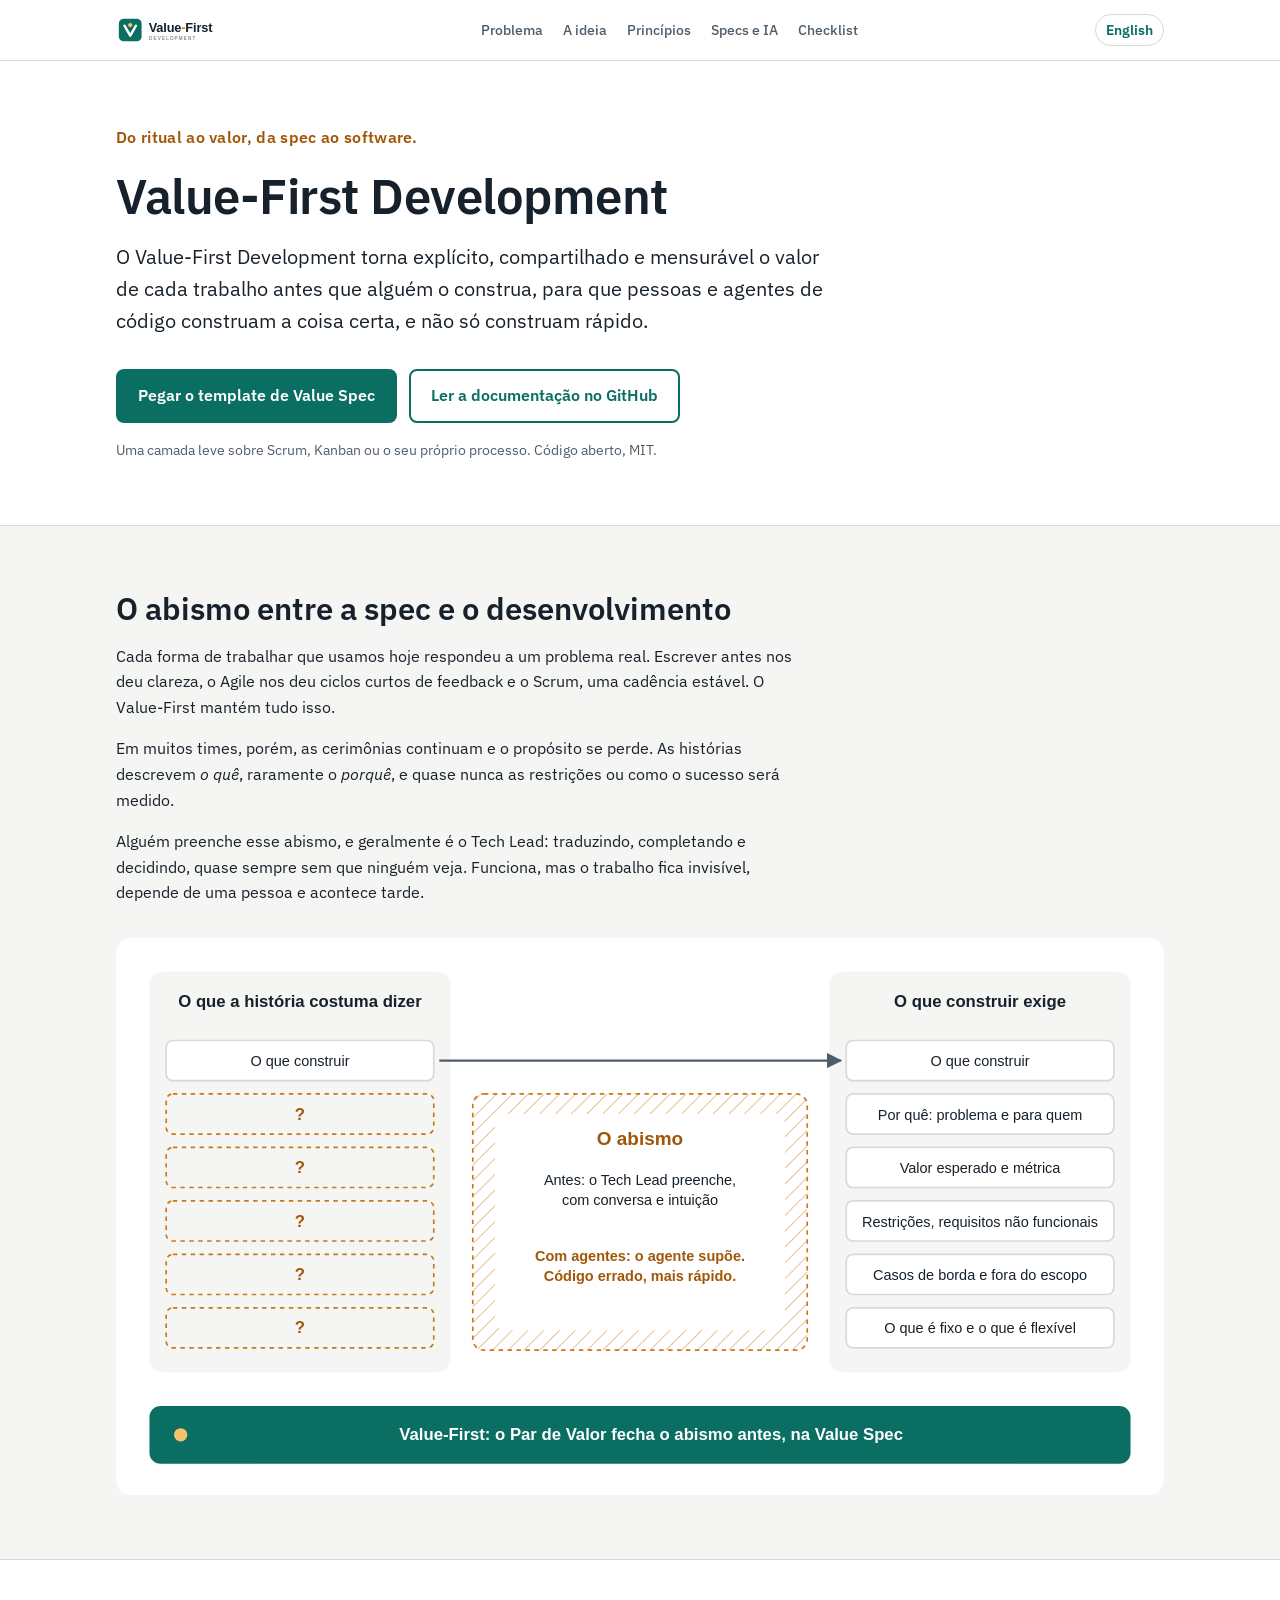
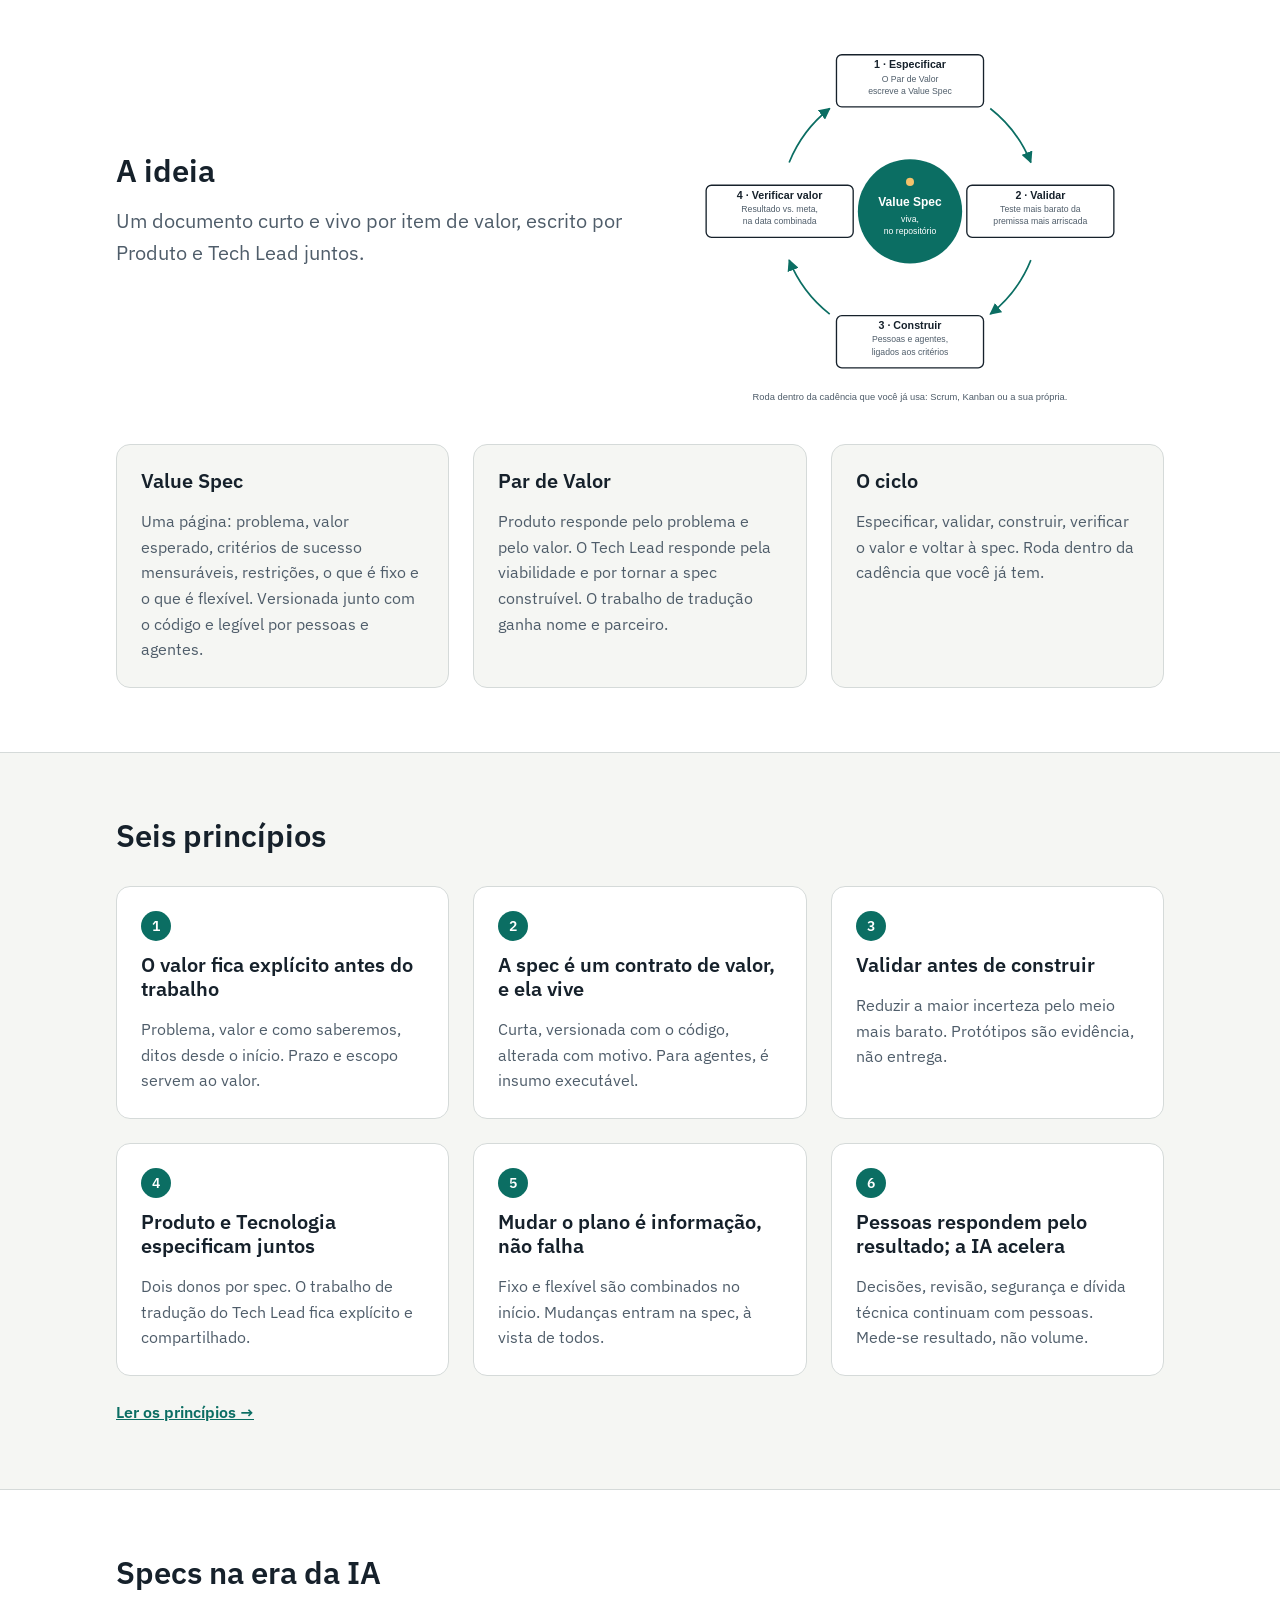
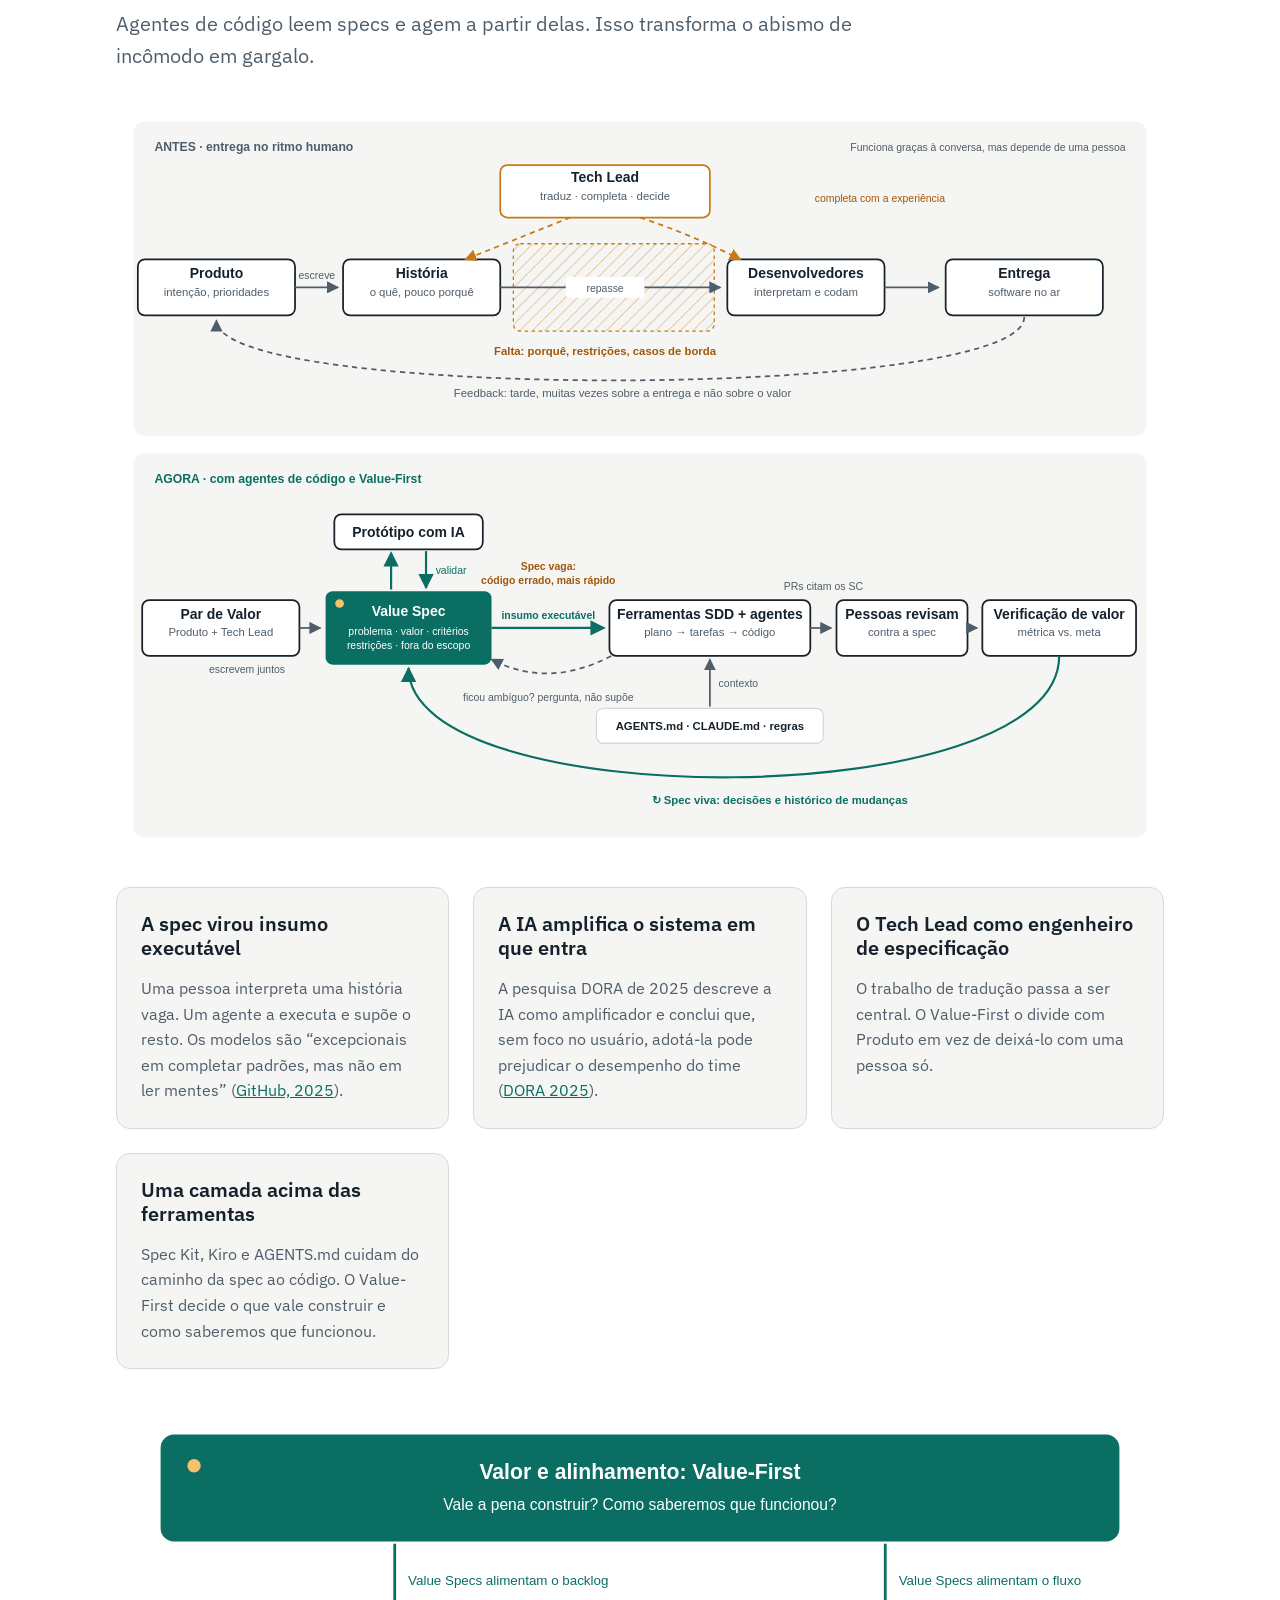
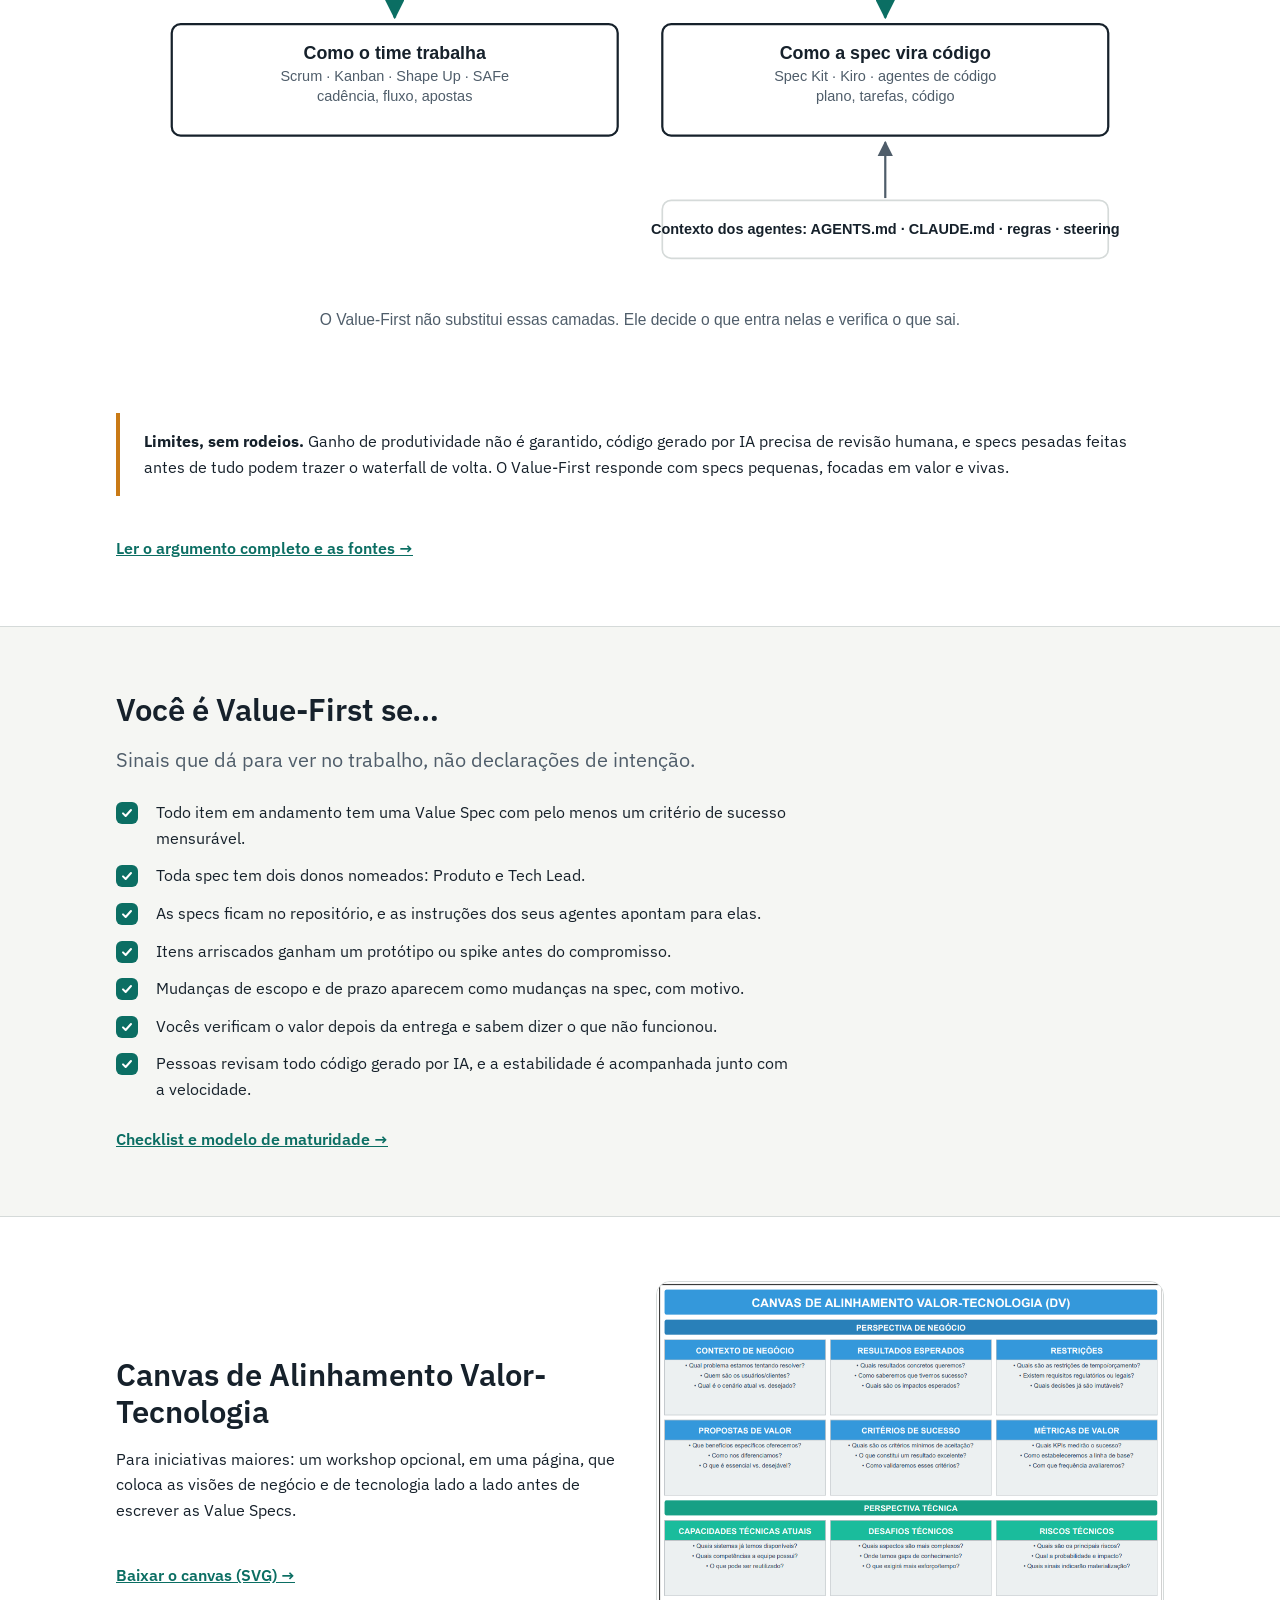
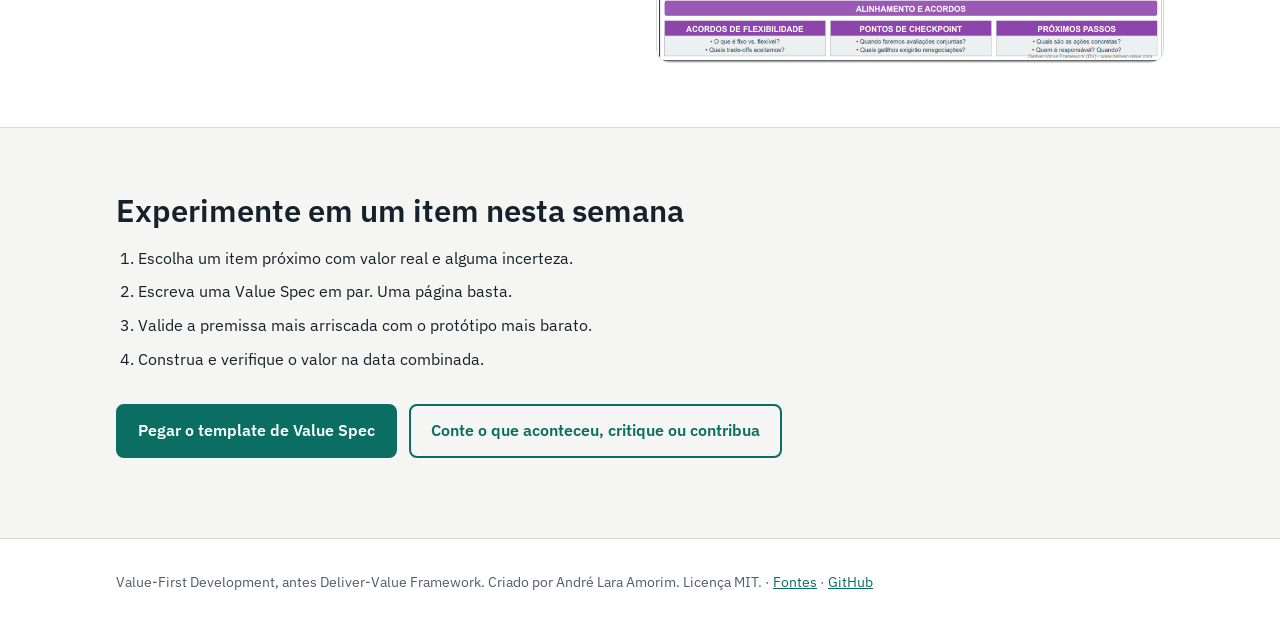
==== site/pt/index.html @ fd4b5dc7 "feat(site): static bilingual landing page (EN/PT, light/dark) and manual Pages workflow Co-Authored-" ====
<!doctype html>
<html lang="pt-BR">
<head>
<meta charset="utf-8">
<meta name="viewport" content="width=device-width, initial-scale=1">
<title>Value-First Development</title>
<meta name="description" content="Torne explícito, compartilhado e mensurável o valor de cada trabalho antes de construí-lo, para que pessoas e agentes de código construam a coisa certa.">
<meta name="color-scheme" content="light dark">
<link rel="canonical" href="https://andrelaf.github.io/deliver-value-methodology/pt/">
<link rel="alternate" hreflang="en" href="https://andrelaf.github.io/deliver-value-methodology/">
<link rel="alternate" hreflang="pt-BR" href="https://andrelaf.github.io/deliver-value-methodology/pt/">
<meta property="og:title" content="Value-First Development">
<meta property="og:description" content="Torne explícito, compartilhado e mensurável o valor de cada trabalho antes de construí-lo, para que pessoas e agentes de código construam a coisa certa.">
<meta property="og:type" content="website">
<meta property="og:url" content="https://andrelaf.github.io/deliver-value-methodology/pt/">
<link rel="icon" href="../assets/favicon.svg" type="image/svg+xml">
<link rel="preconnect" href="https://fonts.googleapis.com">
<link rel="preconnect" href="https://fonts.gstatic.com" crossorigin>
<link rel="stylesheet" href="https://fonts.googleapis.com/css2?family=IBM+Plex+Sans:wght@400;500;600&display=swap">
<link rel="stylesheet" href="../assets/tokens.css">
<style>
*,*::before,*::after{box-sizing:border-box}
html{scroll-behavior:smooth;-webkit-text-size-adjust:100%}
@media (prefers-reduced-motion:reduce){html{scroll-behavior:auto}}
body{margin:0;background:var(--vf-bg);color:var(--vf-ink);font-family:var(--vf-font-sans);font-size:var(--vf-text-base);line-height:var(--vf-leading-body)}
a{color:var(--vf-primary)}a:hover{color:var(--vf-primary-strong)}
:focus-visible{outline:3px solid var(--vf-accent-mark);outline-offset:2px;border-radius:4px}
.skip{position:absolute;left:-999px;top:8px;background:var(--vf-primary);color:var(--vf-on-primary);padding:8px 12px;border-radius:var(--vf-radius);z-index:10}
.skip:focus{left:16px}
.wrap{max-width:1080px;margin:0 auto;padding:0 16px}
header.top{border-bottom:1px solid var(--vf-border);background:var(--vf-bg);position:sticky;top:0;z-index:5}
header.top .wrap{display:flex;align-items:center;justify-content:space-between;gap:16px;min-height:60px}
.brand img{display:block;height:34px;width:auto}
.brand .dark{display:none}
@media (prefers-color-scheme:dark){.brand .light{display:none}.brand .dark{display:block}}
nav ul{display:flex;gap:20px;list-style:none;margin:0;padding:0}
nav a{color:var(--vf-muted);text-decoration:none;font-size:var(--vf-text-sm);font-weight:500}
nav a:hover{color:var(--vf-ink)}
.lang{font-size:var(--vf-text-sm);font-weight:600;text-decoration:none;border:1px solid var(--vf-border);padding:4px 10px;border-radius:999px;white-space:nowrap}
@media (max-width:820px){nav{display:none}}
section{padding:var(--vf-space-16) 0;border-bottom:1px solid var(--vf-border)}
section:nth-of-type(even){background:var(--vf-surface)}
h1,h2,h3{line-height:var(--vf-leading-tight);font-weight:600;margin:0 0 var(--vf-space-4)}
h1{font-size:clamp(1.9rem,4.5vw,var(--vf-text-3xl));letter-spacing:-.01em;max-width:22ch}
h2{font-size:clamp(1.5rem,3vw,var(--vf-text-xl))}
h3{font-size:var(--vf-text-md)}
p{margin:0 0 var(--vf-space-4);max-width:var(--vf-measure)}
.lead{font-size:var(--vf-text-md);color:var(--vf-muted)}
.hero{padding:var(--vf-space-16) 0 var(--vf-space-12)}
.tag{color:var(--vf-accent);font-weight:600;letter-spacing:.02em;margin-bottom:var(--vf-space-4)}
.thesis{font-size:clamp(1.1rem,2.2vw,var(--vf-text-md));max-width:60ch}
.ctas{display:flex;flex-wrap:wrap;gap:12px;margin:var(--vf-space-8) 0 var(--vf-space-4)}
.btn{display:inline-block;padding:12px 20px;border-radius:var(--vf-radius);font-weight:600;text-decoration:none;border:2px solid var(--vf-primary)}
.btn.primary{background:var(--vf-primary);color:var(--vf-on-primary)}
.btn.primary:hover{background:var(--vf-primary-strong);border-color:var(--vf-primary-strong);color:var(--vf-on-primary)}
.btn.ghost{color:var(--vf-primary)}
.note{color:var(--vf-muted);font-size:var(--vf-text-sm)}
figure{margin:var(--vf-space-8) 0 0}
figure img{display:block;width:100%;height:auto;border-radius:var(--vf-radius-lg)}
.grid{display:grid;gap:var(--vf-space-6);grid-template-columns:repeat(auto-fit,minmax(min(100%,280px),1fr));margin-top:var(--vf-space-8)}
.card{background:var(--vf-bg);border:1px solid var(--vf-border);border-radius:var(--vf-radius-lg);padding:var(--vf-space-6)}
section:nth-of-type(odd) .card{background:var(--vf-surface)}
.card p{margin:0;color:var(--vf-muted)}
.num{display:inline-grid;place-items:center;width:30px;height:30px;border-radius:50%;background:var(--vf-primary);color:var(--vf-on-primary);font-weight:600;font-size:var(--vf-text-sm);margin-bottom:var(--vf-space-3)}
.two{display:grid;gap:var(--vf-space-8);grid-template-columns:1fr}
@media (min-width:900px){.two{grid-template-columns:1fr 1fr;align-items:center}}
.callout{border-left:4px solid var(--vf-accent-mark);background:var(--vf-bg);padding:var(--vf-space-4) var(--vf-space-6);border-radius:0 var(--vf-radius) var(--vf-radius) 0;margin-top:var(--vf-space-8);max-width:none}
.more{font-weight:600;display:inline-block;margin-top:var(--vf-space-6)}
ul.checks{list-style:none;padding:0;margin:var(--vf-space-6) 0 0;display:grid;gap:12px;max-width:var(--vf-measure)}
ul.checks li{display:grid;grid-template-columns:28px 1fr;gap:12px;align-items:start}
ul.checks li::before{content:"";width:22px;height:22px;margin-top:2px;border-radius:6px;background:var(--vf-primary) url("data:image/svg+xml,%3Csvg xmlns='http://www.w3.org/2000/svg' viewBox='0 0 24 24'%3E%3Cpath d='M6 12.5l4 4 8-9' fill='none' stroke='white' stroke-width='3' stroke-linecap='round' stroke-linejoin='round'/%3E%3C/svg%3E") center/16px no-repeat}
ol.steps{padding-left:1.4em;max-width:var(--vf-measure)}
ol.steps li{margin-bottom:8px}
.canvas img{background:#fff;border:1px solid var(--vf-border)}
footer{padding:var(--vf-space-8) 0;color:var(--vf-muted);font-size:var(--vf-text-sm)}
footer p{max-width:none}
</style>
</head>
<body>
<a class="skip" href="#main">Pular para o conteúdo</a>
<header class="top"><div class="wrap">
<a class="brand" href="#top" aria-label="Value-First Development"><img class="light" src="../assets/logo-horizontal.svg" alt="" width="200" height="34"><img class="dark" src="../assets/logo-horizontal-dark.svg" alt="" width="200" height="34"></a>
<nav aria-label="Seções"><ul><li><a href="#problem">Problema</a></li><li><a href="#idea">A ideia</a></li><li><a href="#principles">Princípios</a></li><li><a href="#ai">Specs e IA</a></li><li><a href="#check">Checklist</a></li></ul></nav>
<a class="lang" href="../" hreflang="en" lang="en">English</a>
</div></header>
<main id="main">
<section class="hero" id="top"><div class="wrap">
<p class="tag">Do ritual ao valor, da spec ao software.</p>
<h1>Value-First Development</h1>
<p class="thesis">O Value-First Development torna explícito, compartilhado e mensurável o valor de cada trabalho antes que alguém o construa, para que pessoas e agentes de código construam a coisa certa, e não só construam rápido.</p>
<div class="ctas"><a class="btn primary" href="https://github.com/andrelaf/deliver-value-methodology/blob/main/templates/pt/value-spec.md">Pegar o template de Value Spec</a><a class="btn ghost" href="https://github.com/andrelaf/deliver-value-methodology/blob/main/README.pt-BR.md">Ler a documentação no GitHub</a></div>
<p class="note">Uma camada leve sobre Scrum, Kanban ou o seu próprio processo. Código aberto, MIT.</p>
</div></section>

<section id="problem" aria-labelledby="problem-h"><div class="wrap">
<h2 id="problem-h">O abismo entre a spec e o desenvolvimento</h2>
<p>Cada forma de trabalhar que usamos hoje respondeu a um problema real. Escrever antes nos deu clareza, o Agile nos deu ciclos curtos de feedback e o Scrum, uma cadência estável. O Value-First mantém tudo isso.</p><p>Em muitos times, porém, as cerimônias continuam e o propósito se perde. As histórias descrevem <em>o quê</em>, raramente o <em>porquê</em>, e quase nunca as restrições ou como o sucesso será medido.</p><p>Alguém preenche esse abismo, e geralmente é o Tech Lead: traduzindo, completando e decidindo, quase sempre sem que ninguém veja. Funciona, mas o trabalho fica invisível, depende de uma pessoa e acontece tarde.</p>
<figure><img src="../assets/gap-pt.svg" alt="O abismo: a história diz só o que construir, mas construir exige também o porquê, o valor e a métrica, restrições, casos de borda e o que é fixo ou flexível." width="940" height="500" loading="lazy"></figure>
</div></section>

<section id="idea" aria-labelledby="idea-h"><div class="wrap">
<div class="two"><div>
<h2 id="idea-h">A ideia</h2>
<p class="lead">Um documento curto e vivo por item de valor, escrito por Produto e Tech Lead juntos.</p>
</div>
<figure style="margin:0"><img src="../assets/cycle-pt.svg" alt="O ciclo do Value-First: Especificar, Validar, Construir, Verificar valor, em torno de uma Value Spec viva." width="760" height="580" loading="lazy"></figure></div>
<div class="grid"><div class="card"><h3>Value Spec</h3><p>Uma página: problema, valor esperado, critérios de sucesso mensuráveis, restrições, o que é fixo e o que é flexível. Versionada junto com o código e legível por pessoas e agentes.</p></div><div class="card"><h3>Par de Valor</h3><p>Produto responde pelo problema e pelo valor. O Tech Lead responde pela viabilidade e por tornar a spec construível. O trabalho de tradução ganha nome e parceiro.</p></div><div class="card"><h3>O ciclo</h3><p>Especificar, validar, construir, verificar o valor e voltar à spec. Roda dentro da cadência que você já tem.</p></div></div>
</div></section>

<section id="principles" aria-labelledby="principles-h"><div class="wrap">
<h2 id="principles-h">Seis princípios</h2>
<div class="grid"><div class="card"><span class="num" aria-hidden="true">1</span><h3>O valor fica explícito antes do trabalho</h3><p>Problema, valor e como saberemos, ditos desde o início. Prazo e escopo servem ao valor.</p></div><div class="card"><span class="num" aria-hidden="true">2</span><h3>A spec é um contrato de valor, e ela vive</h3><p>Curta, versionada com o código, alterada com motivo. Para agentes, é insumo executável.</p></div><div class="card"><span class="num" aria-hidden="true">3</span><h3>Validar antes de construir</h3><p>Reduzir a maior incerteza pelo meio mais barato. Protótipos são evidência, não entrega.</p></div><div class="card"><span class="num" aria-hidden="true">4</span><h3>Produto e Tecnologia especificam juntos</h3><p>Dois donos por spec. O trabalho de tradução do Tech Lead fica explícito e compartilhado.</p></div><div class="card"><span class="num" aria-hidden="true">5</span><h3>Mudar o plano é informação, não falha</h3><p>Fixo e flexível são combinados no início. Mudanças entram na spec, à vista de todos.</p></div><div class="card"><span class="num" aria-hidden="true">6</span><h3>Pessoas respondem pelo resultado; a IA acelera</h3><p>Decisões, revisão, segurança e dívida técnica continuam com pessoas. Mede-se resultado, não volume.</p></div></div>
<a class="more" href="https://github.com/andrelaf/deliver-value-methodology/blob/main/docs/pt/principles.md">Ler os princípios →</a>
</div></section>

<section id="ai" aria-labelledby="ai-h"><div class="wrap">
<h2 id="ai-h">Specs na era da IA</h2>
<p class="lead">Agentes de código leem specs e agem a partir delas. Isso transforma o abismo de incômodo em gargalo.</p>
<figure><img src="../assets/before-after-pt.svg" alt="Antes e agora. Antes: o Tech Lead preenche informalmente o abismo entre a história e os desenvolvedores. Agora: o Par de Valor escreve uma Value Spec, valida com um protótipo, e ela vira insumo executável para ferramentas e agentes, com uma verificação de valor que atualiza a spec." width="1200" height="860" loading="lazy"></figure>
<div class="grid"><div class="card"><h3>A spec virou insumo executável</h3><p>Uma pessoa interpreta uma história vaga. Um agente a executa e supõe o resto. Os modelos são “excepcionais em completar padrões, mas não em ler mentes” (<a href="https://github.blog/ai-and-ml/generative-ai/spec-driven-development-with-ai-get-started-with-a-new-open-source-toolkit/">GitHub, 2025</a>).</p></div><div class="card"><h3>A IA amplifica o sistema em que entra</h3><p>A pesquisa DORA de 2025 descreve a IA como amplificador e conclui que, sem foco no usuário, adotá-la pode prejudicar o desempenho do time (<a href="https://cloud.google.com/blog/products/ai-machine-learning/announcing-the-2025-dora-report">DORA 2025</a>).</p></div><div class="card"><h3>O Tech Lead como engenheiro de especificação</h3><p>O trabalho de tradução passa a ser central. O Value-First o divide com Produto em vez de deixá-lo com uma pessoa só.</p></div><div class="card"><h3>Uma camada acima das ferramentas</h3><p>Spec Kit, Kiro e AGENTS.md cuidam do caminho da spec ao código. O Value-First decide o que vale construir e como saberemos que funcionou.</p></div></div>
<figure><img src="../assets/comparison-pt.svg" alt="O Value-First fica acima de como o time trabalha (Scrum, Kanban, Shape Up) e de como a spec vira código (Spec Kit, Kiro, agentes)." width="940" height="520" loading="lazy"></figure>
<p class="callout"><strong>Limites, sem rodeios.</strong> Ganho de produtividade não é garantido, código gerado por IA precisa de revisão humana, e specs pesadas feitas antes de tudo podem trazer o waterfall de volta. O Value-First responde com specs pequenas, focadas em valor e vivas.</p>
<a class="more" href="https://github.com/andrelaf/deliver-value-methodology/blob/main/docs/pt/ai-and-specs.md">Ler o argumento completo e as fontes →</a>
</div></section>

<section id="check" aria-labelledby="check-h"><div class="wrap">
<h2 id="check-h">Você é Value-First se…</h2>
<p class="lead">Sinais que dá para ver no trabalho, não declarações de intenção.</p>
<ul class="checks"><li>Todo item em andamento tem uma Value Spec com pelo menos um critério de sucesso mensurável.</li><li>Toda spec tem dois donos nomeados: Produto e Tech Lead.</li><li>As specs ficam no repositório, e as instruções dos seus agentes apontam para elas.</li><li>Itens arriscados ganham um protótipo ou spike antes do compromisso.</li><li>Mudanças de escopo e de prazo aparecem como mudanças na spec, com motivo.</li><li>Vocês verificam o valor depois da entrega e sabem dizer o que não funcionou.</li><li>Pessoas revisam todo código gerado por IA, e a estabilidade é acompanhada junto com a velocidade.</li></ul>
<a class="more" href="https://github.com/andrelaf/deliver-value-methodology/blob/main/docs/pt/adoption.md">Checklist e modelo de maturidade →</a>
</div></section>

<section id="canvas" aria-labelledby="canvas-h"><div class="wrap">
<div class="two"><div>
<h2 id="canvas-h">Canvas de Alinhamento Valor-Tecnologia</h2>
<p>Para iniciativas maiores: um workshop opcional, em uma página, que coloca as visões de negócio e de tecnologia lado a lado antes de escrever as Value Specs.</p>
<a class="more" href="https://github.com/andrelaf/deliver-value-methodology/blob/main/docs/pt/canvas/value-technology-alignment-canvas.svg">Baixar o canvas (SVG) →</a>
</div>
<figure class="canvas" style="margin:0"><img src="../assets/canvas-pt.png" alt="O Canvas de Alinhamento Valor-Tecnologia, uma grade de uma página com blocos de negócio e de tecnologia." loading="lazy"></figure></div>
</div></section>

<section id="start" aria-labelledby="start-h"><div class="wrap">
<h2 id="start-h">Experimente em um item nesta semana</h2>
<ol class="steps"><li>Escolha um item próximo com valor real e alguma incerteza.</li><li>Escreva uma Value Spec em par. Uma página basta.</li><li>Valide a premissa mais arriscada com o protótipo mais barato.</li><li>Construa e verifique o valor na data combinada.</li></ol>
<div class="ctas"><a class="btn primary" href="https://github.com/andrelaf/deliver-value-methodology/blob/main/templates/pt/value-spec.md">Pegar o template de Value Spec</a><a class="btn ghost" href="https://github.com/andrelaf/deliver-value-methodology/blob/main/CONTRIBUTING.md">Conte o que aconteceu, critique ou contribua</a></div>
</div></section>
</main>
<footer><div class="wrap">
<p>Value-First Development, antes Deliver-Value Framework. Criado por André Lara Amorim. Licença MIT. · <a href="https://github.com/andrelaf/deliver-value-methodology/blob/main/docs/pt/sources.md">Fontes</a> · <a href="https://github.com/andrelaf/deliver-value-methodology">GitHub</a></p>
</div></footer>
</body>
</html>
---- site/assets/tokens.css ----
/*
 * Value-First Development: design tokens
 * Light is the default. Dark applies via prefers-color-scheme unless the page
 * forces a theme with [data-theme="light"] or [data-theme="dark"] on <html>.
 * Contrast ratios (WCAG 2.x) are documented in BRAND.md.
 */

:root {
  /* Neutrals */
  --vf-bg:              #FFFFFF;
  --vf-surface:         #F5F6F3; /* paper */
  --vf-ink:             #16212B; /* body text, 16.3:1 on bg */
  --vf-muted:           #4F5D6A; /* secondary text, 6.8:1 */
  --vf-border:          #D5DAD9; /* decorative lines only */

  /* Brand */
  --vf-primary:         #0B6E63; /* deep teal, 6.1:1 */
  --vf-primary-strong:  #08564D; /* hover / emphasis, 8.6:1 */
  --vf-on-primary:      #FFFFFF; /* text on primary fills, 6.1:1 */
  --vf-accent:          #A15708; /* amber for text and links-in-accent, 5.4:1 */
  --vf-accent-mark:     #C97A16; /* amber for graphics only (>=3:1), not body text */
  --vf-accent-soft:     #F5C26B; /* the "value dot" on primary fills */

  /* Semantic */
  --vf-success:         #1D7A46;
  --vf-warning:         #8F5B00;
  --vf-danger:          #B42318;
  --vf-info:            #2F5F98;

  /* Diagrams */
  --vf-diagram-stroke:      var(--vf-ink);
  --vf-diagram-connector:   var(--vf-muted);
  --vf-diagram-fill:        var(--vf-bg);
  --vf-diagram-highlight:   var(--vf-primary);
  --vf-diagram-stroke-w:    2px;
  --vf-diagram-radius:      8px;

  /* Typography */
  --vf-font-sans: "IBM Plex Sans", "Segoe UI", "Helvetica Neue", Helvetica, Arial, sans-serif;
  --vf-font-mono: "IBM Plex Mono", "Cascadia Mono", "SFMono-Regular", Consolas, "Liberation Mono", monospace;

  /* Type scale: 1.25 (major third), base 16px */
  --vf-text-xs:   0.8rem;    /* 12.8px  captions, diagram notes */
  --vf-text-sm:   0.875rem;  /* 14px    diagram labels, meta */
  --vf-text-base: 1rem;      /* 16px    body */
  --vf-text-md:   1.25rem;   /* 20px    lead paragraph, h4 */
  --vf-text-lg:   1.563rem;  /* 25px    h3 */
  --vf-text-xl:   1.953rem;  /* 31px    h2 */
  --vf-text-2xl:  2.441rem;  /* 39px    h1 */
  --vf-text-3xl:  3.052rem;  /* 49px    display */

  --vf-leading-tight: 1.2;
  --vf-leading-body:  1.6;
  --vf-weight-regular: 400;
  --vf-weight-medium:  500;
  --vf-weight-semibold: 600;
  --vf-measure: 68ch;

  /* Spacing (4px grid) and shape */
  --vf-space-1: 4px;  --vf-space-2: 8px;  --vf-space-3: 12px; --vf-space-4: 16px;
  --vf-space-6: 24px; --vf-space-8: 32px; --vf-space-12: 48px; --vf-space-16: 64px;
  --vf-radius-sm: 4px;
  --vf-radius:    8px;
  --vf-radius-lg: 14px;

  color-scheme: light;
}

/* Dark tokens: shared by the media query and the explicit attribute. */
@media (prefers-color-scheme: dark) {
  :root:not([data-theme="light"]) {
    --vf-bg:             #0E151B;
    --vf-surface:        #16212B;
    --vf-ink:            #E7ECEE;
    --vf-muted:          #A3B0BA;
    --vf-border:         #2C3A45;
    --vf-primary:        #4CC2B0;
    --vf-primary-strong: #7DD8CA;
    --vf-on-primary:     #0E151B;
    --vf-accent:         #F0AC4C;
    --vf-accent-mark:    #F0AC4C;
    --vf-accent-soft:    #F5C26B;
    --vf-success:        #5CCB8D;
    --vf-warning:        #EBC05A;
    --vf-danger:         #F4847A;
    --vf-info:           #86B2E8;
    color-scheme: dark;
  }
}

:root[data-theme="dark"] {
  --vf-bg:             #0E151B;
  --vf-surface:        #16212B;
  --vf-ink:            #E7ECEE;
  --vf-muted:          #A3B0BA;
  --vf-border:         #2C3A45;
  --vf-primary:        #4CC2B0;
  --vf-primary-strong: #7DD8CA;
  --vf-on-primary:     #0E151B;
  --vf-accent:         #F0AC4C;
  --vf-accent-mark:    #F0AC4C;
  --vf-accent-soft:    #F5C26B;
  --vf-success:        #5CCB8D;
  --vf-warning:        #EBC05A;
  --vf-danger:         #F4847A;
  --vf-info:           #86B2E8;
  color-scheme: dark;
}
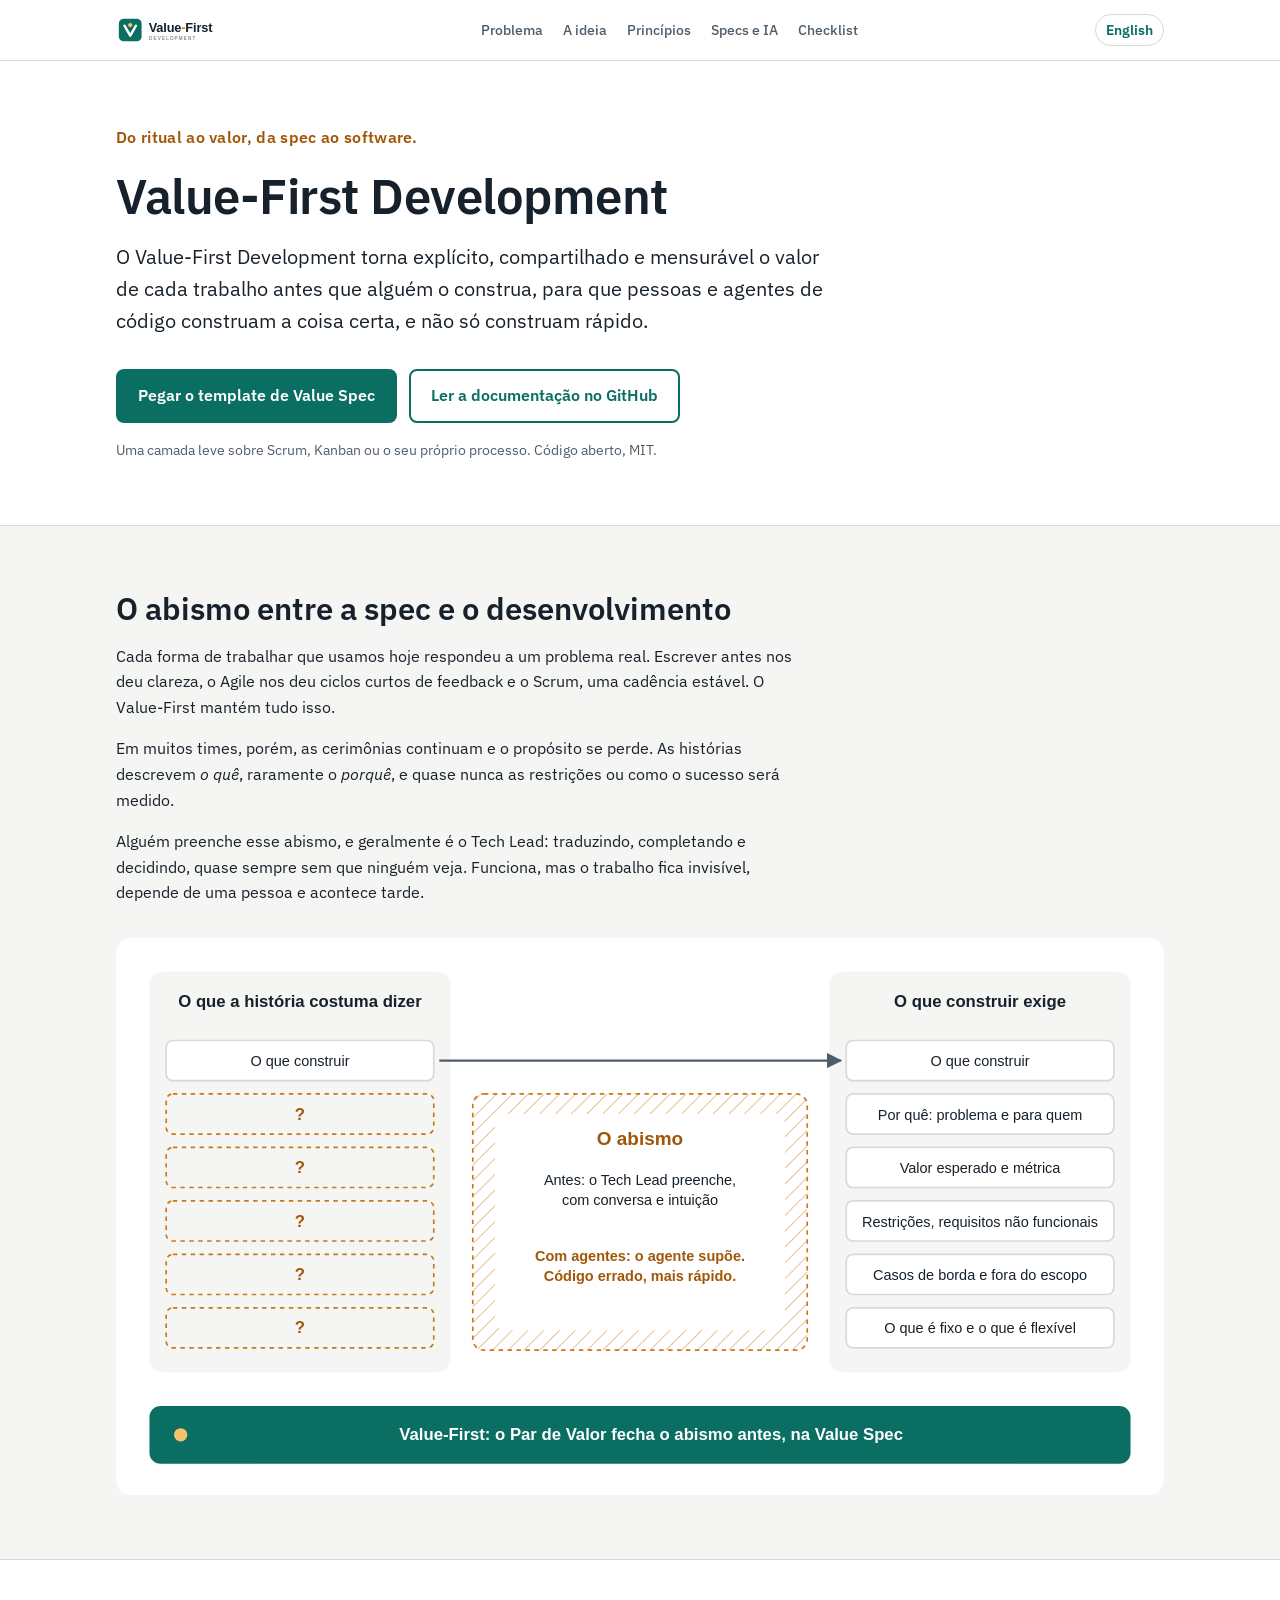
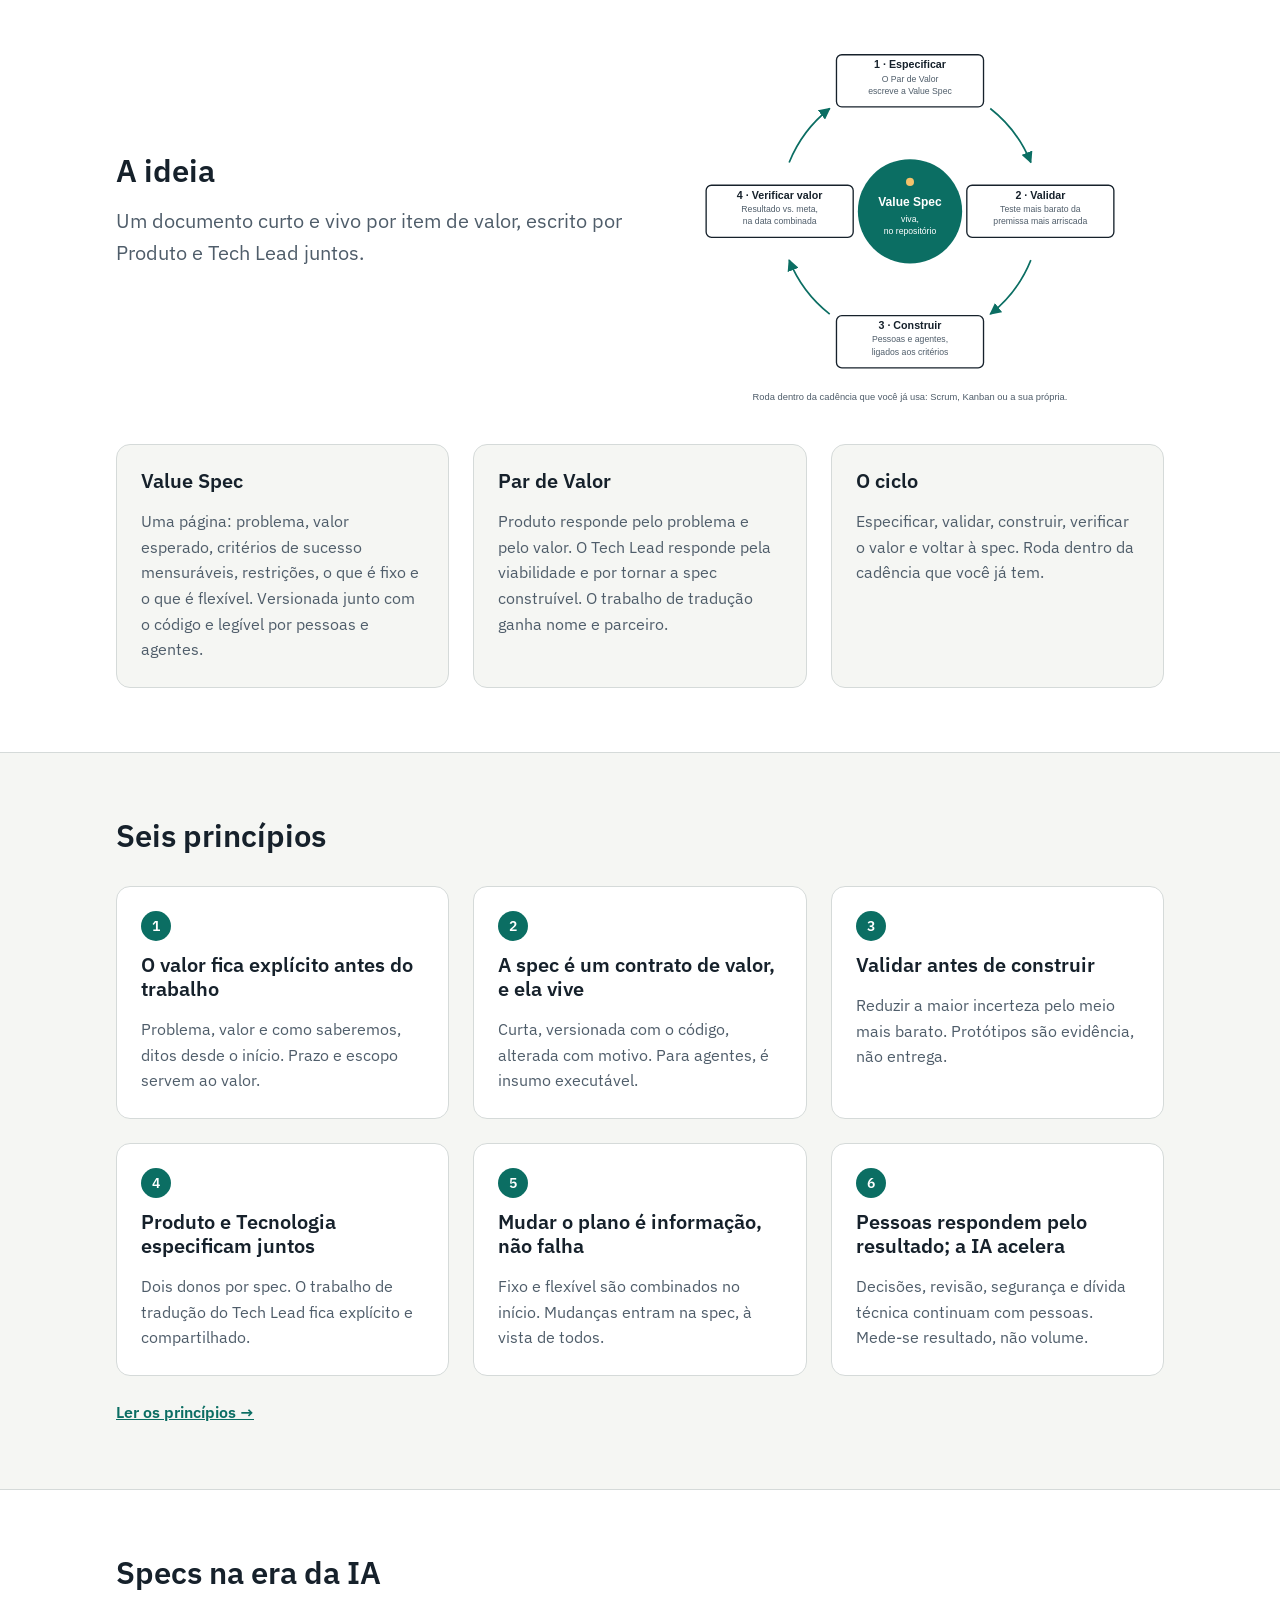
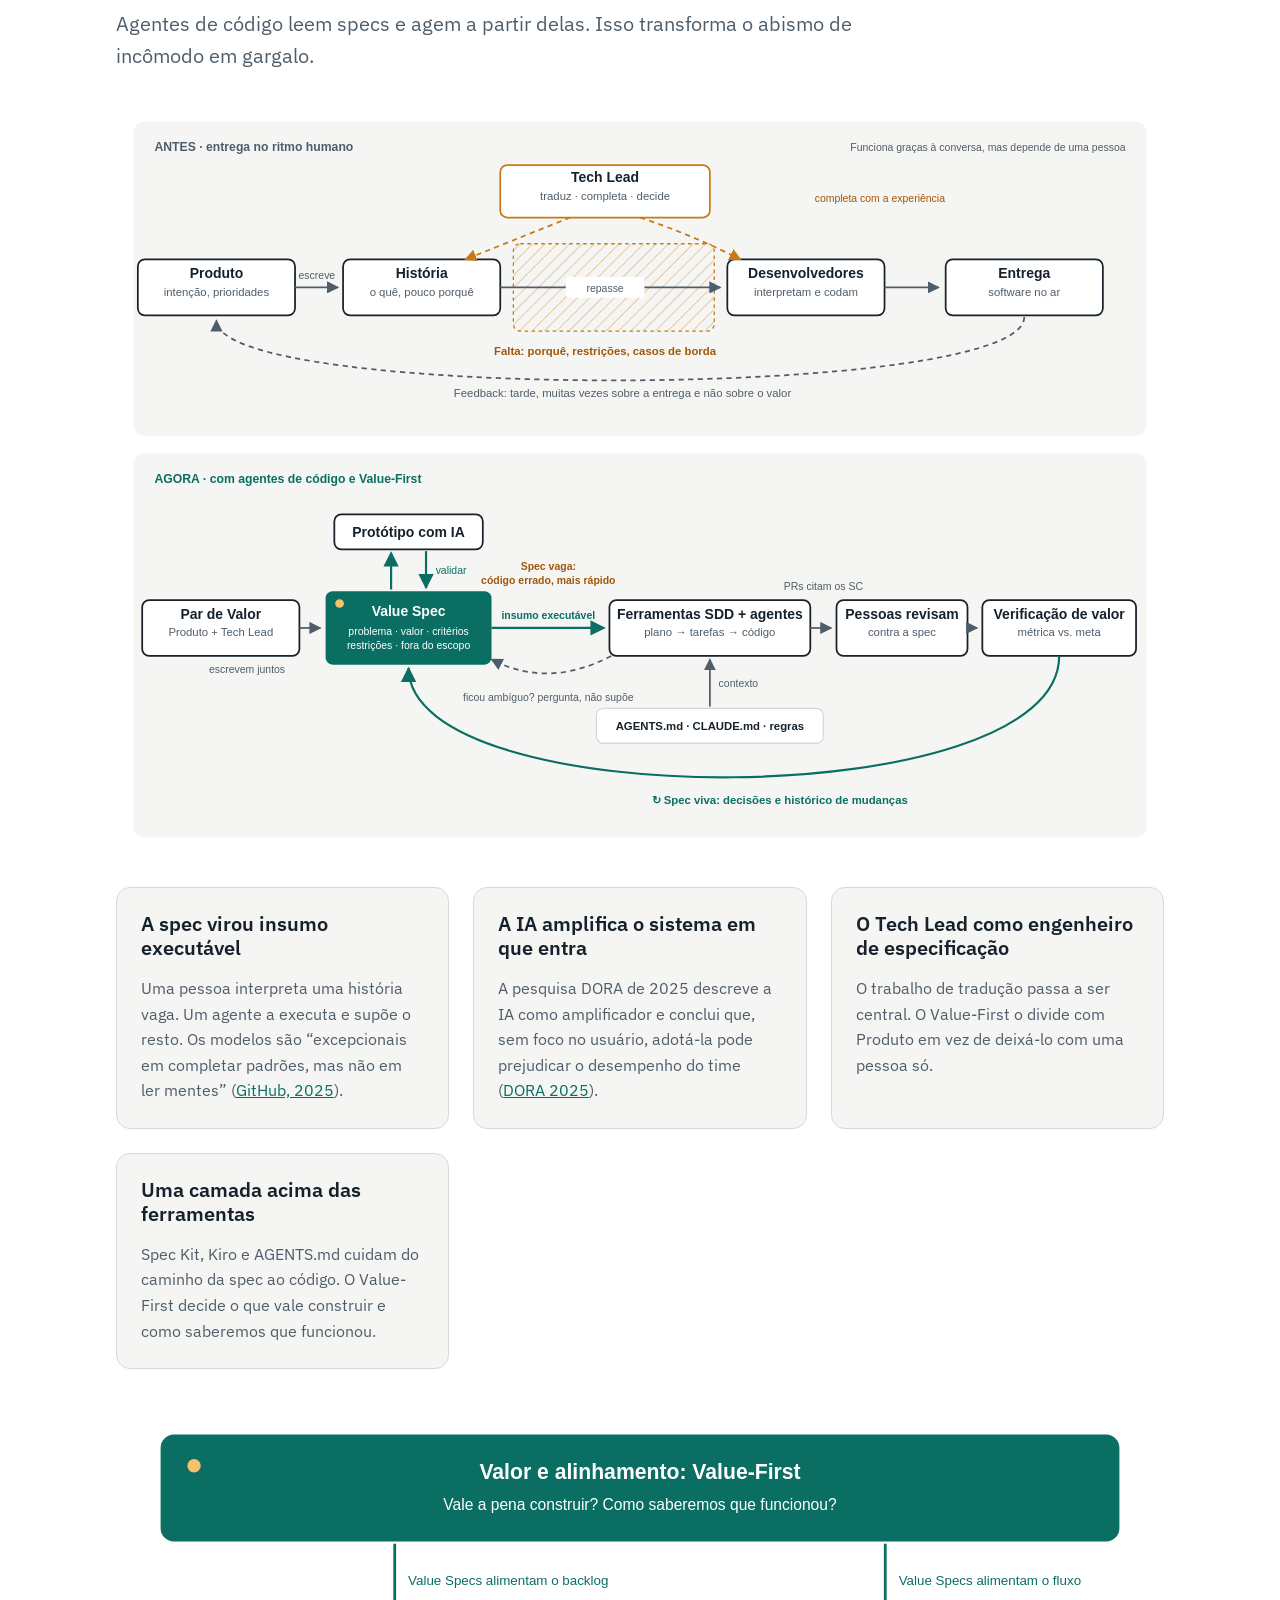
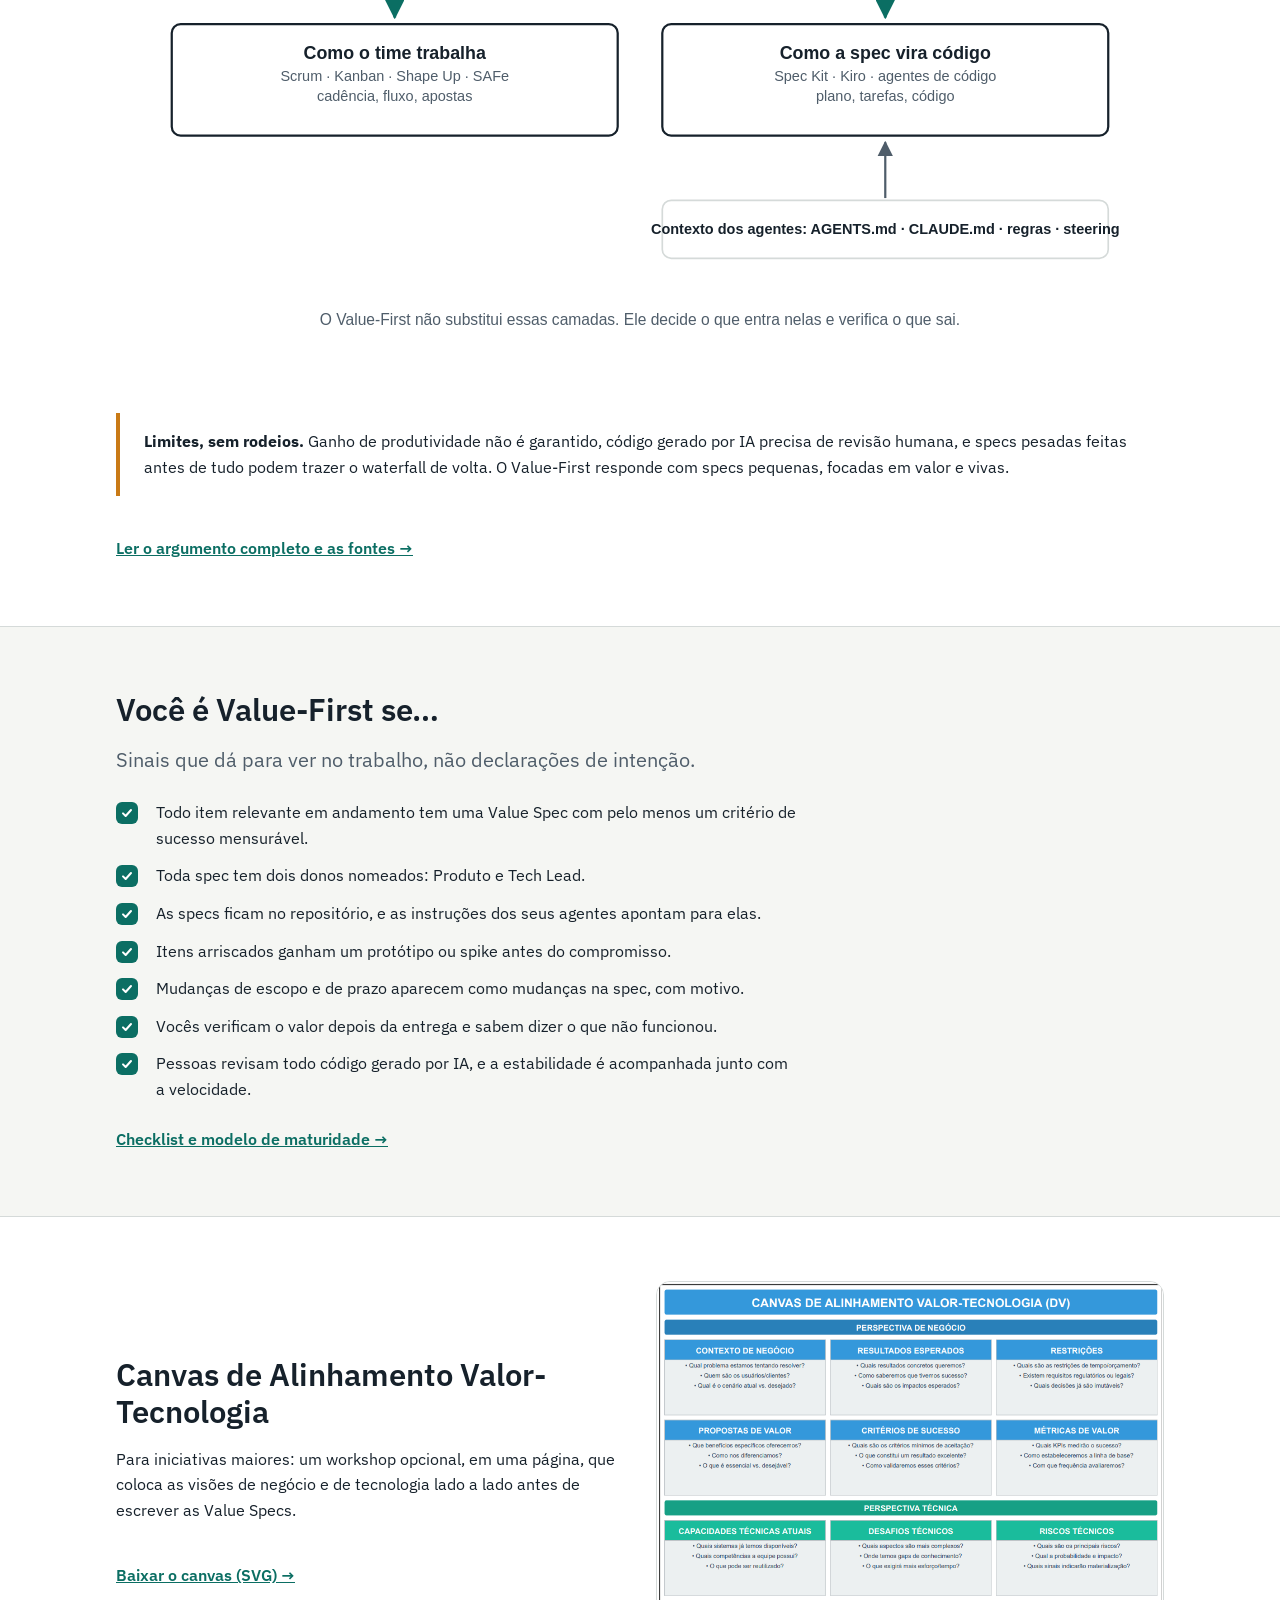
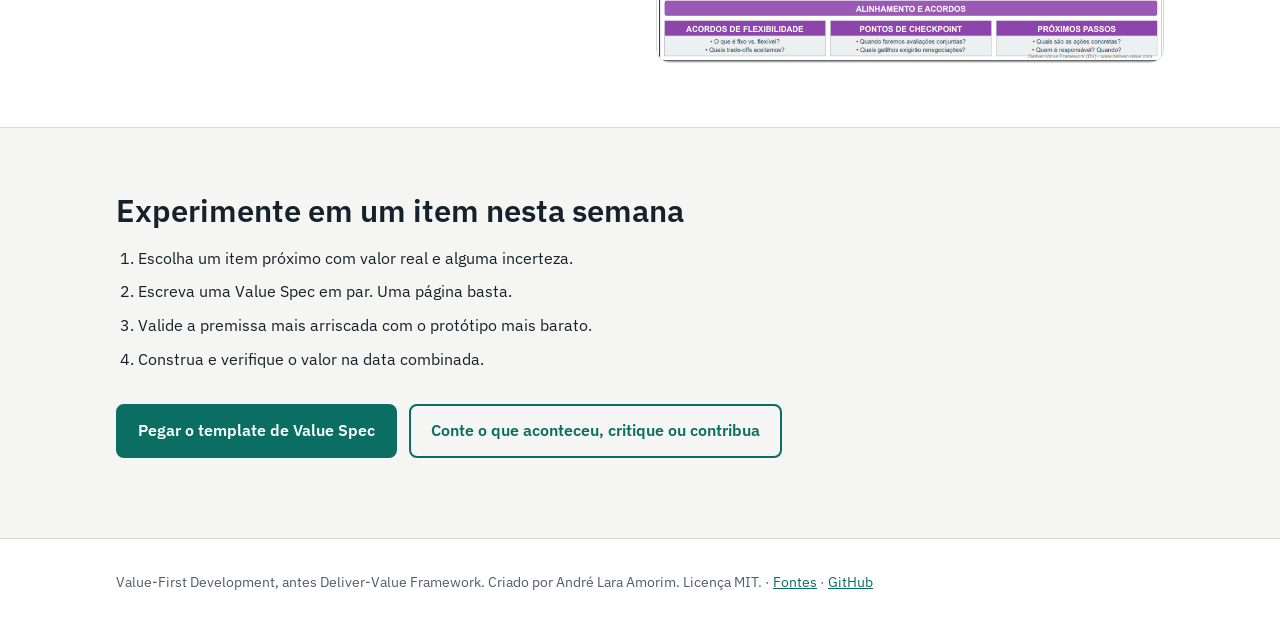
==== commit 2a0b0fef: "docs: phase 7 red-team fixes, changelog and decisions D13-D20 Co-Authored-By: Claude Opus 5.5 <norep" ====
--- a/site/pt/index.html
+++ b/site/pt/index.html
@@ -126,7 +126,7 @@
 <section id="check" aria-labelledby="check-h"><div class="wrap">
 <h2 id="check-h">Você é Value-First se…</h2>
 <p class="lead">Sinais que dá para ver no trabalho, não declarações de intenção.</p>
-<ul class="checks"><li>Todo item em andamento tem uma Value Spec com pelo menos um critério de sucesso mensurável.</li><li>Toda spec tem dois donos nomeados: Produto e Tech Lead.</li><li>As specs ficam no repositório, e as instruções dos seus agentes apontam para elas.</li><li>Itens arriscados ganham um protótipo ou spike antes do compromisso.</li><li>Mudanças de escopo e de prazo aparecem como mudanças na spec, com motivo.</li><li>Vocês verificam o valor depois da entrega e sabem dizer o que não funcionou.</li><li>Pessoas revisam todo código gerado por IA, e a estabilidade é acompanhada junto com a velocidade.</li></ul>
+<ul class="checks"><li>Todo item relevante em andamento tem uma Value Spec com pelo menos um critério de sucesso mensurável.</li><li>Toda spec tem dois donos nomeados: Produto e Tech Lead.</li><li>As specs ficam no repositório, e as instruções dos seus agentes apontam para elas.</li><li>Itens arriscados ganham um protótipo ou spike antes do compromisso.</li><li>Mudanças de escopo e de prazo aparecem como mudanças na spec, com motivo.</li><li>Vocês verificam o valor depois da entrega e sabem dizer o que não funcionou.</li><li>Pessoas revisam todo código gerado por IA, e a estabilidade é acompanhada junto com a velocidade.</li></ul>
 <a class="more" href="https://github.com/andrelaf/deliver-value-methodology/blob/main/docs/pt/adoption.md">Checklist e modelo de maturidade →</a>
 </div></section>
 
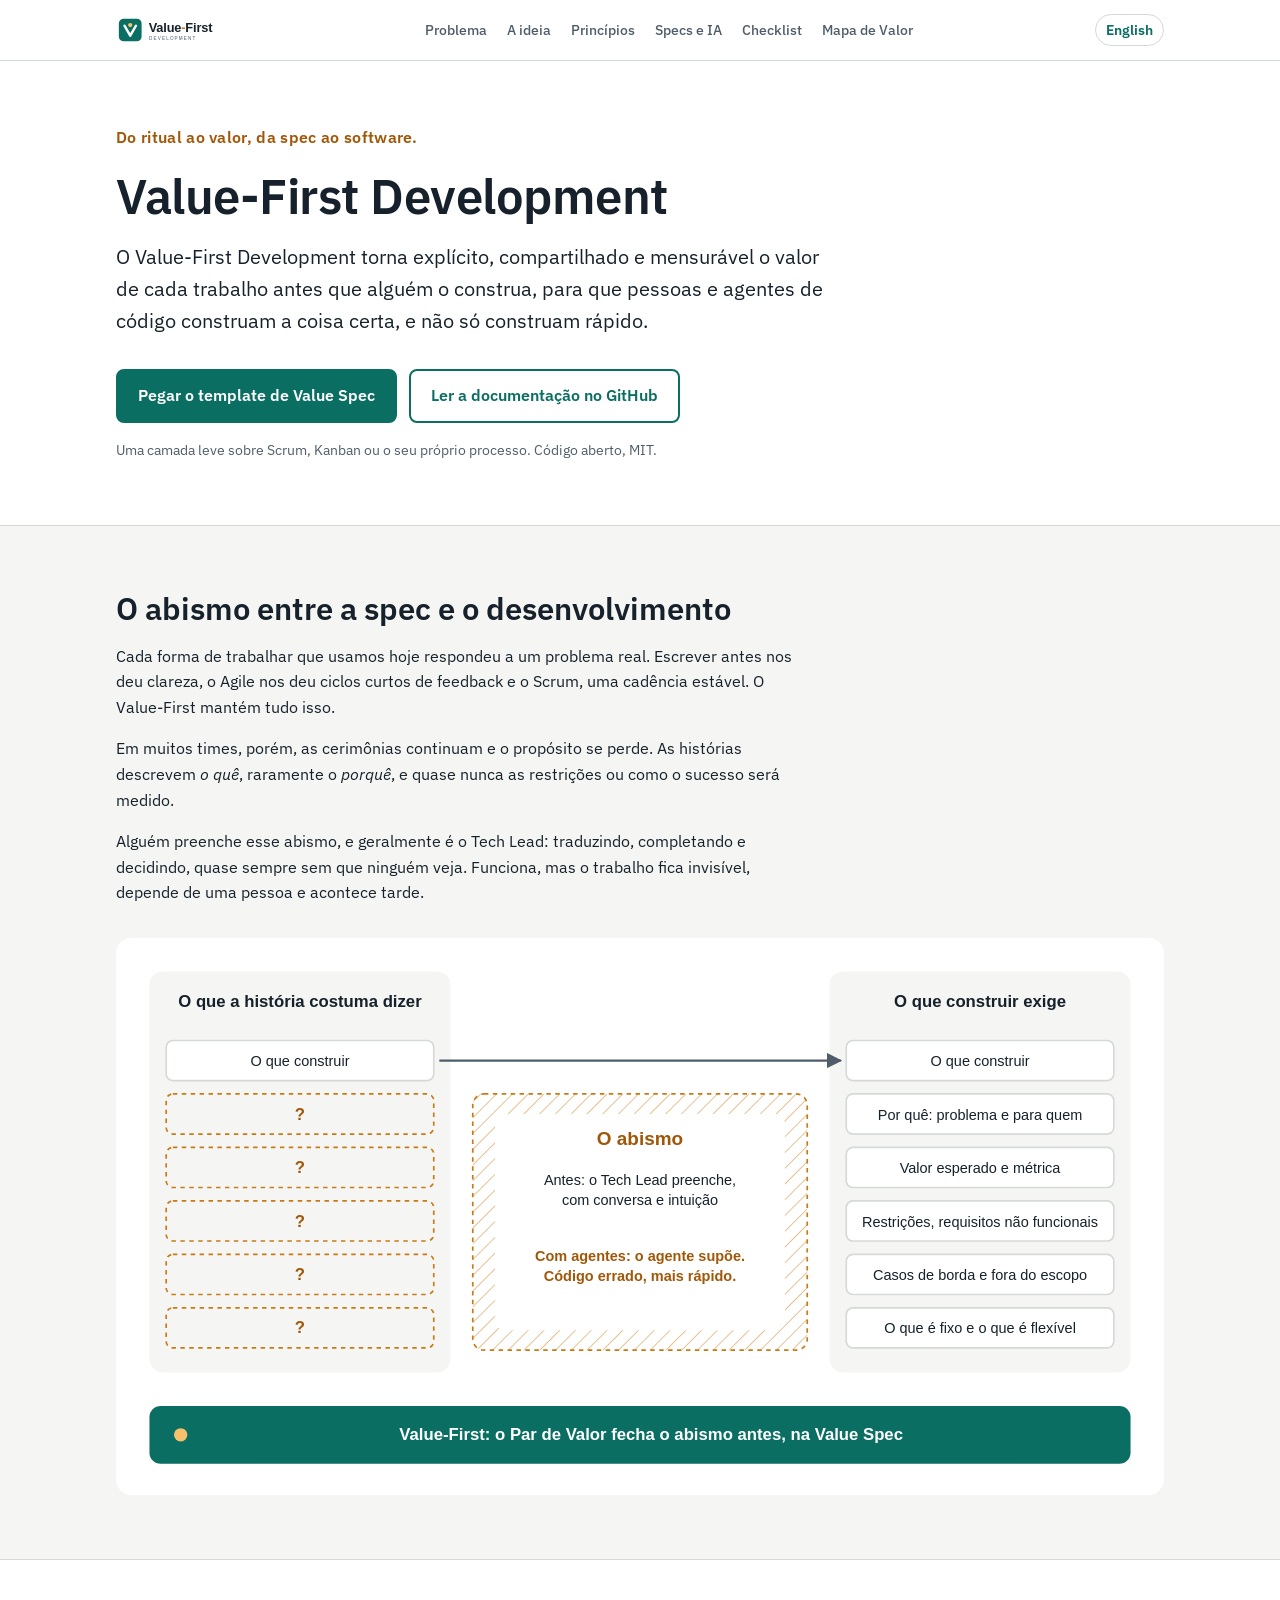
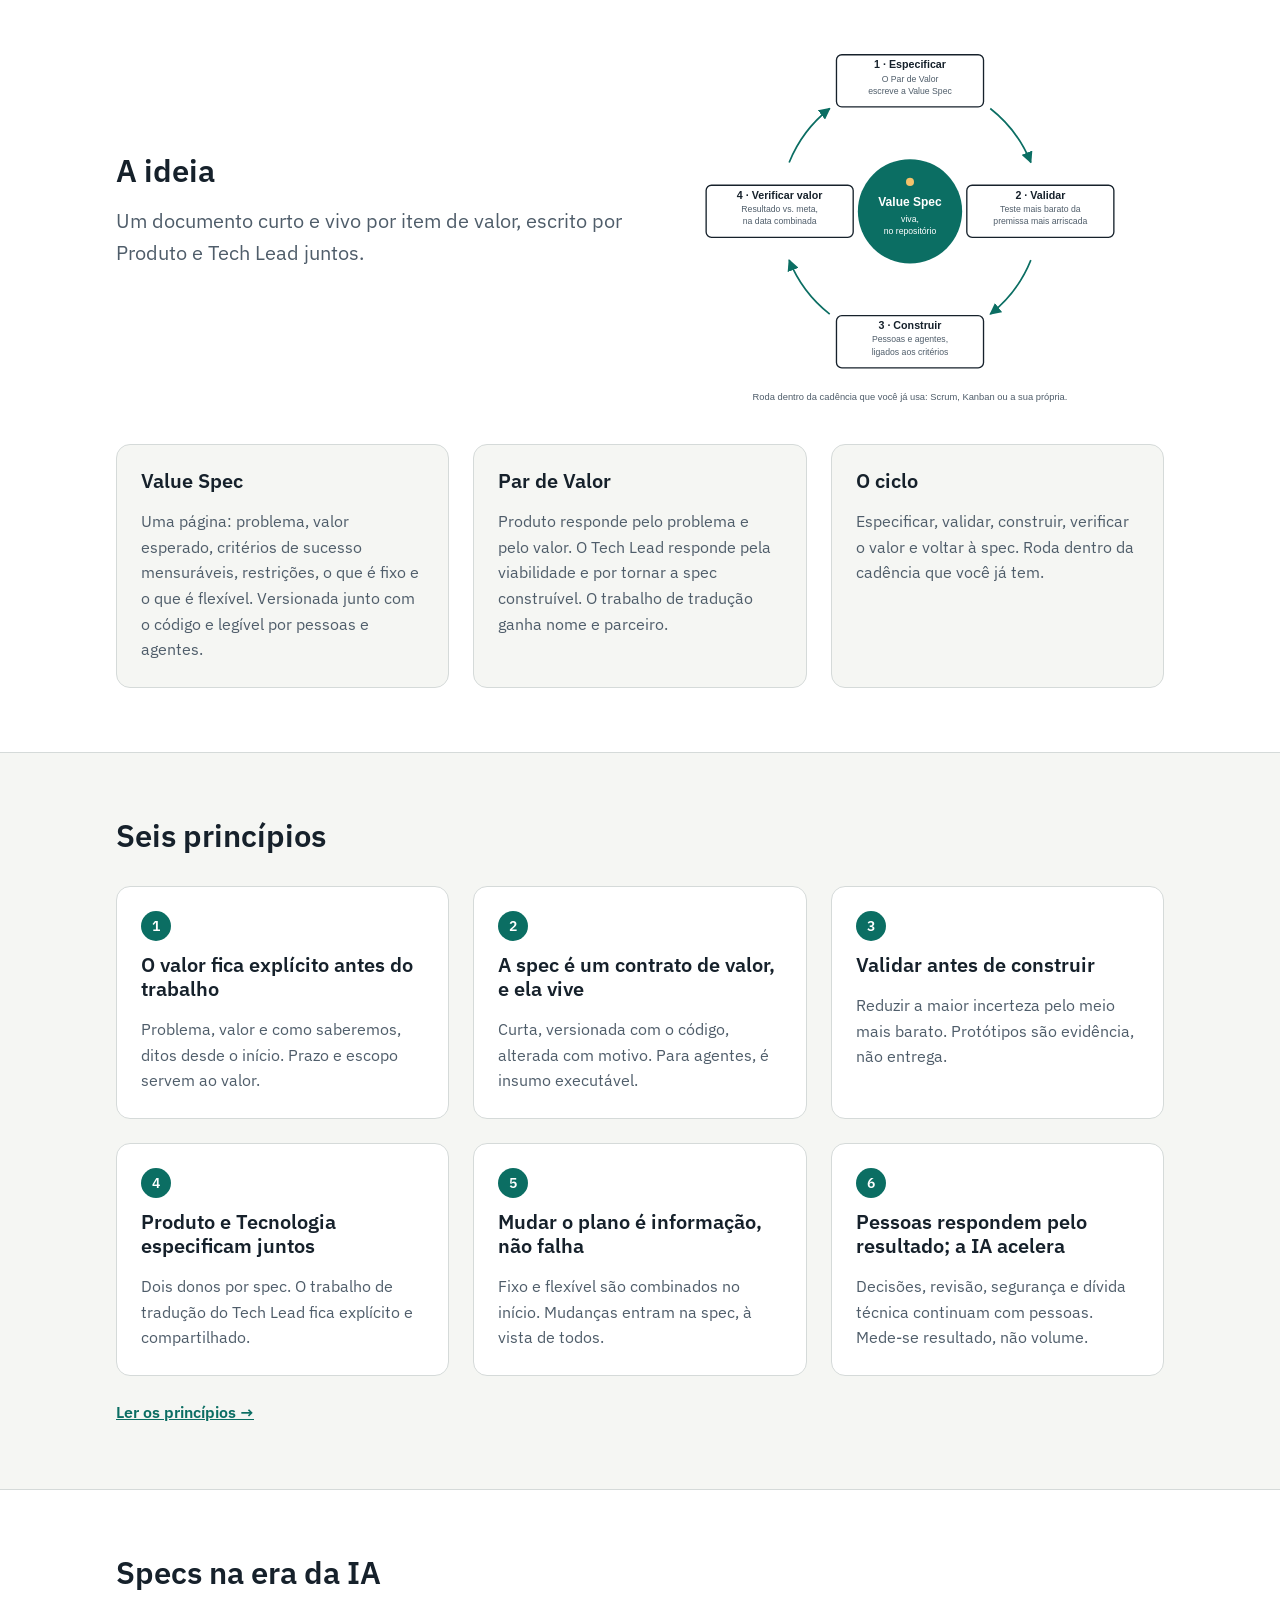
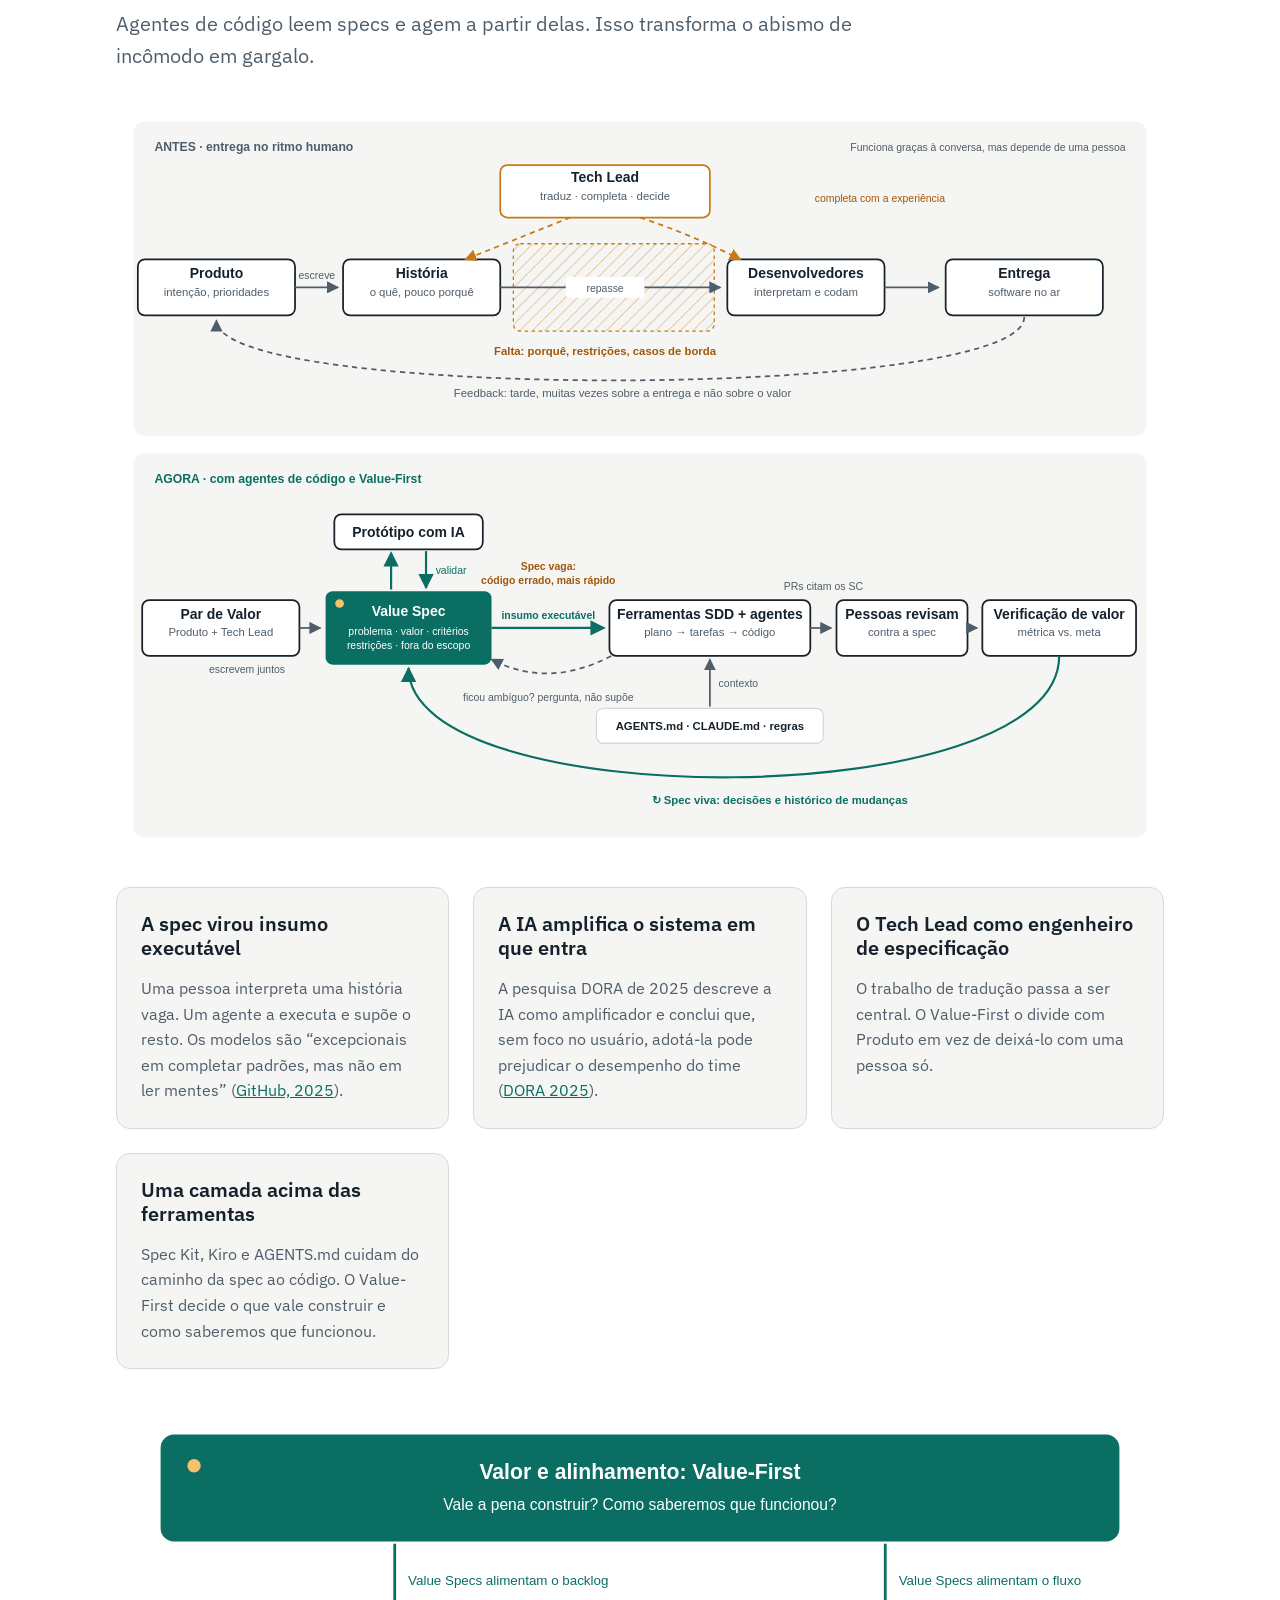
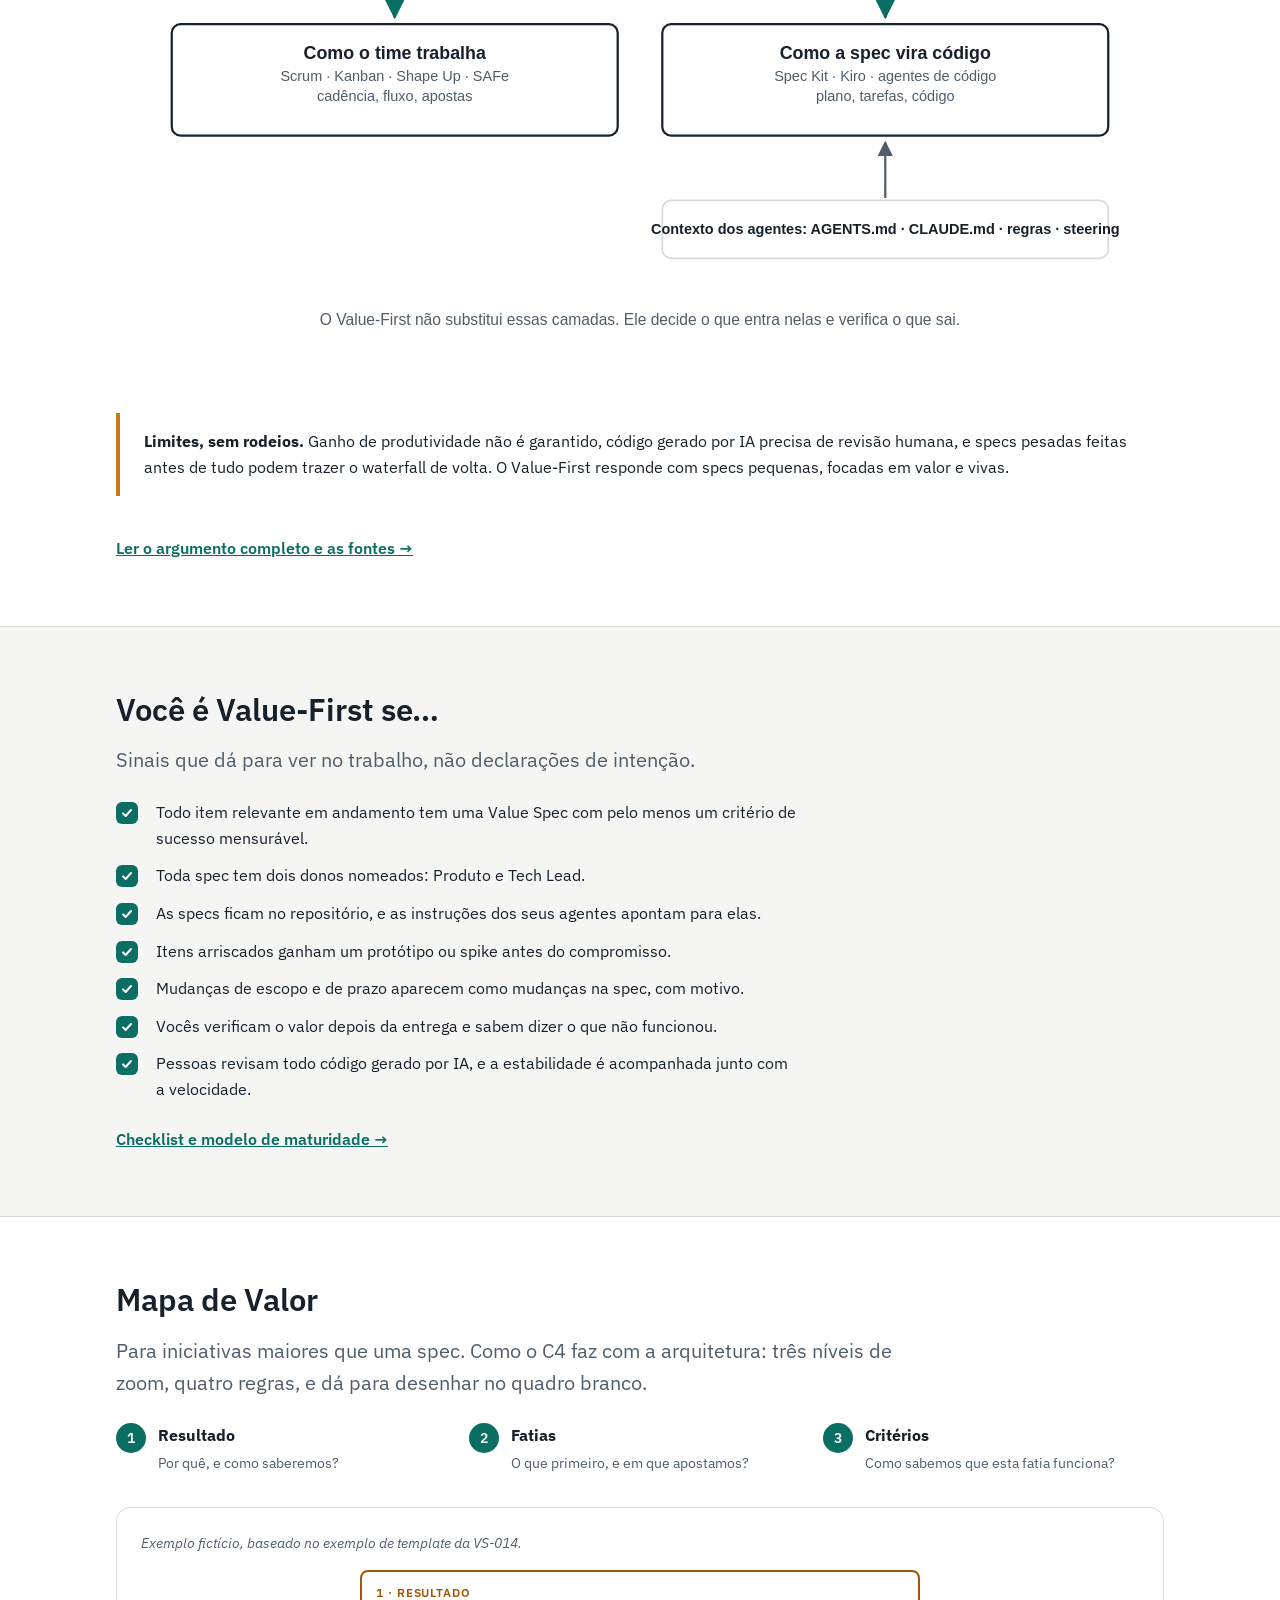
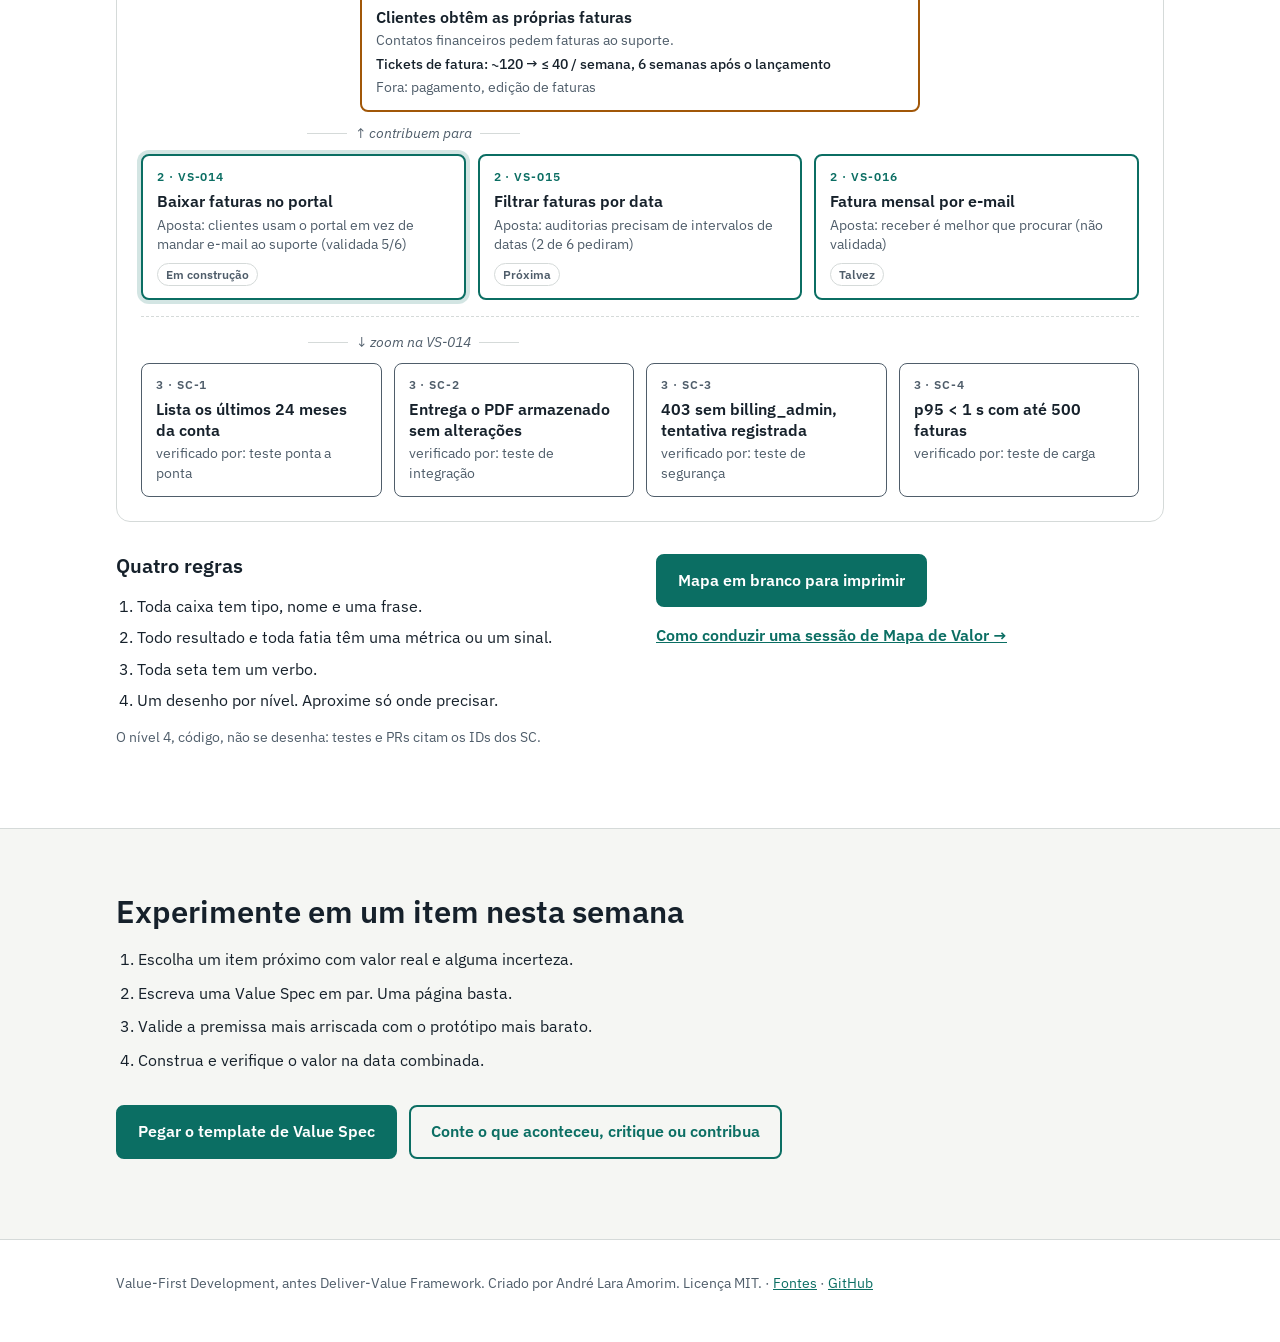
==== commit 87ca3757: "feat: replace Alignment Canvas with C4-inspired Value Map (HTML, EN/PT) - Value Map: 3 zoom levels (" ====
--- a/site/pt/index.html
+++ b/site/pt/index.html
@@ -71,7 +71,30 @@
 ul.checks li::before{content:"";width:22px;height:22px;margin-top:2px;border-radius:6px;background:var(--vf-primary) url("data:image/svg+xml,%3Csvg xmlns='http://www.w3.org/2000/svg' viewBox='0 0 24 24'%3E%3Cpath d='M6 12.5l4 4 8-9' fill='none' stroke='white' stroke-width='3' stroke-linecap='round' stroke-linejoin='round'/%3E%3C/svg%3E") center/16px no-repeat}
 ol.steps{padding-left:1.4em;max-width:var(--vf-measure)}
 ol.steps li{margin-bottom:8px}
-.canvas img{background:#fff;border:1px solid var(--vf-border)}
+.levels{display:grid;gap:12px;grid-template-columns:repeat(auto-fit,minmax(min(100%,220px),1fr));margin:var(--vf-space-6) 0 0;padding:0;list-style:none}
+.levels li{display:grid;grid-template-columns:30px 1fr;gap:4px 12px}
+.levels .num{grid-row:span 2;margin:0}
+.levels span:not(.num){color:var(--vf-muted);font-size:var(--vf-text-sm)}
+.map{margin-top:var(--vf-space-8);border:1px solid var(--vf-border);border-radius:var(--vf-radius-lg);padding:var(--vf-space-6);background:var(--vf-bg)}
+.map .ex{color:var(--vf-muted);font-size:var(--vf-text-sm);font-style:italic;margin-bottom:var(--vf-space-4)}
+.lvl{display:grid;gap:12px;grid-template-columns:repeat(auto-fit,minmax(min(100%,210px),1fr))}
+.lvl-1{max-width:560px;margin:0 auto}
+.lvl-1 .box{grid-column:1/-1}
+.box{border:2px solid var(--box,var(--vf-primary));border-radius:var(--vf-radius);padding:12px 14px;background:var(--vf-bg);display:flex;flex-direction:column;gap:4px}
+.box .ty{font-size:.72rem;font-weight:600;letter-spacing:.08em;text-transform:uppercase;color:var(--box,var(--vf-primary))}
+.box b{font-weight:600;line-height:1.3}
+.box p,.box small{margin:0;color:var(--vf-muted);font-size:var(--vf-text-sm);line-height:1.4}
+.box .m{color:var(--vf-ink);font-weight:500}
+.box .st{align-self:flex-start;margin-top:4px;font-size:.75rem;font-weight:600;border:1px solid var(--vf-border);border-radius:999px;padding:1px 8px;color:var(--vf-muted)}
+.box.out{--box:var(--vf-accent)}
+.box.slice.on{box-shadow:0 0 0 4px color-mix(in srgb,var(--vf-primary) 18%,transparent)}
+.box.sc{--box:var(--vf-muted);border-width:1px}
+.verb{display:flex;align-items:center;justify-content:center;gap:8px;margin:10px 0;color:var(--vf-muted);font-size:var(--vf-text-sm);font-style:italic}
+.verb::before,.verb::after{content:"";height:1px;width:40px;background:var(--vf-border)}
+.zoom{border-top:1px dashed var(--vf-border);margin-top:16px;padding-top:4px}
+.mapfoot{display:grid;gap:var(--vf-space-8);grid-template-columns:1fr;margin-top:var(--vf-space-8)}
+@media (min-width:900px){.mapfoot{grid-template-columns:1fr 1fr}}
+.mapfoot ol{padding-left:1.3em;margin:0}.mapfoot li{margin-bottom:6px}
 footer{padding:var(--vf-space-8) 0;color:var(--vf-muted);font-size:var(--vf-text-sm)}
 footer p{max-width:none}
 </style>
@@ -80,7 +103,7 @@
 <a class="skip" href="#main">Pular para o conteúdo</a>
 <header class="top"><div class="wrap">
 <a class="brand" href="#top" aria-label="Value-First Development"><img class="light" src="../assets/logo-horizontal.svg" alt="" width="200" height="34"><img class="dark" src="../assets/logo-horizontal-dark.svg" alt="" width="200" height="34"></a>
-<nav aria-label="Seções"><ul><li><a href="#problem">Problema</a></li><li><a href="#idea">A ideia</a></li><li><a href="#principles">Princípios</a></li><li><a href="#ai">Specs e IA</a></li><li><a href="#check">Checklist</a></li></ul></nav>
+<nav aria-label="Seções"><ul><li><a href="#problem">Problema</a></li><li><a href="#idea">A ideia</a></li><li><a href="#principles">Princípios</a></li><li><a href="#ai">Specs e IA</a></li><li><a href="#check">Checklist</a></li><li><a href="#map">Mapa de Valor</a></li></ul></nav>
 <a class="lang" href="../" hreflang="en" lang="en">English</a>
 </div></header>
 <main id="main">
@@ -130,13 +153,26 @@
 <a class="more" href="https://github.com/andrelaf/deliver-value-methodology/blob/main/docs/pt/adoption.md">Checklist e modelo de maturidade →</a>
 </div></section>
 
-<section id="canvas" aria-labelledby="canvas-h"><div class="wrap">
-<div class="two"><div>
-<h2 id="canvas-h">Canvas de Alinhamento Valor-Tecnologia</h2>
-<p>Para iniciativas maiores: um workshop opcional, em uma página, que coloca as visões de negócio e de tecnologia lado a lado antes de escrever as Value Specs.</p>
-<a class="more" href="https://github.com/andrelaf/deliver-value-methodology/blob/main/docs/pt/canvas/value-technology-alignment-canvas.svg">Baixar o canvas (SVG) →</a>
+<section id="map" aria-labelledby="map-h"><div class="wrap">
+<h2 id="map-h">Mapa de Valor</h2>
+<p class="lead">Para iniciativas maiores que uma spec. Como o C4 faz com a arquitetura: três níveis de zoom, quatro regras, e dá para desenhar no quadro branco.</p>
+<ol class="levels"><li><span class="num" aria-hidden="true">1</span><b>Resultado</b><span>Por quê, e como saberemos?</span></li><li><span class="num" aria-hidden="true">2</span><b>Fatias</b><span>O que primeiro, e em que apostamos?</span></li><li><span class="num" aria-hidden="true">3</span><b>Critérios</b><span>Como sabemos que esta fatia funciona?</span></li></ol>
+<div class="map">
+<p class="ex">Exemplo fictício, baseado no exemplo de template da VS-014.</p>
+<div class="lvl lvl-1"><div class="box out"><span class="ty">1 · Resultado</span><b>Clientes obtêm as próprias faturas</b><p>Contatos financeiros pedem faturas ao suporte.</p><p class="m">Tickets de fatura: ~120 → ≤ 40 / semana, 6 semanas após o lançamento</p><small>Fora: pagamento, edição de faturas</small></div></div>
+<p class="verb">↑ contribuem para</p>
+<div class="lvl"><div class="box slice on"><span class="ty">2 · VS-014</span><b>Baixar faturas no portal</b><p>Aposta: clientes usam o portal em vez de mandar e-mail ao suporte (validada 5/6)</p><span class="st">Em construção</span></div><div class="box slice"><span class="ty">2 · VS-015</span><b>Filtrar faturas por data</b><p>Aposta: auditorias precisam de intervalos de datas (2 de 6 pediram)</p><span class="st">Próxima</span></div><div class="box slice"><span class="ty">2 · VS-016</span><b>Fatura mensal por e-mail</b><p>Aposta: receber é melhor que procurar (não validada)</p><span class="st">Talvez</span></div></div>
+<div class="zoom"><p class="verb">↓ zoom na VS-014</p>
+<div class="lvl"><div class="box sc"><span class="ty">3 · SC-1</span><b>Lista os últimos 24 meses da conta</b><small>verificado por: teste ponta a ponta</small></div><div class="box sc"><span class="ty">3 · SC-2</span><b>Entrega o PDF armazenado sem alterações</b><small>verificado por: teste de integração</small></div><div class="box sc"><span class="ty">3 · SC-3</span><b>403 sem billing_admin, tentativa registrada</b><small>verificado por: teste de segurança</small></div><div class="box sc"><span class="ty">3 · SC-4</span><b>p95 &lt; 1 s com até 500 faturas</b><small>verificado por: teste de carga</small></div></div></div>
 </div>
-<figure class="canvas" style="margin:0"><img src="../assets/canvas-pt.png" alt="O Canvas de Alinhamento Valor-Tecnologia, uma grade de uma página com blocos de negócio e de tecnologia." loading="lazy"></figure></div>
+<div class="mapfoot"><div>
+<h3>Quatro regras</h3>
+<ol><li>Toda caixa tem tipo, nome e uma frase.</li><li>Todo resultado e toda fatia têm uma métrica ou um sinal.</li><li>Toda seta tem um verbo.</li><li>Um desenho por nível. Aproxime só onde precisar.</li></ol>
+<p class="note" style="margin-top:12px">O nível 4, código, não se desenha: testes e PRs citam os IDs dos SC.</p>
+</div><div>
+<div class="ctas" style="margin-top:0"><a class="btn primary" href="map.html">Mapa em branco para imprimir</a></div>
+<a class="more" style="margin-top:0" href="https://github.com/andrelaf/deliver-value-methodology/blob/main/docs/pt/value-map.md">Como conduzir uma sessão de Mapa de Valor →</a>
+</div></div>
 </div></section>
 
 <section id="start" aria-labelledby="start-h"><div class="wrap">
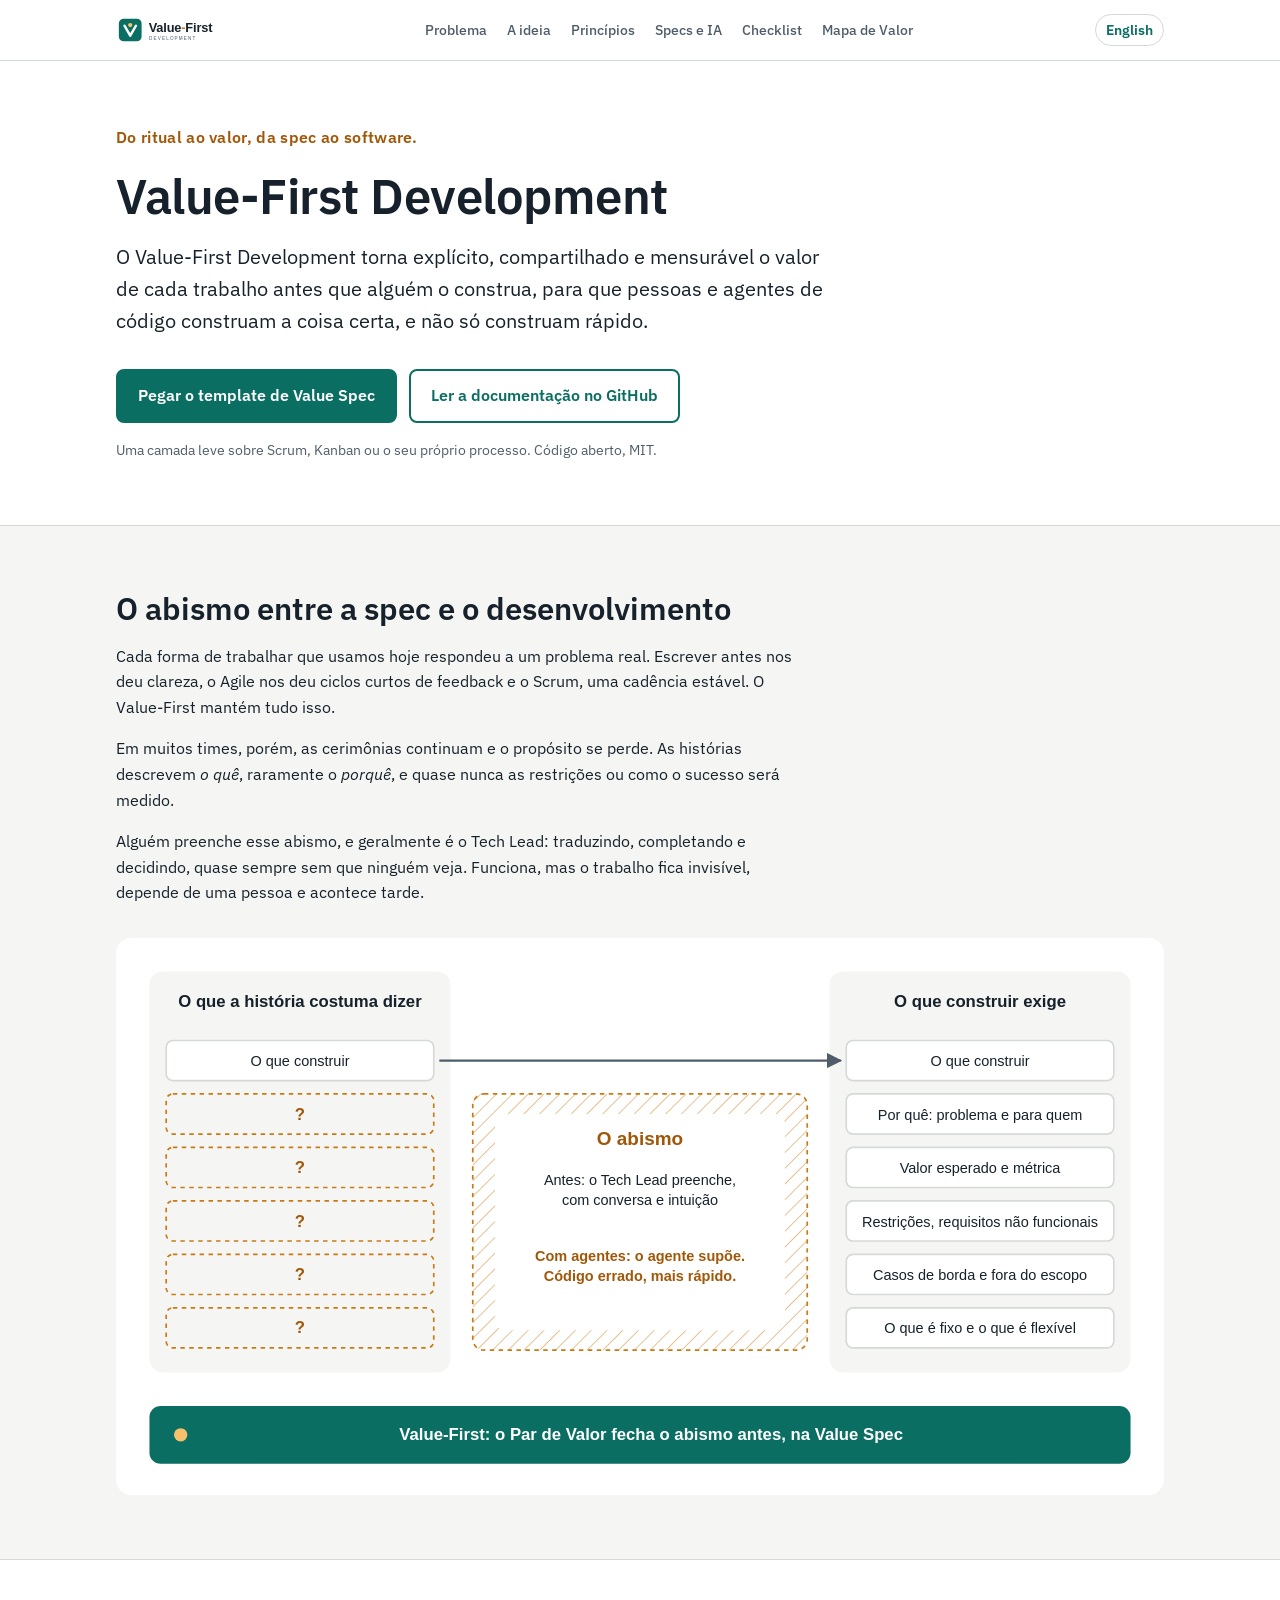
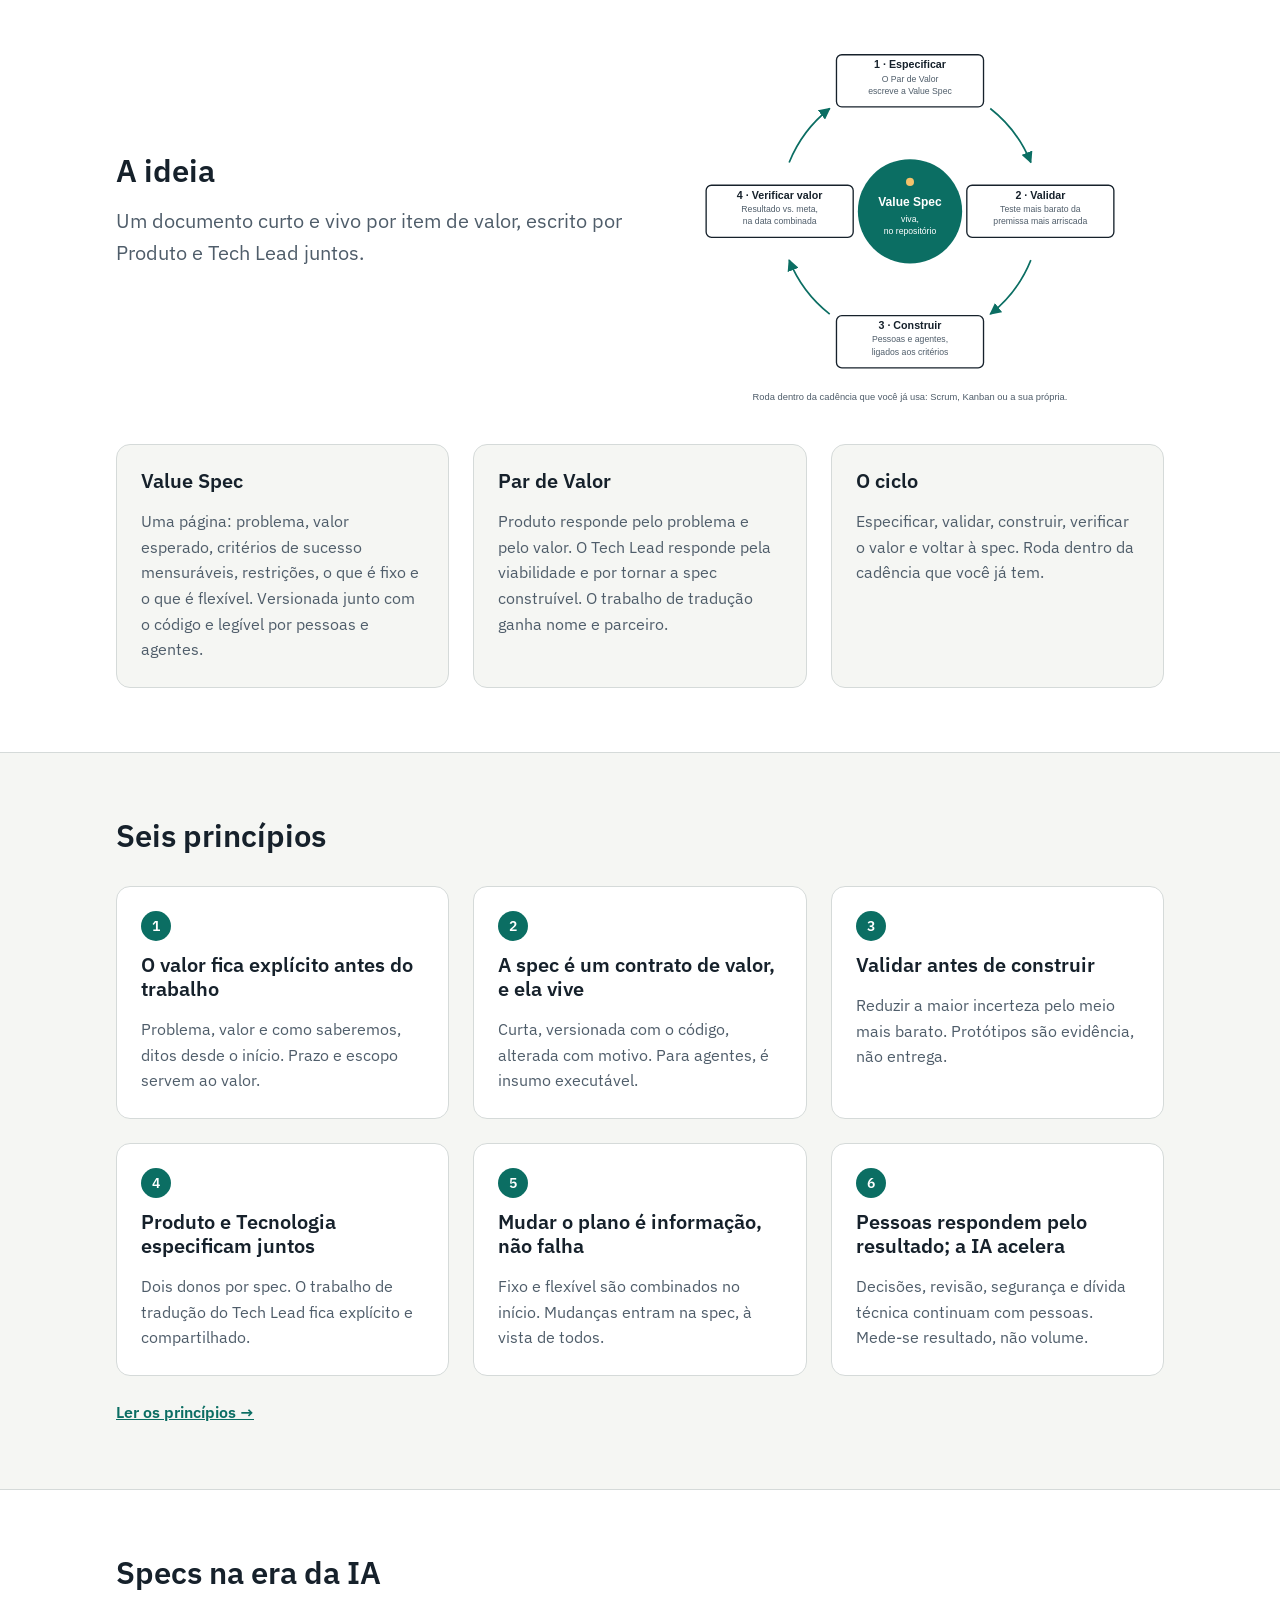
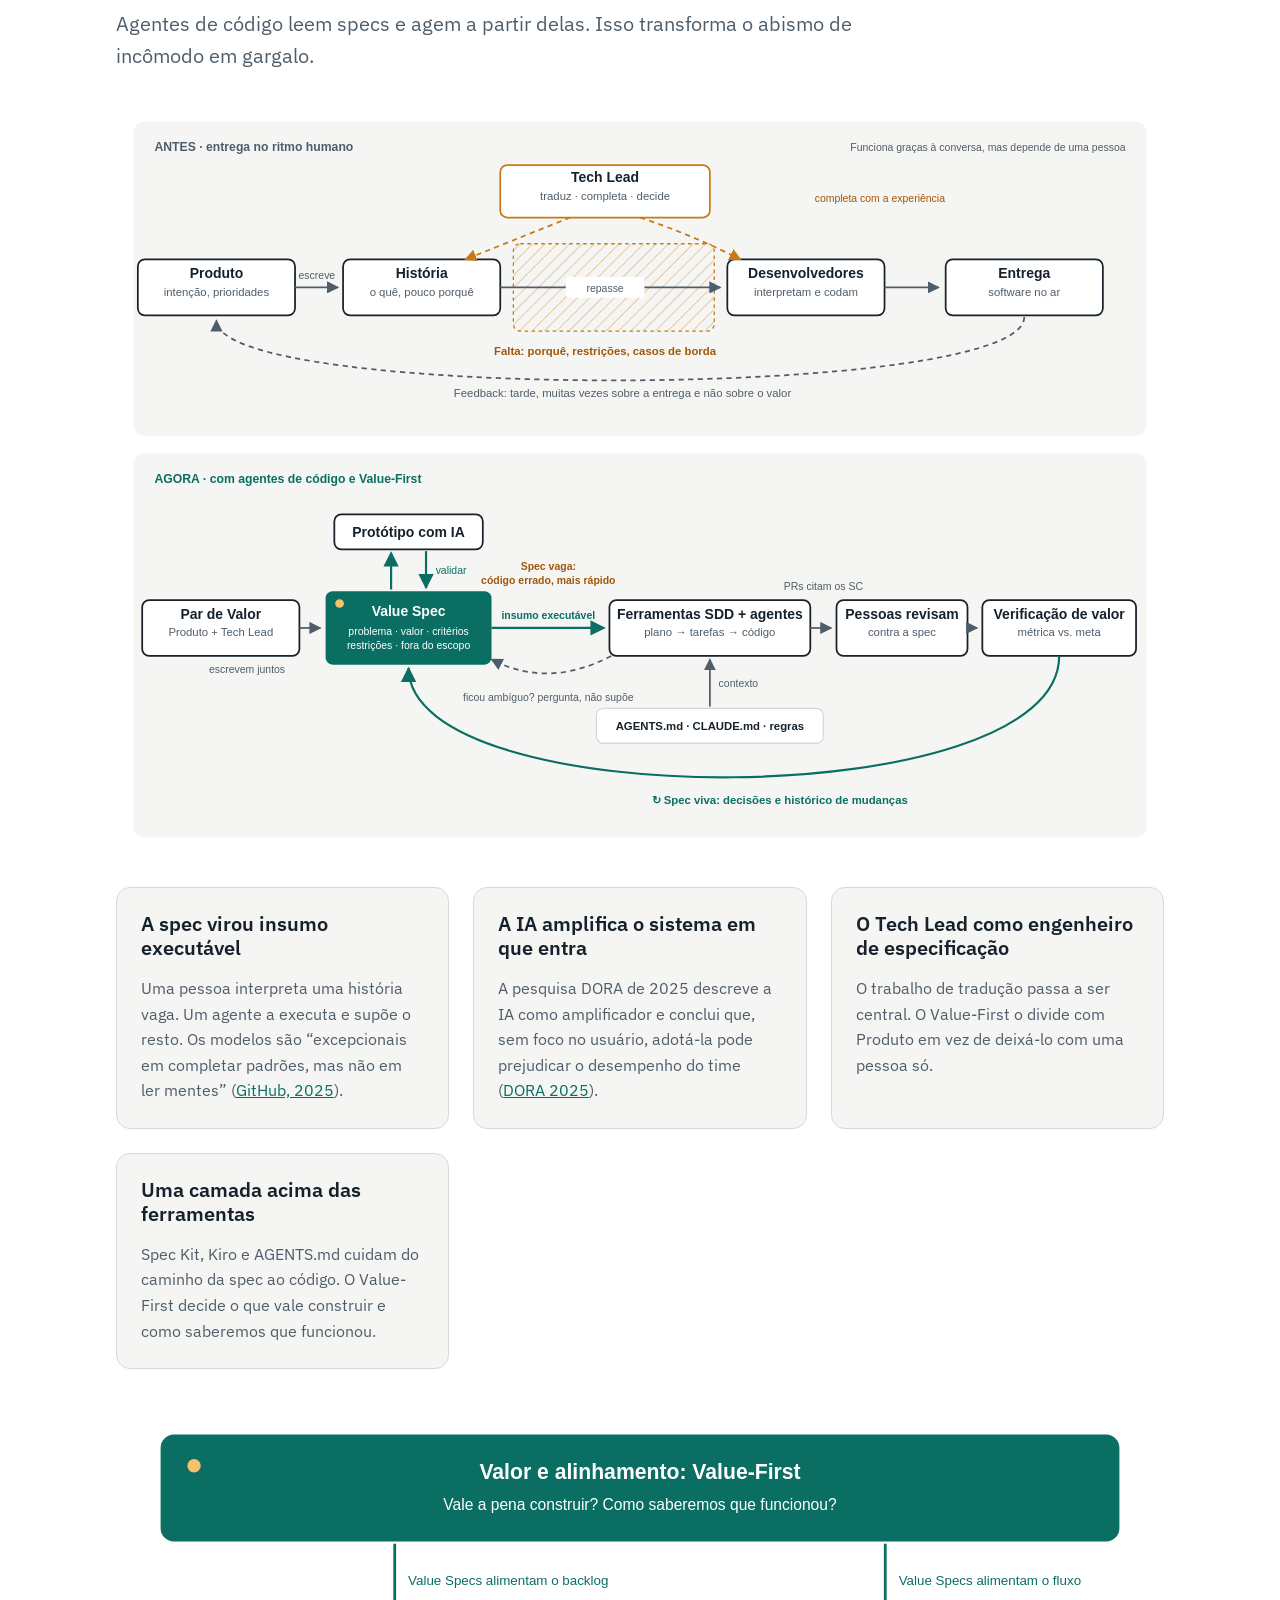
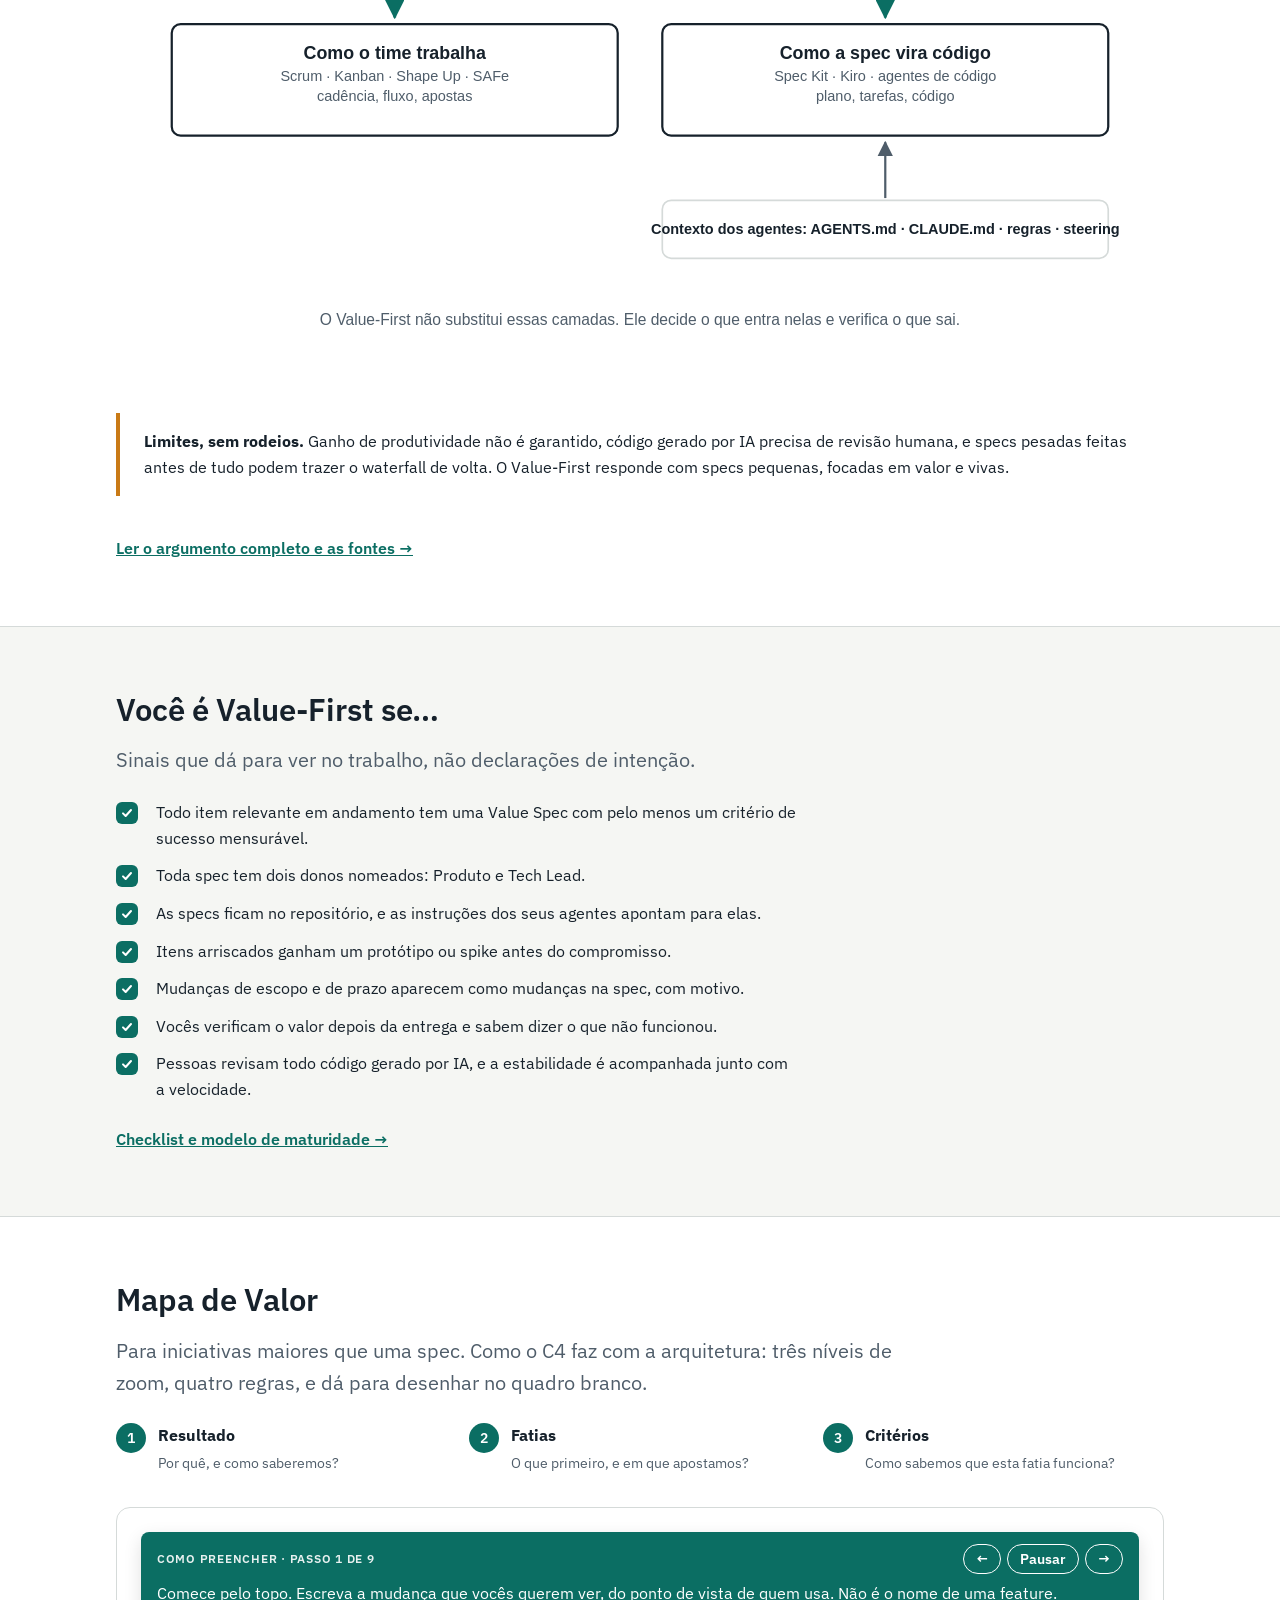
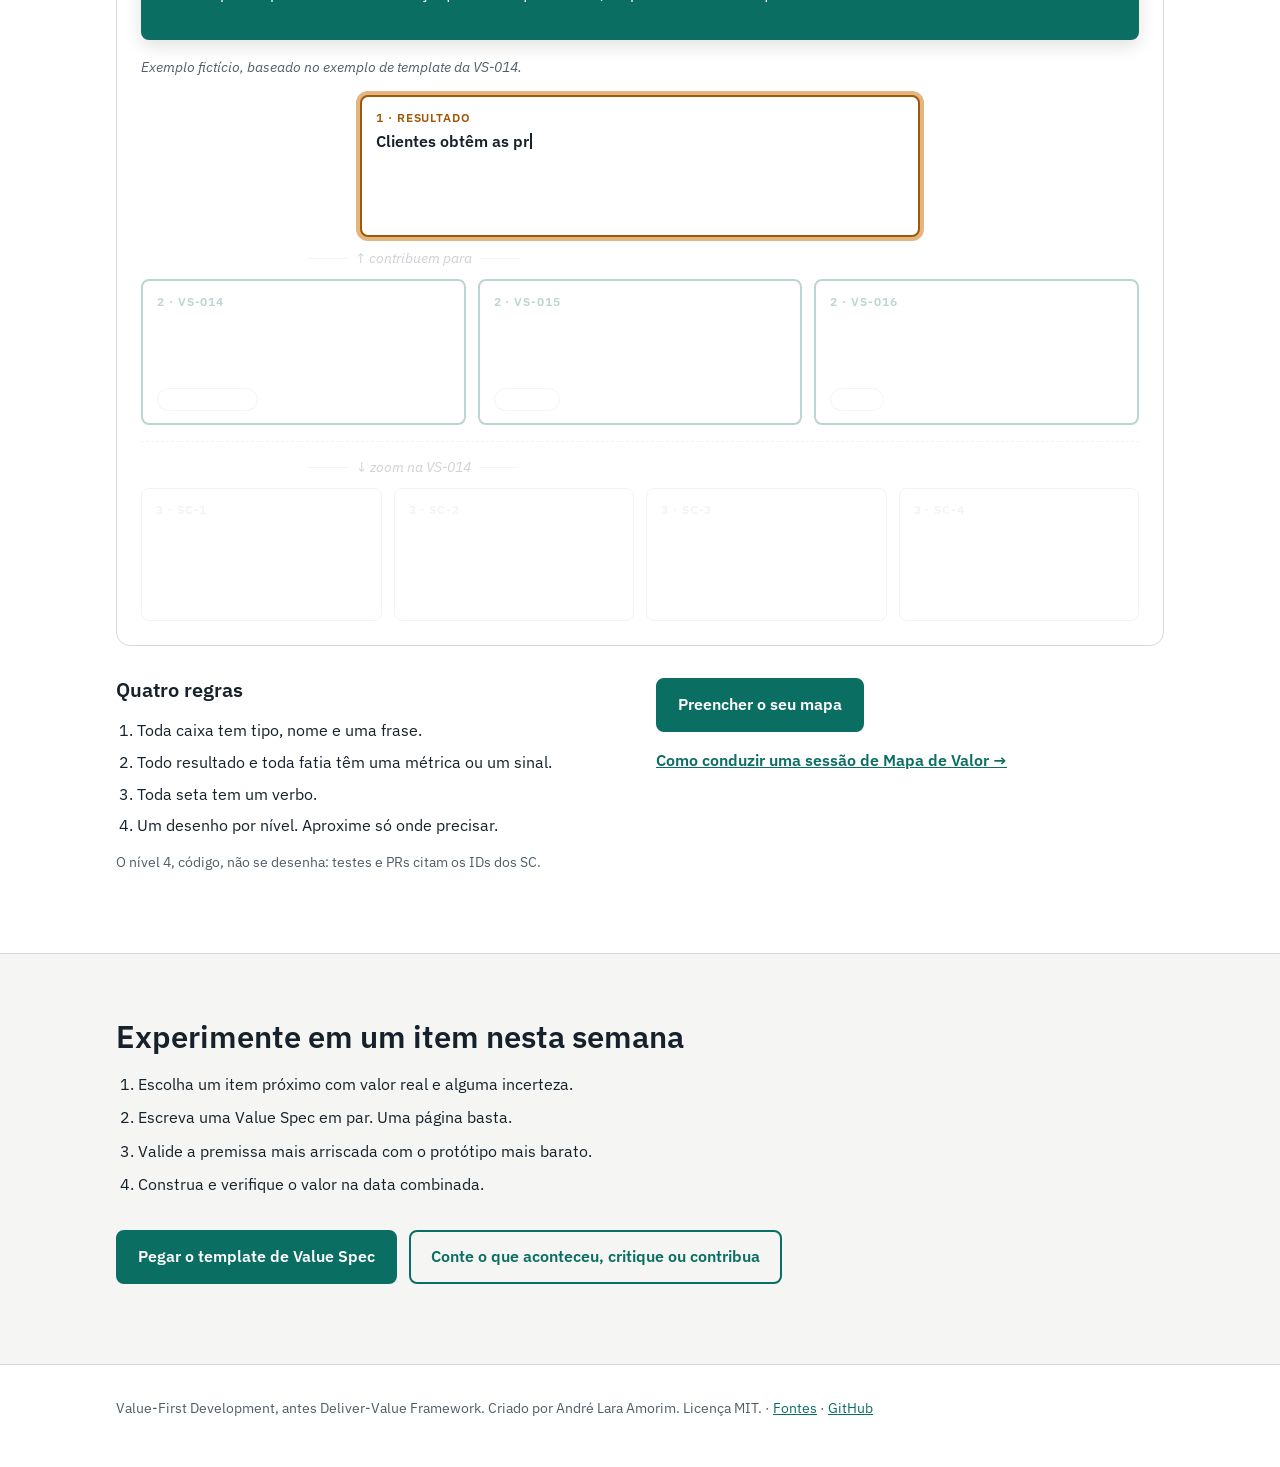
==== commit 419a40f3: "feat(site): guided Value Map demo with typing animation and fillable blank map - landing: 9-step gui" ====
--- a/site/pt/index.html
+++ b/site/pt/index.html
@@ -92,6 +92,24 @@
 .verb{display:flex;align-items:center;justify-content:center;gap:8px;margin:10px 0;color:var(--vf-muted);font-size:var(--vf-text-sm);font-style:italic}
 .verb::before,.verb::after{content:"";height:1px;width:40px;background:var(--vf-border)}
 .zoom{border-top:1px dashed var(--vf-border);margin-top:16px;padding-top:4px}
+.guide{position:sticky;top:70px;z-index:2;background:var(--vf-primary);color:var(--vf-on-primary);border-radius:var(--vf-radius);padding:12px 16px;margin-bottom:var(--vf-space-4);box-shadow:0 6px 18px rgba(0,0,0,.12)}
+.guide[hidden]{display:none}
+.gtop{display:flex;justify-content:space-between;align-items:center;gap:12px;flex-wrap:wrap}
+.glabel{font-size:.78rem;font-weight:600;letter-spacing:.06em;text-transform:uppercase;opacity:.9}
+.gbtn{display:flex;gap:6px}
+.gbtn button{font:inherit;font-size:var(--vf-text-sm);font-weight:600;color:inherit;background:transparent;border:1px solid currentColor;border-radius:999px;padding:3px 12px;cursor:pointer;min-width:36px}
+.gbtn button:hover{background:rgba(255,255,255,.15)}
+.ghint{margin:8px 0 0;max-width:none;font-size:var(--vf-text-base);line-height:1.45;min-height:2.9em}
+.map.js .fld{display:grid}
+.map.js .fld::after{content:attr(data-full);visibility:hidden;grid-area:1/1;white-space:pre-wrap}
+.map.js .fld>.t{grid-area:1/1}
+.map.js [data-s]:not(.fld){transition:opacity .35s,box-shadow .35s}
+.map.js .dim{opacity:.28}
+.map.js .box.cur{box-shadow:0 0 0 4px color-mix(in srgb,var(--vf-accent-mark) 55%,transparent)}
+.map.js .box.slice.on:not(.cur){box-shadow:none}
+.typing>.t::after{content:"";display:inline-block;width:2px;height:1em;margin-left:1px;vertical-align:-.12em;background:var(--vf-ink);animation:blink 1s steps(1) infinite}
+@keyframes blink{50%{opacity:0}}
+@media (prefers-reduced-motion:reduce){.map.js [data-s]{transition:none}.typing>.t::after{animation:none}}
 .mapfoot{display:grid;gap:var(--vf-space-8);grid-template-columns:1fr;margin-top:var(--vf-space-8)}
 @media (min-width:900px){.mapfoot{grid-template-columns:1fr 1fr}}
 .mapfoot ol{padding-left:1.3em;margin:0}.mapfoot li{margin-bottom:6px}
@@ -157,20 +175,22 @@
 <h2 id="map-h">Mapa de Valor</h2>
 <p class="lead">Para iniciativas maiores que uma spec. Como o C4 faz com a arquitetura: três níveis de zoom, quatro regras, e dá para desenhar no quadro branco.</p>
 <ol class="levels"><li><span class="num" aria-hidden="true">1</span><b>Resultado</b><span>Por quê, e como saberemos?</span></li><li><span class="num" aria-hidden="true">2</span><b>Fatias</b><span>O que primeiro, e em que apostamos?</span></li><li><span class="num" aria-hidden="true">3</span><b>Critérios</b><span>Como sabemos que esta fatia funciona?</span></li></ol>
-<div class="map">
+<div class="map" data-demo>
+<script type="application/json">{"hints": ["Comece pelo topo. Escreva a mudança que vocês querem ver, do ponto de vista de quem usa. Não é o nome de uma feature.", "Uma frase: quem tem o problema hoje, e qual é. Se houver dado, melhor.", "Uma métrica só, com linha de base, meta e prazo. Se não houver acordo sobre ela, provavelmente são duas iniciativas.", "Diga o que fica de fora. É o que impede a iniciativa de crescer sem ninguém perceber.", "Agora as fatias. Cada uma deve conseguir mover a métrica sozinha. Comece pela que ensina mais rápido e escreva a aposta mais arriscada dela.", "A próxima fatia pode ser uma aposta menor, com evidência parcial. Diga quantas pessoas pediram.", "“Não validada” é uma resposta honesta. Mostra ao time onde está o risco antes de alguém construir.", "Dê zoom só na fatia que vai ser construída agora. Os critérios ficam na Value Spec, e cada um diz o que o verifica.", "Pronto. Cada fatia vira uma Value Spec. Depois de cada verificação de valor, atualize o status e a ordem das fatias."], "step": "Passo {n} de {t}", "play": "Continuar", "pause_l": "Pausar", "restart": "Ver de novo", "prev": "Passo anterior", "next": "Próximo passo"}</script>
+<div class="guide" hidden><div class="gtop"><span class="glabel">Como preencher · <span class="gstep"></span></span><span class="gbtn"><button type="button" data-a="prev" aria-label="Passo anterior">←</button><button type="button" data-a="play" class="gplay">Pausar</button><button type="button" data-a="next" aria-label="Próximo passo">→</button></span></div><p class="ghint" aria-live="polite"></p></div>
 <p class="ex">Exemplo fictício, baseado no exemplo de template da VS-014.</p>
-<div class="lvl lvl-1"><div class="box out"><span class="ty">1 · Resultado</span><b>Clientes obtêm as próprias faturas</b><p>Contatos financeiros pedem faturas ao suporte.</p><p class="m">Tickets de fatura: ~120 → ≤ 40 / semana, 6 semanas após o lançamento</p><small>Fora: pagamento, edição de faturas</small></div></div>
-<p class="verb">↑ contribuem para</p>
-<div class="lvl"><div class="box slice on"><span class="ty">2 · VS-014</span><b>Baixar faturas no portal</b><p>Aposta: clientes usam o portal em vez de mandar e-mail ao suporte (validada 5/6)</p><span class="st">Em construção</span></div><div class="box slice"><span class="ty">2 · VS-015</span><b>Filtrar faturas por data</b><p>Aposta: auditorias precisam de intervalos de datas (2 de 6 pediram)</p><span class="st">Próxima</span></div><div class="box slice"><span class="ty">2 · VS-016</span><b>Fatura mensal por e-mail</b><p>Aposta: receber é melhor que procurar (não validada)</p><span class="st">Talvez</span></div></div>
-<div class="zoom"><p class="verb">↓ zoom na VS-014</p>
-<div class="lvl"><div class="box sc"><span class="ty">3 · SC-1</span><b>Lista os últimos 24 meses da conta</b><small>verificado por: teste ponta a ponta</small></div><div class="box sc"><span class="ty">3 · SC-2</span><b>Entrega o PDF armazenado sem alterações</b><small>verificado por: teste de integração</small></div><div class="box sc"><span class="ty">3 · SC-3</span><b>403 sem billing_admin, tentativa registrada</b><small>verificado por: teste de segurança</small></div><div class="box sc"><span class="ty">3 · SC-4</span><b>p95 &lt; 1 s com até 500 faturas</b><small>verificado por: teste de carga</small></div></div></div>
+<div class="lvl lvl-1"><div class="box out" data-s="1"><span class="ty">1 · Resultado</span><b class="fld" data-s="1">Clientes obtêm as próprias faturas</b><p class="fld" data-s="2">Contatos financeiros pedem faturas ao suporte.</p><p class="m fld" data-s="3">Tickets de fatura: ~120 → ≤ 40 / semana, 6 semanas após o lançamento</p><small class="fld" data-s="4">Fora: pagamento, edição de faturas</small></div></div>
+<p class="verb" data-s="5">↑ contribuem para</p>
+<div class="lvl"><div class="box slice on" data-s="5"><span class="ty">2 · VS-014</span><b class="fld" data-s="5">Baixar faturas no portal</b><p class="fld" data-s="5">Aposta: clientes usam o portal em vez de mandar e-mail ao suporte (validada 5/6)</p><span class="st fld" data-s="5">Em construção</span></div><div class="box slice" data-s="6"><span class="ty">2 · VS-015</span><b class="fld" data-s="6">Filtrar faturas por data</b><p class="fld" data-s="6">Aposta: auditorias precisam de intervalos de datas (2 de 6 pediram)</p><span class="st fld" data-s="6">Próxima</span></div><div class="box slice" data-s="7"><span class="ty">2 · VS-016</span><b class="fld" data-s="7">Fatura mensal por e-mail</b><p class="fld" data-s="7">Aposta: receber é melhor que procurar (não validada)</p><span class="st fld" data-s="7">Talvez</span></div></div>
+<div class="zoom" data-s="8"><p class="verb">↓ zoom na VS-014</p>
+<div class="lvl"><div class="box sc" data-s="8"><span class="ty">3 · SC-1</span><b class="fld" data-s="8">Lista os últimos 24 meses da conta</b><small class="fld" data-s="8">verificado por: teste ponta a ponta</small></div><div class="box sc" data-s="8"><span class="ty">3 · SC-2</span><b class="fld" data-s="8">Entrega o PDF armazenado sem alterações</b><small class="fld" data-s="8">verificado por: teste de integração</small></div><div class="box sc" data-s="8"><span class="ty">3 · SC-3</span><b class="fld" data-s="8">403 sem billing_admin, tentativa registrada</b><small class="fld" data-s="8">verificado por: teste de segurança</small></div><div class="box sc" data-s="8"><span class="ty">3 · SC-4</span><b class="fld" data-s="8">p95 &lt; 1 s com até 500 faturas</b><small class="fld" data-s="8">verificado por: teste de carga</small></div></div></div>
 </div>
 <div class="mapfoot"><div>
 <h3>Quatro regras</h3>
 <ol><li>Toda caixa tem tipo, nome e uma frase.</li><li>Todo resultado e toda fatia têm uma métrica ou um sinal.</li><li>Toda seta tem um verbo.</li><li>Um desenho por nível. Aproxime só onde precisar.</li></ol>
 <p class="note" style="margin-top:12px">O nível 4, código, não se desenha: testes e PRs citam os IDs dos SC.</p>
 </div><div>
-<div class="ctas" style="margin-top:0"><a class="btn primary" href="map.html">Mapa em branco para imprimir</a></div>
+<div class="ctas" style="margin-top:0"><a class="btn primary" href="map.html">Preencher o seu mapa</a></div>
 <a class="more" style="margin-top:0" href="https://github.com/andrelaf/deliver-value-methodology/blob/main/docs/pt/value-map.md">Como conduzir uma sessão de Mapa de Valor →</a>
 </div></div>
 </div></section>
@@ -184,5 +204,51 @@
 <footer><div class="wrap">
 <p>Value-First Development, antes Deliver-Value Framework. Criado por André Lara Amorim. Licença MIT. · <a href="https://github.com/andrelaf/deliver-value-methodology/blob/main/docs/pt/sources.md">Fontes</a> · <a href="https://github.com/andrelaf/deliver-value-methodology">GitHub</a></p>
 </div></footer>
+<script>
+(function(){
+var root=document.querySelector('[data-demo]');if(!root)return;
+var cfg=JSON.parse(root.querySelector('script[type="application/json"]').textContent);
+var reduce=window.matchMedia&&matchMedia('(prefers-reduced-motion: reduce)').matches;
+var flds=[].slice.call(root.querySelectorAll('.fld'));
+flds.forEach(function(f){f.setAttribute('data-full',f.textContent);f.innerHTML='<span class="t"></span>';});
+var parts=[].slice.call(root.querySelectorAll('[data-s]:not(.fld)'));
+var guide=root.querySelector('.guide');guide.hidden=false;root.classList.add('js');
+var stepEl=guide.querySelector('.gstep'),hint=guide.querySelector('.ghint'),playB=guide.querySelector('.gplay');
+var N=cfg.hints.length,cur=1,playing=!reduce,timer=null,token=0;
+function txt(f,v){f.firstChild.textContent=v;}
+function setBtn(){playB.textContent=(cur===N&&!playing)?cfg.restart:(playing?cfg.pause_l:cfg.play);}
+function render(n,mode){
+  token++;var my=token;clearTimeout(timer);cur=n;
+  stepEl.textContent=cfg.step.replace('{n}',n).replace('{t}',N);hint.textContent=cfg.hints[n-1];
+  parts.forEach(function(p){var s=+p.getAttribute('data-s');p.classList.toggle('dim',s>n);p.classList.toggle('cur',s===n&&p.classList.contains('box'));});
+  var q=[];
+  flds.forEach(function(f){var s=+f.getAttribute('data-s');f.classList.remove('typing');
+    if(s<n||(s===n&&mode==='show'))txt(f,f.getAttribute('data-full'));
+    else{txt(f,'');if(s===n&&mode==='type')q.push(f);}});
+  setBtn();
+  if(mode!=='wait')typeAll(q,my);
+}
+function typeAll(q,my){
+  if(my!==token)return;
+  if(!q.length){if(playing&&cur<N)timer=setTimeout(function(){render(cur+1,'type');},1800);else if(cur===N){playing=false;setBtn();}return;}
+  var f=q[0],full=f.getAttribute('data-full'),i=0;f.classList.add('typing');
+  (function tick(){if(my!==token)return;i++;txt(f,full.slice(0,i));
+    if(i<full.length)timer=setTimeout(tick,22+Math.random()*45);
+    else timer=setTimeout(function(){f.classList.remove('typing');typeAll(q.slice(1),my);},300);})();
+}
+guide.addEventListener('click',function(e){var b=e.target.closest('button');if(!b)return;var act=b.getAttribute('data-a');
+  if(act==='play'){
+    if(cur===N&&!playing){playing=true;render(1,reduce?'show':'type');}
+    else if(playing){playing=false;render(cur,'show');}
+    else{playing=true;render(cur<N?cur+1:cur,reduce?'show':'type');}
+  }else if(act==='prev'){playing=false;render(Math.max(1,cur-1),'show');}
+  else if(act==='next'){playing=false;render(Math.min(N,cur+1),reduce?'show':'type');}
+  setBtn();});
+render(1,reduce?'show':'wait');
+if(reduce)return;
+var go=function(){render(1,'type');};
+if('IntersectionObserver' in window){var io=new IntersectionObserver(function(es){if(es[0].isIntersecting){io.disconnect();go();}},{threshold:.35});io.observe(root);}else go();
+})();
+</script>
 </body>
 </html>
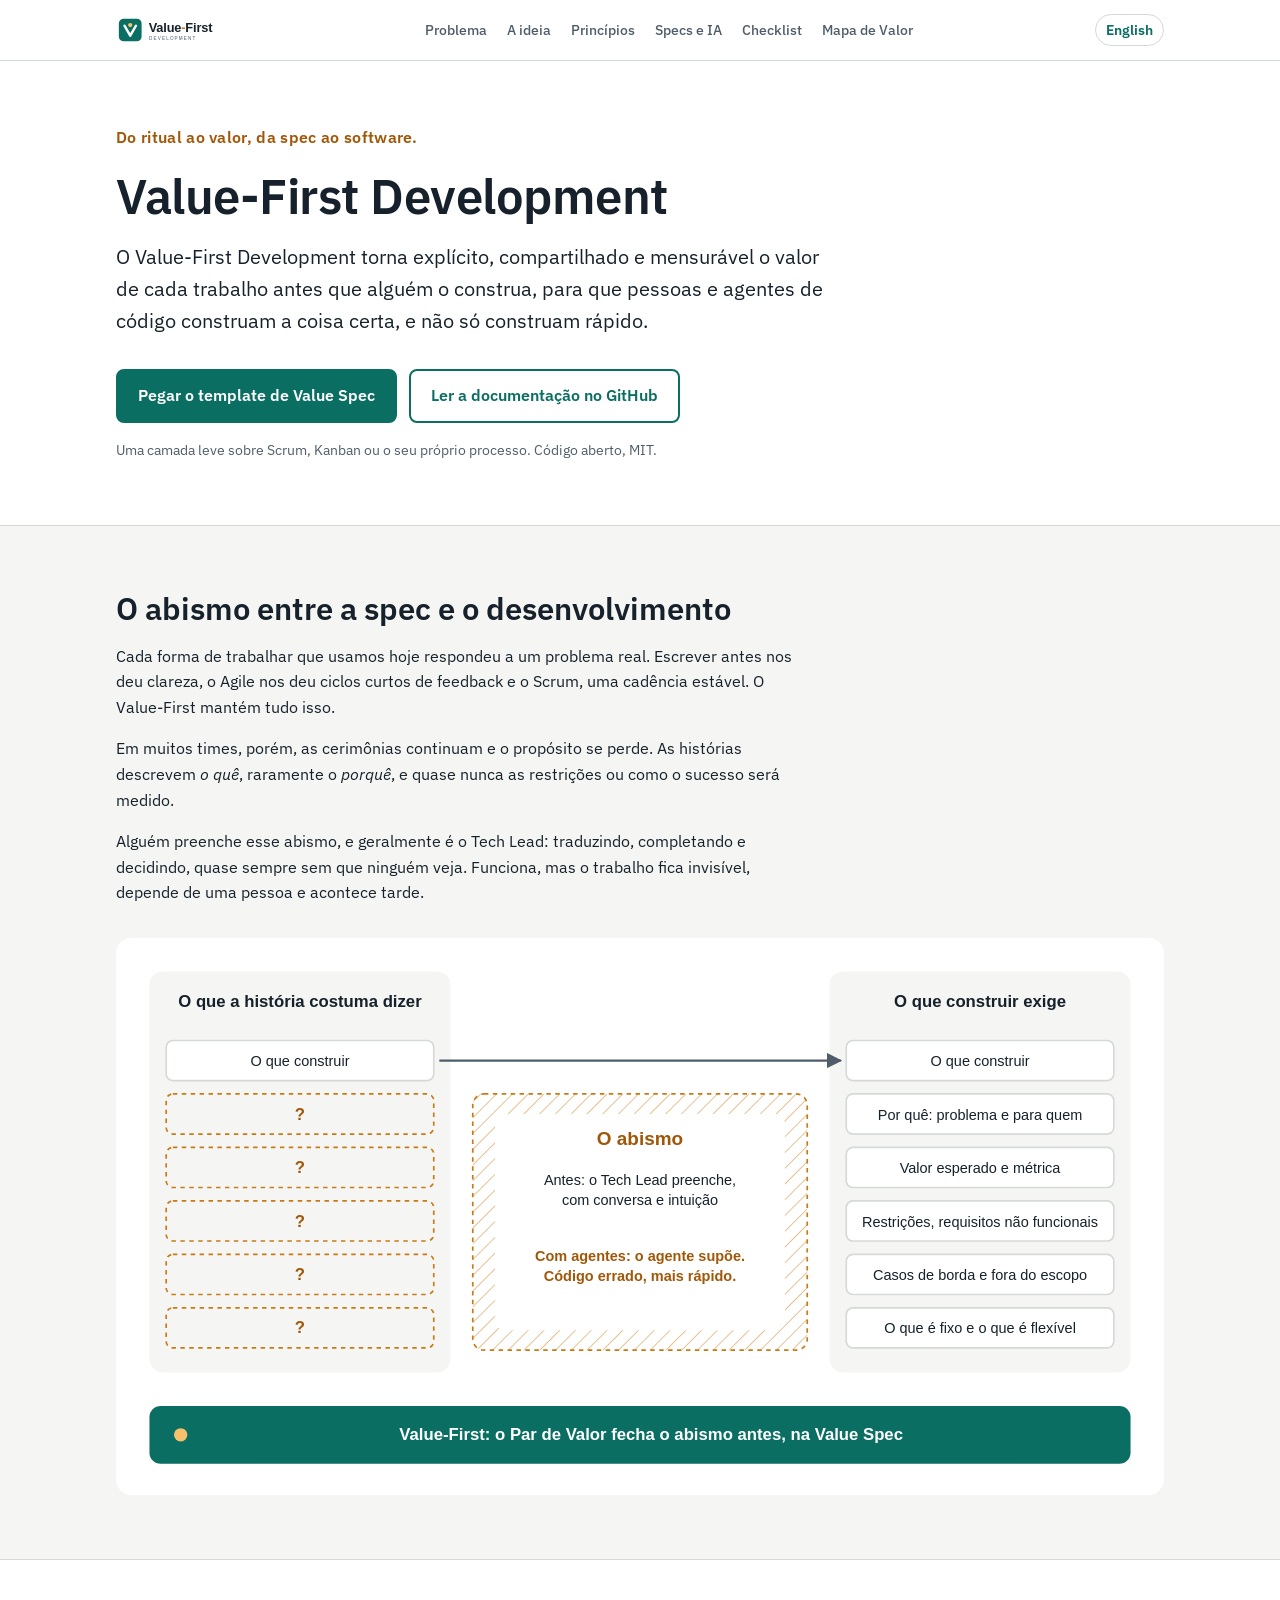
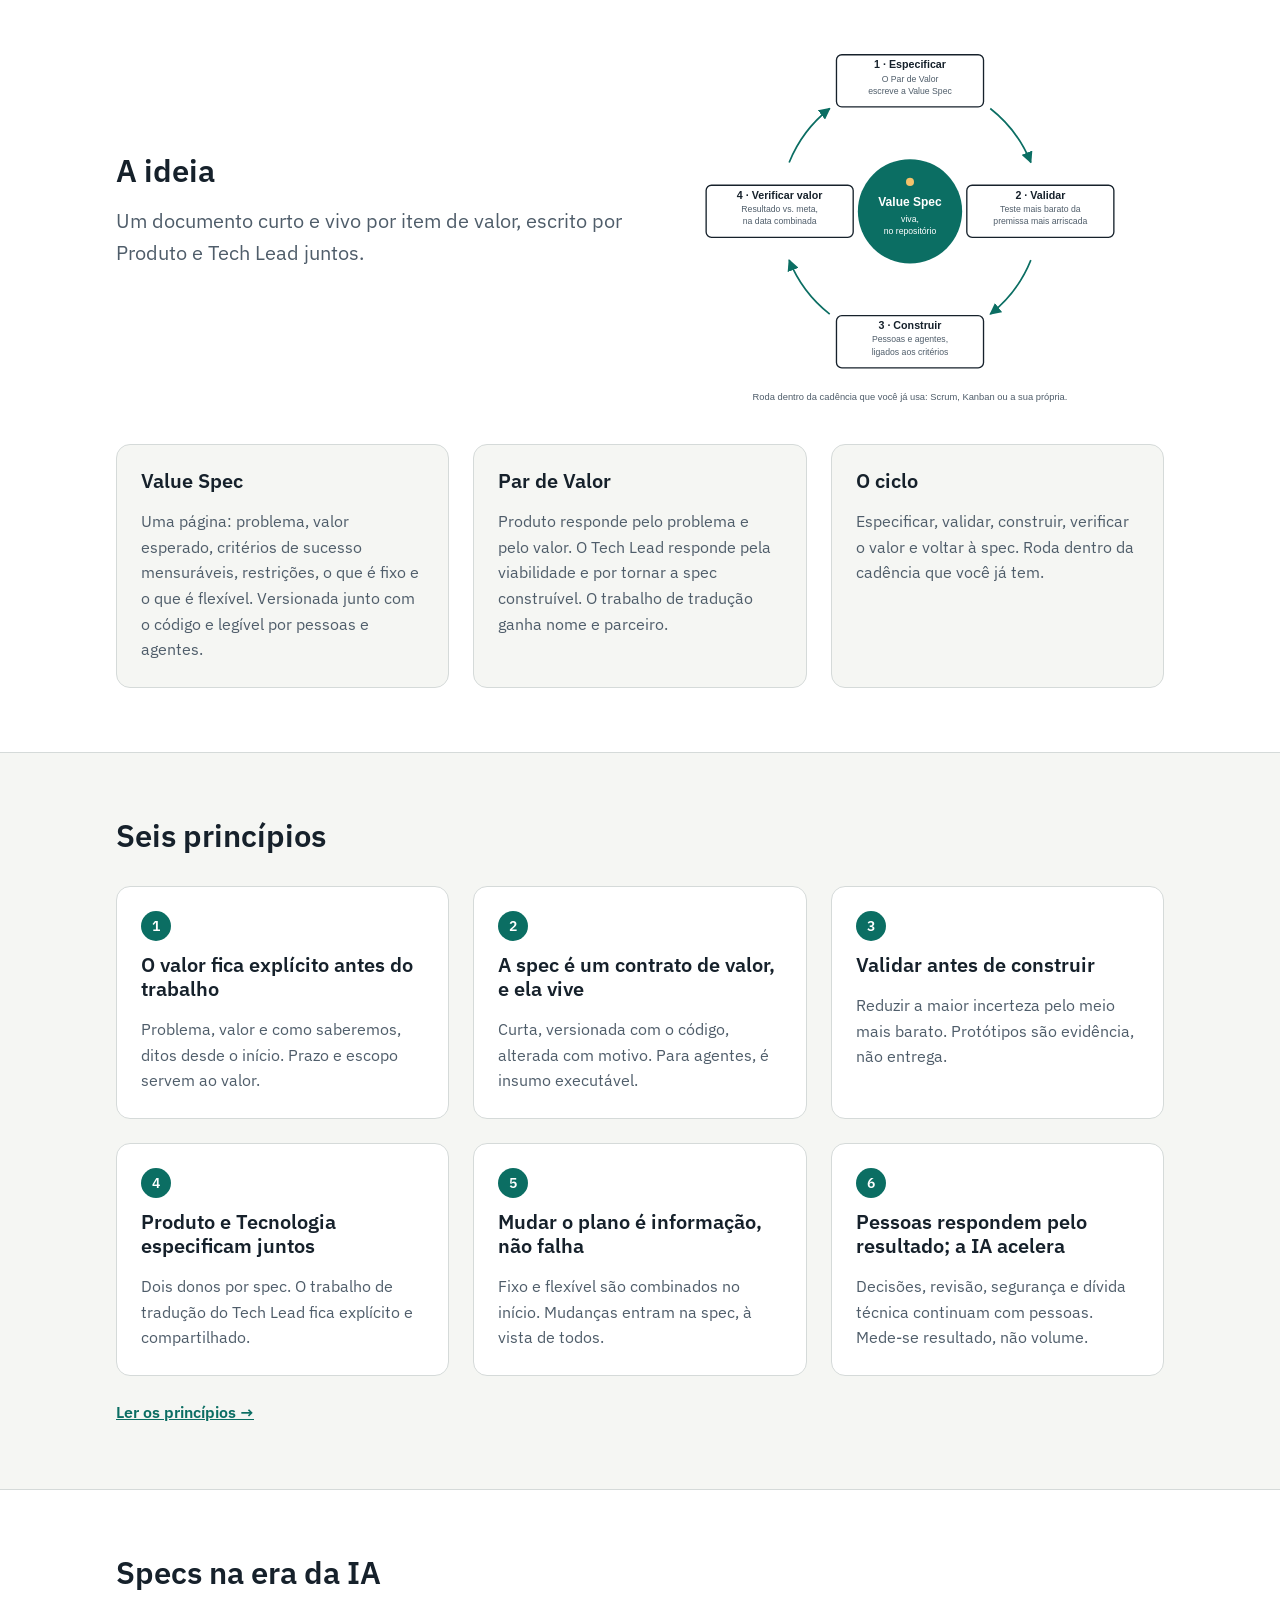
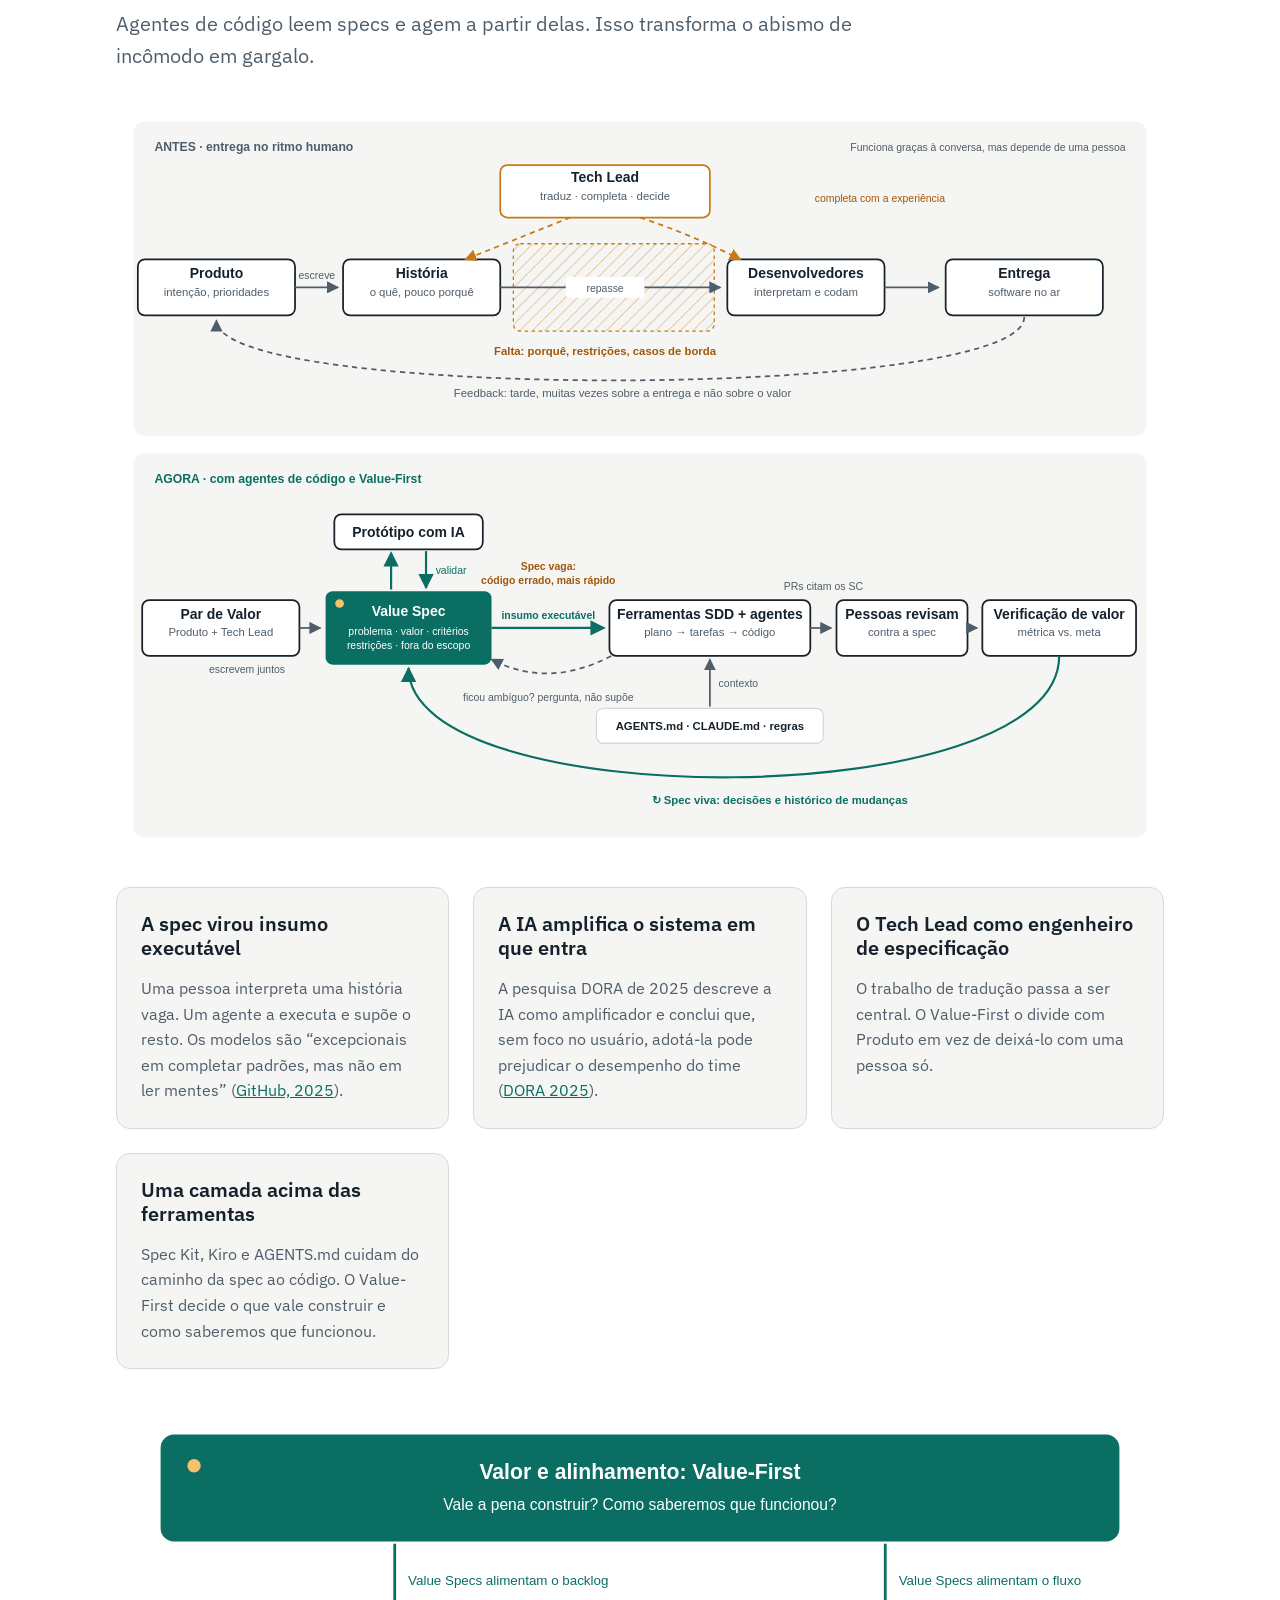
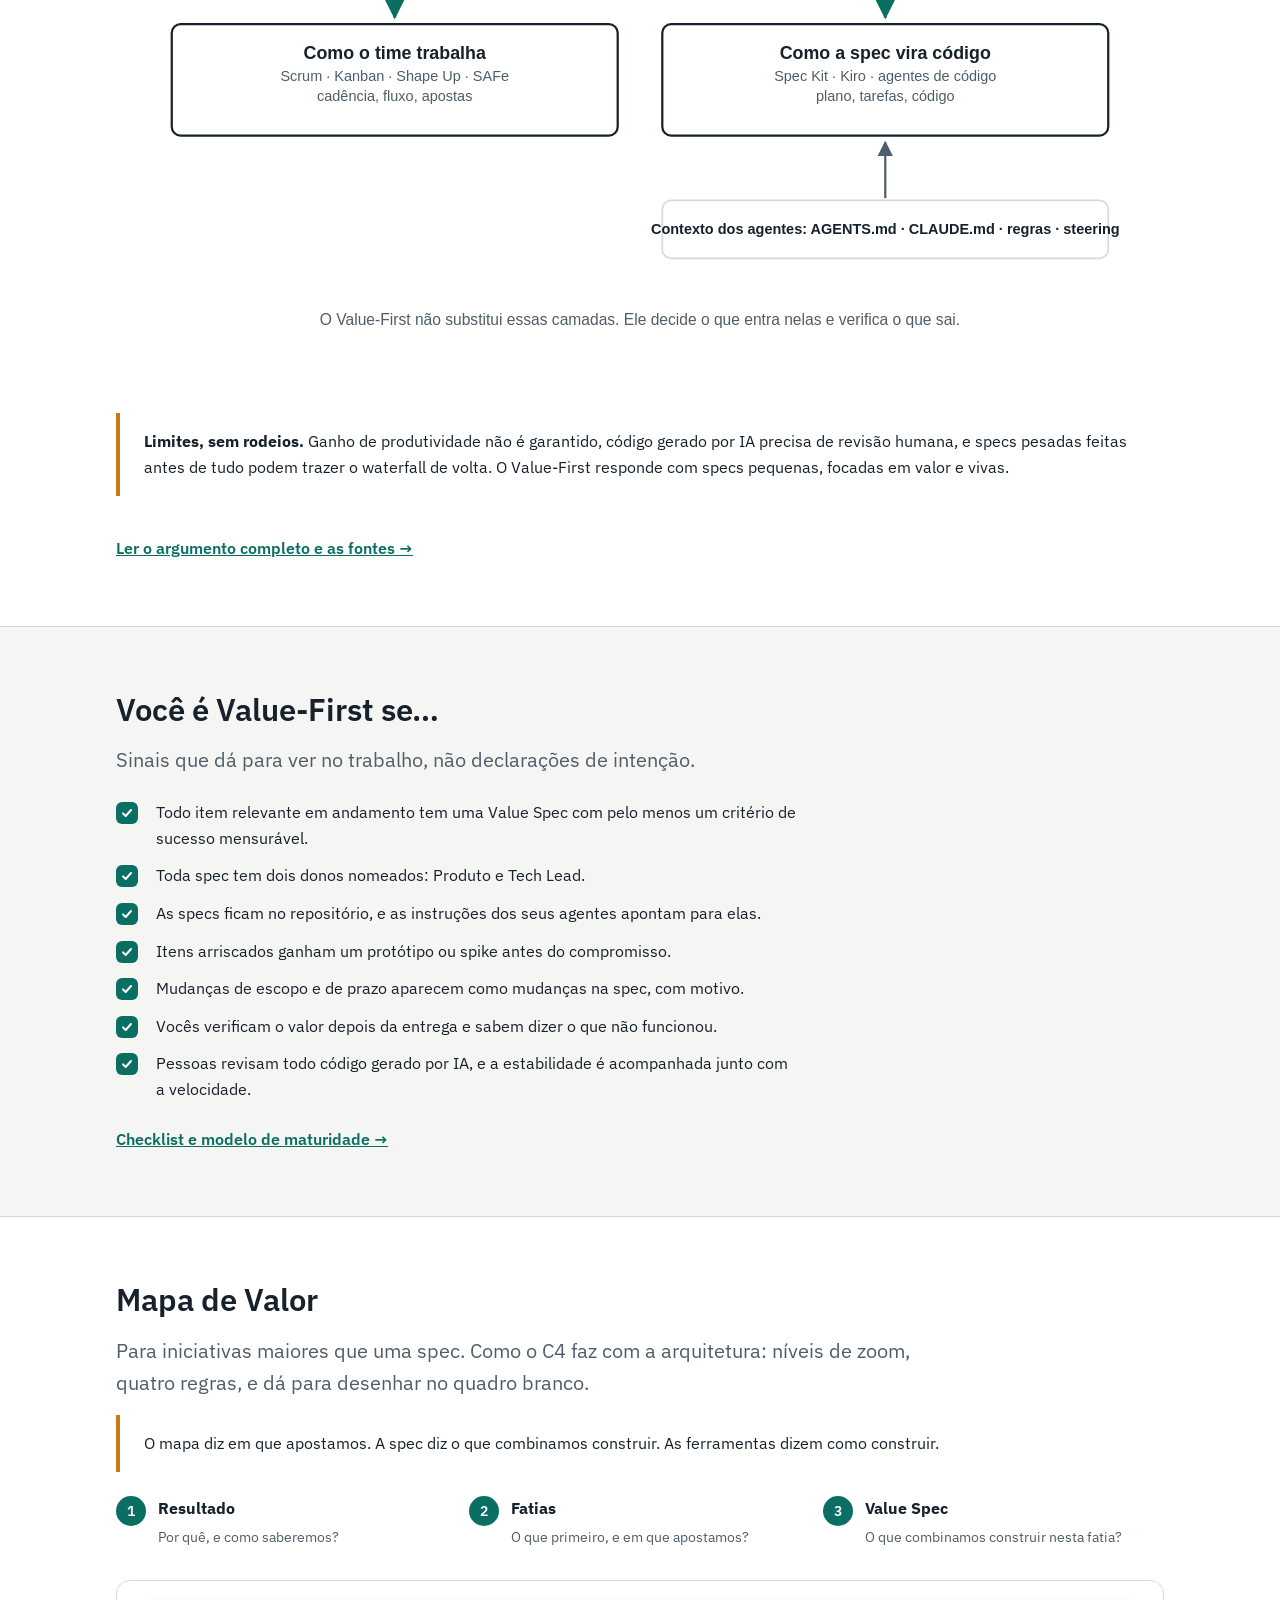
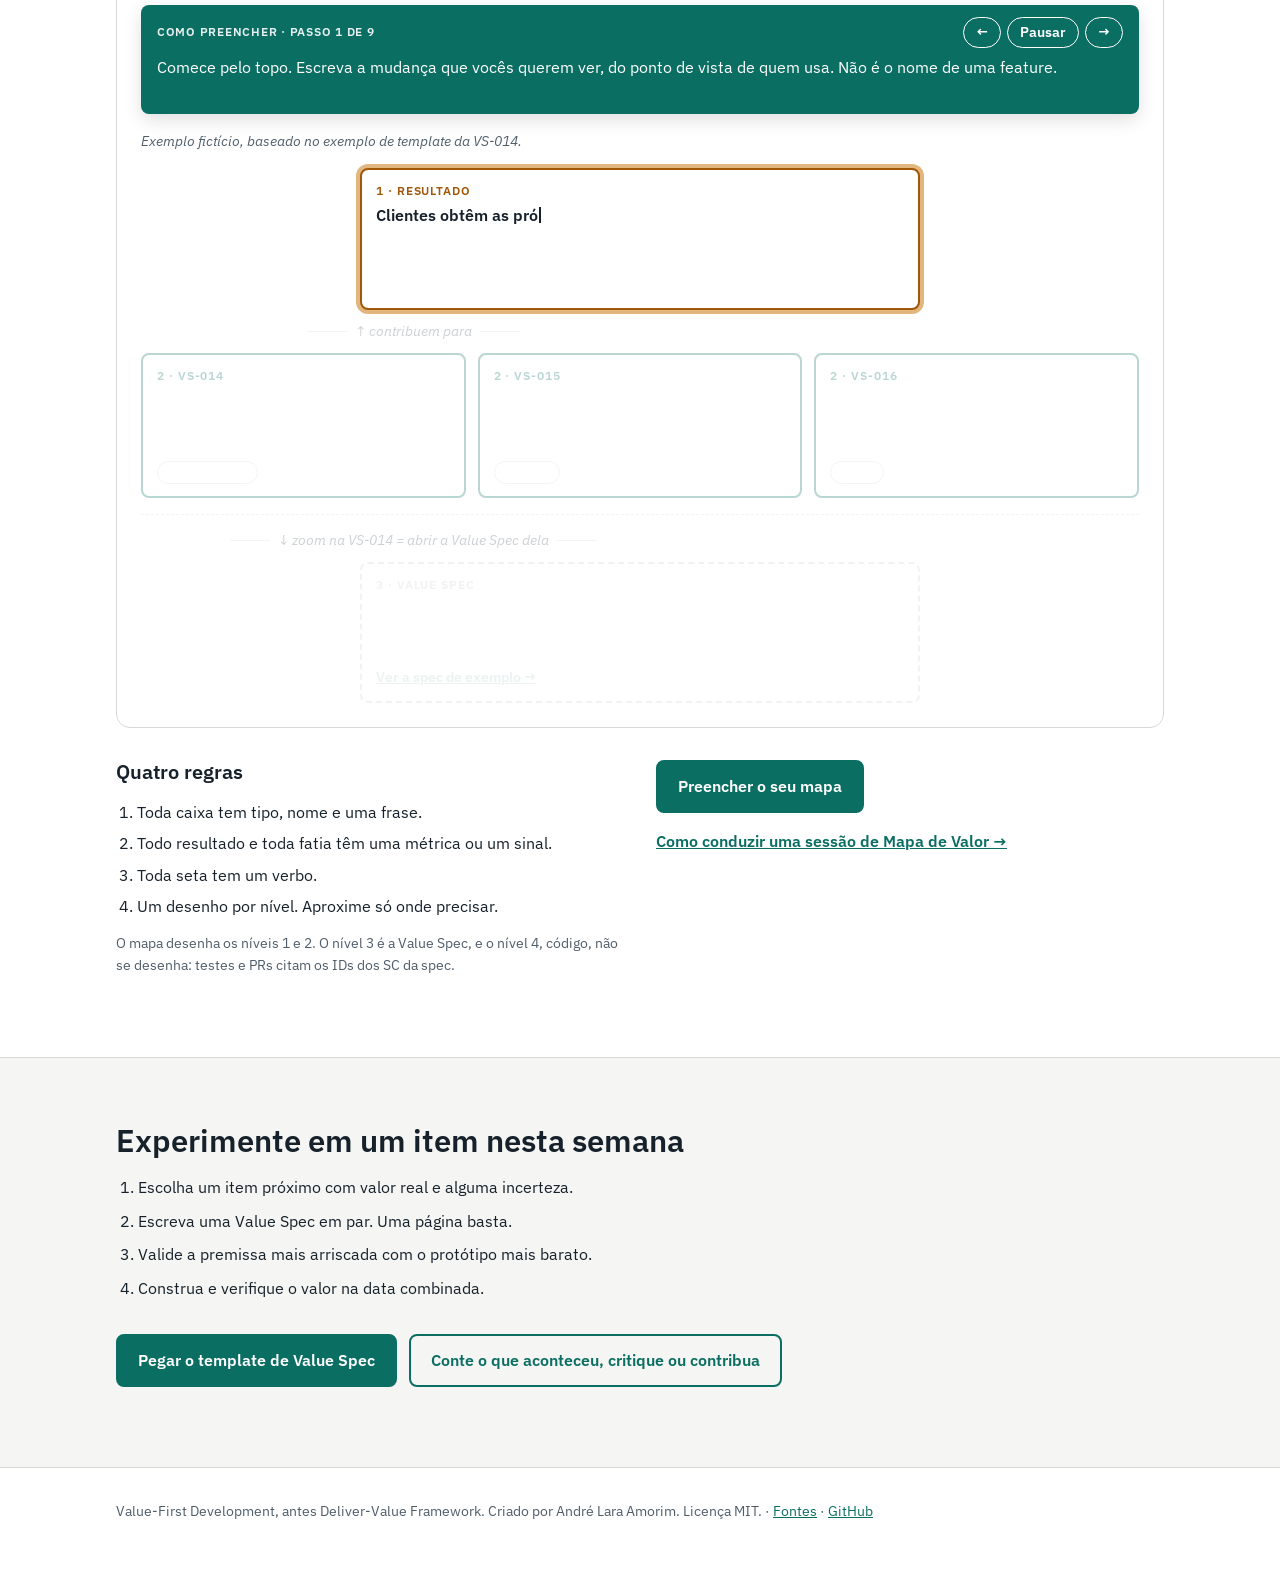
==== commit b393fb54: "docs: separate bets, agreement and execution layers; map draws levels 1-2 only - Value Map no longer" ====
--- a/site/pt/index.html
+++ b/site/pt/index.html
@@ -88,7 +88,8 @@
 .box .st{align-self:flex-start;margin-top:4px;font-size:.75rem;font-weight:600;border:1px solid var(--vf-border);border-radius:999px;padding:1px 8px;color:var(--vf-muted)}
 .box.out{--box:var(--vf-accent)}
 .box.slice.on{box-shadow:0 0 0 4px color-mix(in srgb,var(--vf-primary) 18%,transparent)}
-.box.sc{--box:var(--vf-muted);border-width:1px}
+.box.spec{--box:var(--vf-muted);border-style:dashed;max-width:560px;margin:0 auto;width:100%}
+.box.spec a{font-size:var(--vf-text-sm);font-weight:600}
 .verb{display:flex;align-items:center;justify-content:center;gap:8px;margin:10px 0;color:var(--vf-muted);font-size:var(--vf-text-sm);font-style:italic}
 .verb::before,.verb::after{content:"";height:1px;width:40px;background:var(--vf-border)}
 .zoom{border-top:1px dashed var(--vf-border);margin-top:16px;padding-top:4px}
@@ -173,22 +174,23 @@
 
 <section id="map" aria-labelledby="map-h"><div class="wrap">
 <h2 id="map-h">Mapa de Valor</h2>
-<p class="lead">Para iniciativas maiores que uma spec. Como o C4 faz com a arquitetura: três níveis de zoom, quatro regras, e dá para desenhar no quadro branco.</p>
-<ol class="levels"><li><span class="num" aria-hidden="true">1</span><b>Resultado</b><span>Por quê, e como saberemos?</span></li><li><span class="num" aria-hidden="true">2</span><b>Fatias</b><span>O que primeiro, e em que apostamos?</span></li><li><span class="num" aria-hidden="true">3</span><b>Critérios</b><span>Como sabemos que esta fatia funciona?</span></li></ol>
+<p class="lead">Para iniciativas maiores que uma spec. Como o C4 faz com a arquitetura: níveis de zoom, quatro regras, e dá para desenhar no quadro branco.</p>
+<p class="callout" style="margin-top:0">O mapa diz em que apostamos. A spec diz o que combinamos construir. As ferramentas dizem como construir.</p>
+<ol class="levels"><li><span class="num" aria-hidden="true">1</span><b>Resultado</b><span>Por quê, e como saberemos?</span></li><li><span class="num" aria-hidden="true">2</span><b>Fatias</b><span>O que primeiro, e em que apostamos?</span></li><li><span class="num" aria-hidden="true">3</span><b>Value Spec</b><span>O que combinamos construir nesta fatia?</span></li></ol>
 <div class="map" data-demo>
-<script type="application/json">{"hints": ["Comece pelo topo. Escreva a mudança que vocês querem ver, do ponto de vista de quem usa. Não é o nome de uma feature.", "Uma frase: quem tem o problema hoje, e qual é. Se houver dado, melhor.", "Uma métrica só, com linha de base, meta e prazo. Se não houver acordo sobre ela, provavelmente são duas iniciativas.", "Diga o que fica de fora. É o que impede a iniciativa de crescer sem ninguém perceber.", "Agora as fatias. Cada uma deve conseguir mover a métrica sozinha. Comece pela que ensina mais rápido e escreva a aposta mais arriscada dela.", "A próxima fatia pode ser uma aposta menor, com evidência parcial. Diga quantas pessoas pediram.", "“Não validada” é uma resposta honesta. Mostra ao time onde está o risco antes de alguém construir.", "Dê zoom só na fatia que vai ser construída agora. Os critérios ficam na Value Spec, e cada um diz o que o verifica.", "Pronto. Cada fatia vira uma Value Spec. Depois de cada verificação de valor, atualize o status e a ordem das fatias."], "step": "Passo {n} de {t}", "play": "Continuar", "pause_l": "Pausar", "restart": "Ver de novo", "prev": "Passo anterior", "next": "Próximo passo"}</script>
+<script type="application/json">{"hints": ["Comece pelo topo. Escreva a mudança que vocês querem ver, do ponto de vista de quem usa. Não é o nome de uma feature.", "Uma frase: quem tem o problema hoje, e qual é. Se houver dado, melhor.", "Uma métrica só, com linha de base, meta e prazo. Se não houver acordo sobre ela, provavelmente são duas iniciativas.", "Diga o que fica de fora. É o que impede a iniciativa de crescer sem ninguém perceber.", "Agora as fatias. Cada uma deve conseguir mover a métrica sozinha. Comece pela que ensina mais rápido e escreva a aposta mais arriscada dela.", "A próxima fatia pode ser uma aposta menor, com evidência parcial. Diga quantas pessoas pediram.", "“Não validada” é uma resposta honesta. Mostra ao time onde está o risco antes de alguém construir.", "Para dar zoom numa fatia, abra a Value Spec dela. Critérios, restrições e decisões ficam lá, não no mapa. Assim o mapa continua sendo uma lista de apostas, não um documento de requisitos.", "Pronto. Cada fatia vira uma Value Spec. Depois de cada verificação de valor, atualize o status e a ordem das fatias."], "step": "Passo {n} de {t}", "play": "Continuar", "pause_l": "Pausar", "restart": "Ver de novo", "prev": "Passo anterior", "next": "Próximo passo"}</script>
 <div class="guide" hidden><div class="gtop"><span class="glabel">Como preencher · <span class="gstep"></span></span><span class="gbtn"><button type="button" data-a="prev" aria-label="Passo anterior">←</button><button type="button" data-a="play" class="gplay">Pausar</button><button type="button" data-a="next" aria-label="Próximo passo">→</button></span></div><p class="ghint" aria-live="polite"></p></div>
 <p class="ex">Exemplo fictício, baseado no exemplo de template da VS-014.</p>
 <div class="lvl lvl-1"><div class="box out" data-s="1"><span class="ty">1 · Resultado</span><b class="fld" data-s="1">Clientes obtêm as próprias faturas</b><p class="fld" data-s="2">Contatos financeiros pedem faturas ao suporte.</p><p class="m fld" data-s="3">Tickets de fatura: ~120 → ≤ 40 / semana, 6 semanas após o lançamento</p><small class="fld" data-s="4">Fora: pagamento, edição de faturas</small></div></div>
 <p class="verb" data-s="5">↑ contribuem para</p>
 <div class="lvl"><div class="box slice on" data-s="5"><span class="ty">2 · VS-014</span><b class="fld" data-s="5">Baixar faturas no portal</b><p class="fld" data-s="5">Aposta: clientes usam o portal em vez de mandar e-mail ao suporte (validada 5/6)</p><span class="st fld" data-s="5">Em construção</span></div><div class="box slice" data-s="6"><span class="ty">2 · VS-015</span><b class="fld" data-s="6">Filtrar faturas por data</b><p class="fld" data-s="6">Aposta: auditorias precisam de intervalos de datas (2 de 6 pediram)</p><span class="st fld" data-s="6">Próxima</span></div><div class="box slice" data-s="7"><span class="ty">2 · VS-016</span><b class="fld" data-s="7">Fatura mensal por e-mail</b><p class="fld" data-s="7">Aposta: receber é melhor que procurar (não validada)</p><span class="st fld" data-s="7">Talvez</span></div></div>
-<div class="zoom" data-s="8"><p class="verb">↓ zoom na VS-014</p>
-<div class="lvl"><div class="box sc" data-s="8"><span class="ty">3 · SC-1</span><b class="fld" data-s="8">Lista os últimos 24 meses da conta</b><small class="fld" data-s="8">verificado por: teste ponta a ponta</small></div><div class="box sc" data-s="8"><span class="ty">3 · SC-2</span><b class="fld" data-s="8">Entrega o PDF armazenado sem alterações</b><small class="fld" data-s="8">verificado por: teste de integração</small></div><div class="box sc" data-s="8"><span class="ty">3 · SC-3</span><b class="fld" data-s="8">403 sem billing_admin, tentativa registrada</b><small class="fld" data-s="8">verificado por: teste de segurança</small></div><div class="box sc" data-s="8"><span class="ty">3 · SC-4</span><b class="fld" data-s="8">p95 &lt; 1 s com até 500 faturas</b><small class="fld" data-s="8">verificado por: teste de carga</small></div></div></div>
+<div class="zoom" data-s="8"><p class="verb">↓ zoom na VS-014 = abrir a Value Spec dela</p>
+<div class="lvl"><div class="box spec" data-s="8"><span class="ty">3 · Value Spec</span><b class="fld" data-s="8">VS-014 · Baixar faturas no portal</b><p class="fld" data-s="8">Problema, critérios de sucesso SC-1 a SC-4, restrições, decisões e instruções para agentes. Fica no repositório, não no mapa.</p><a href="https://github.com/andrelaf/deliver-value-methodology/blob/main/templates/pt/value-spec-example.md">Ver a spec de exemplo →</a></div></div></div>
 </div>
 <div class="mapfoot"><div>
 <h3>Quatro regras</h3>
 <ol><li>Toda caixa tem tipo, nome e uma frase.</li><li>Todo resultado e toda fatia têm uma métrica ou um sinal.</li><li>Toda seta tem um verbo.</li><li>Um desenho por nível. Aproxime só onde precisar.</li></ol>
-<p class="note" style="margin-top:12px">O nível 4, código, não se desenha: testes e PRs citam os IDs dos SC.</p>
+<p class="note" style="margin-top:12px">O mapa desenha os níveis 1 e 2. O nível 3 é a Value Spec, e o nível 4, código, não se desenha: testes e PRs citam os IDs dos SC da spec.</p>
 </div><div>
 <div class="ctas" style="margin-top:0"><a class="btn primary" href="map.html">Preencher o seu mapa</a></div>
 <a class="more" style="margin-top:0" href="https://github.com/andrelaf/deliver-value-methodology/blob/main/docs/pt/value-map.md">Como conduzir uma sessão de Mapa de Valor →</a>
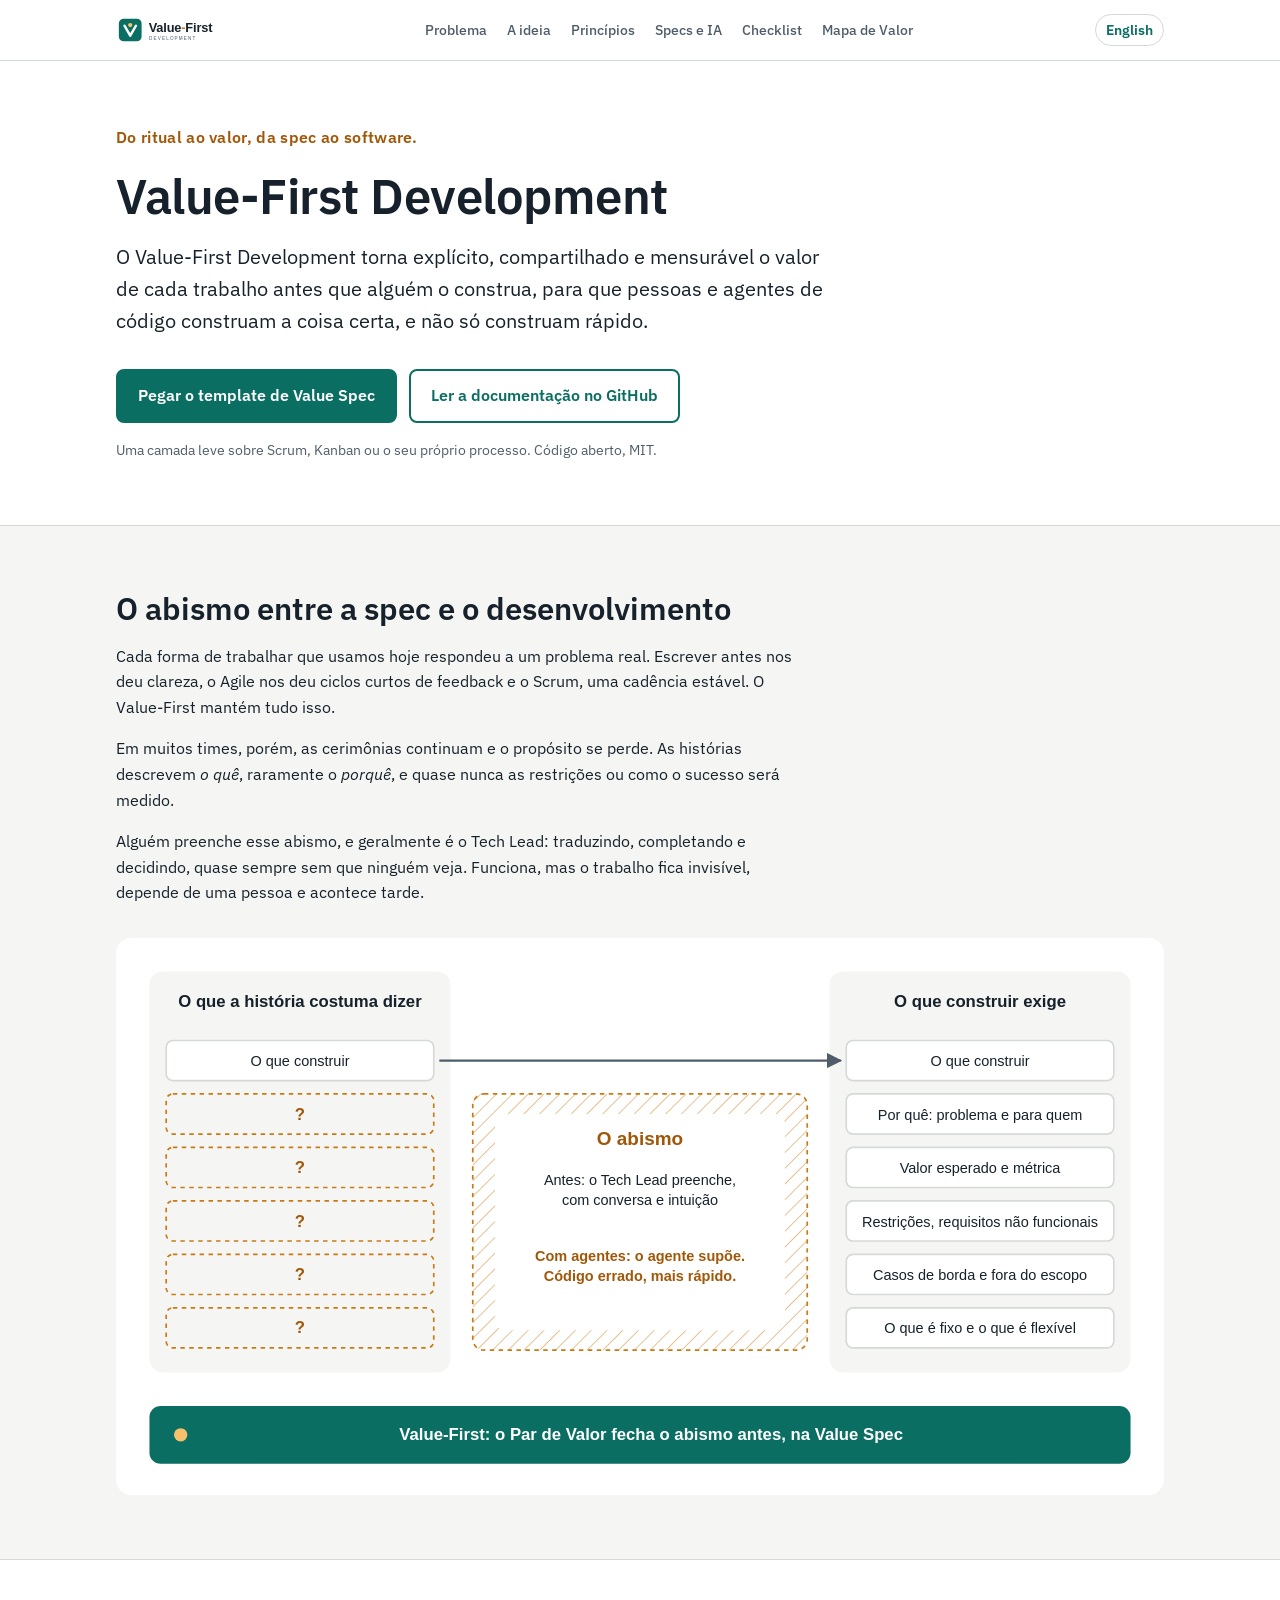
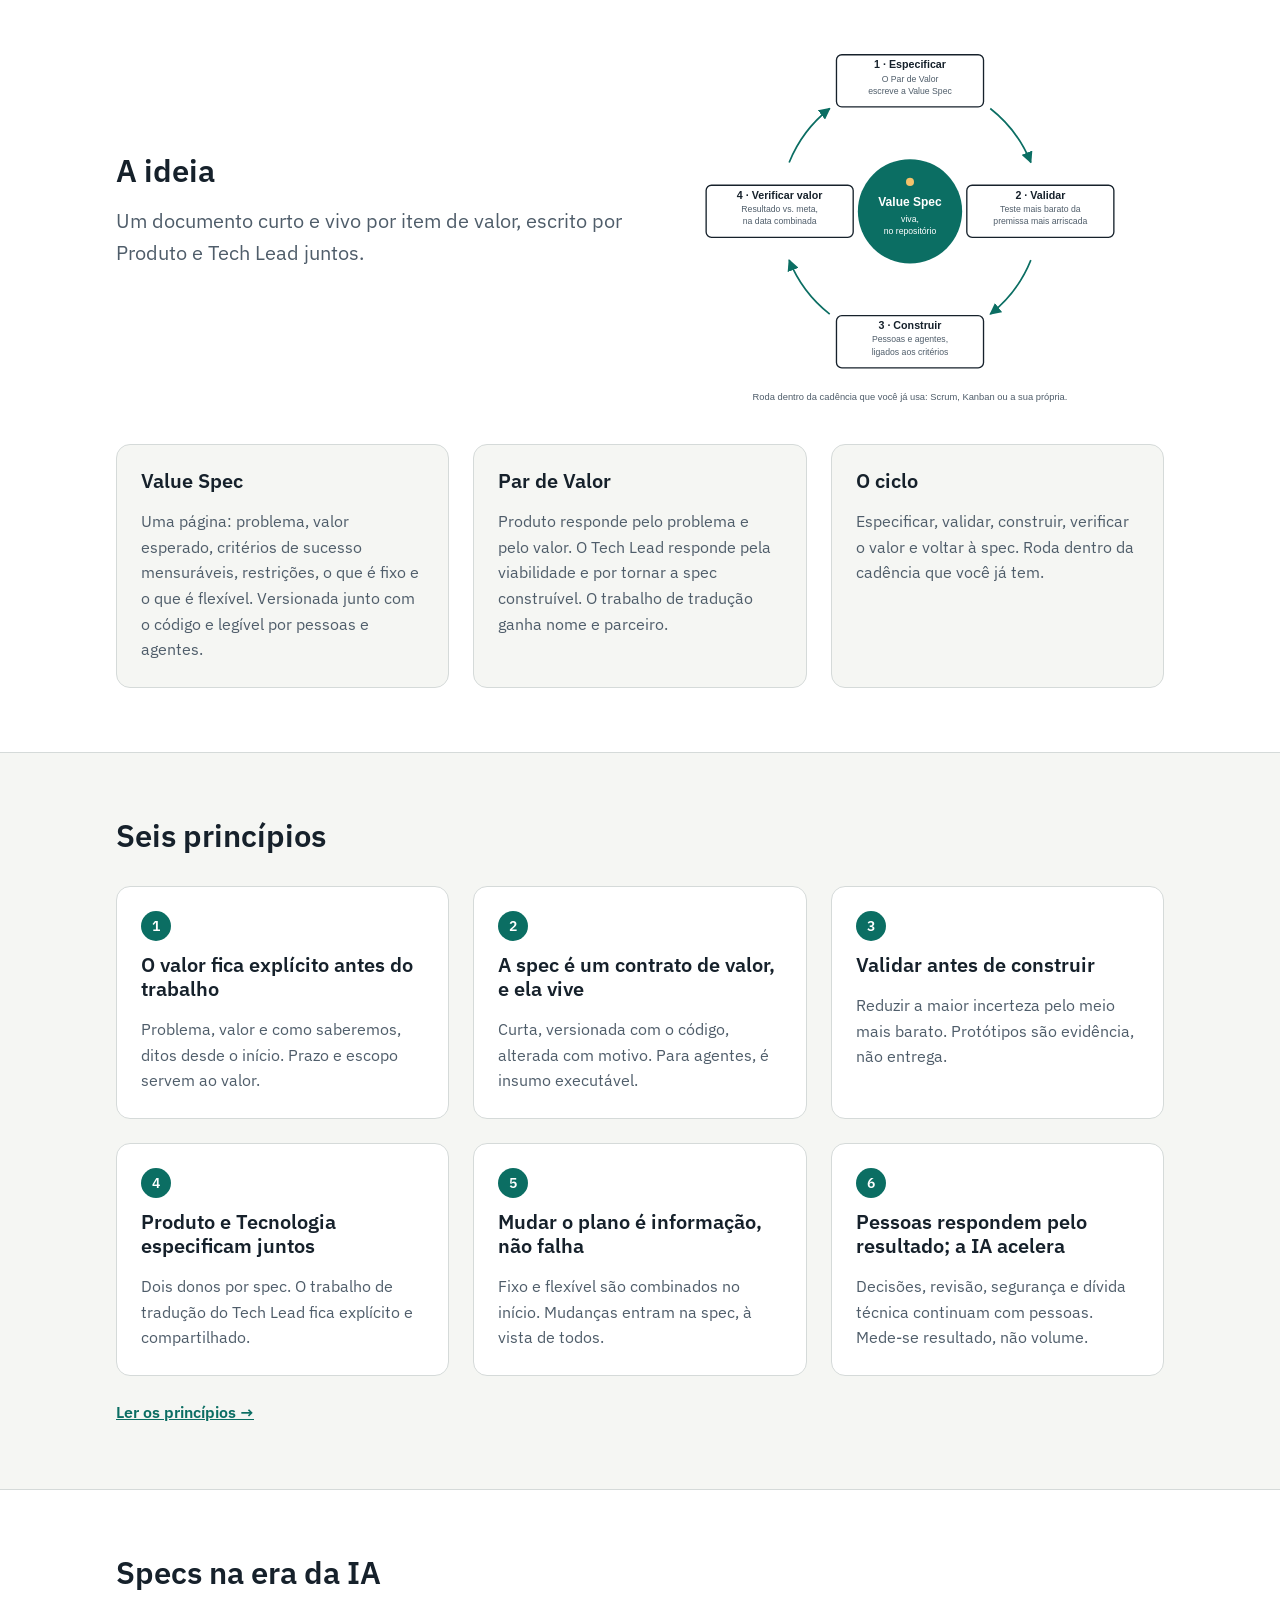
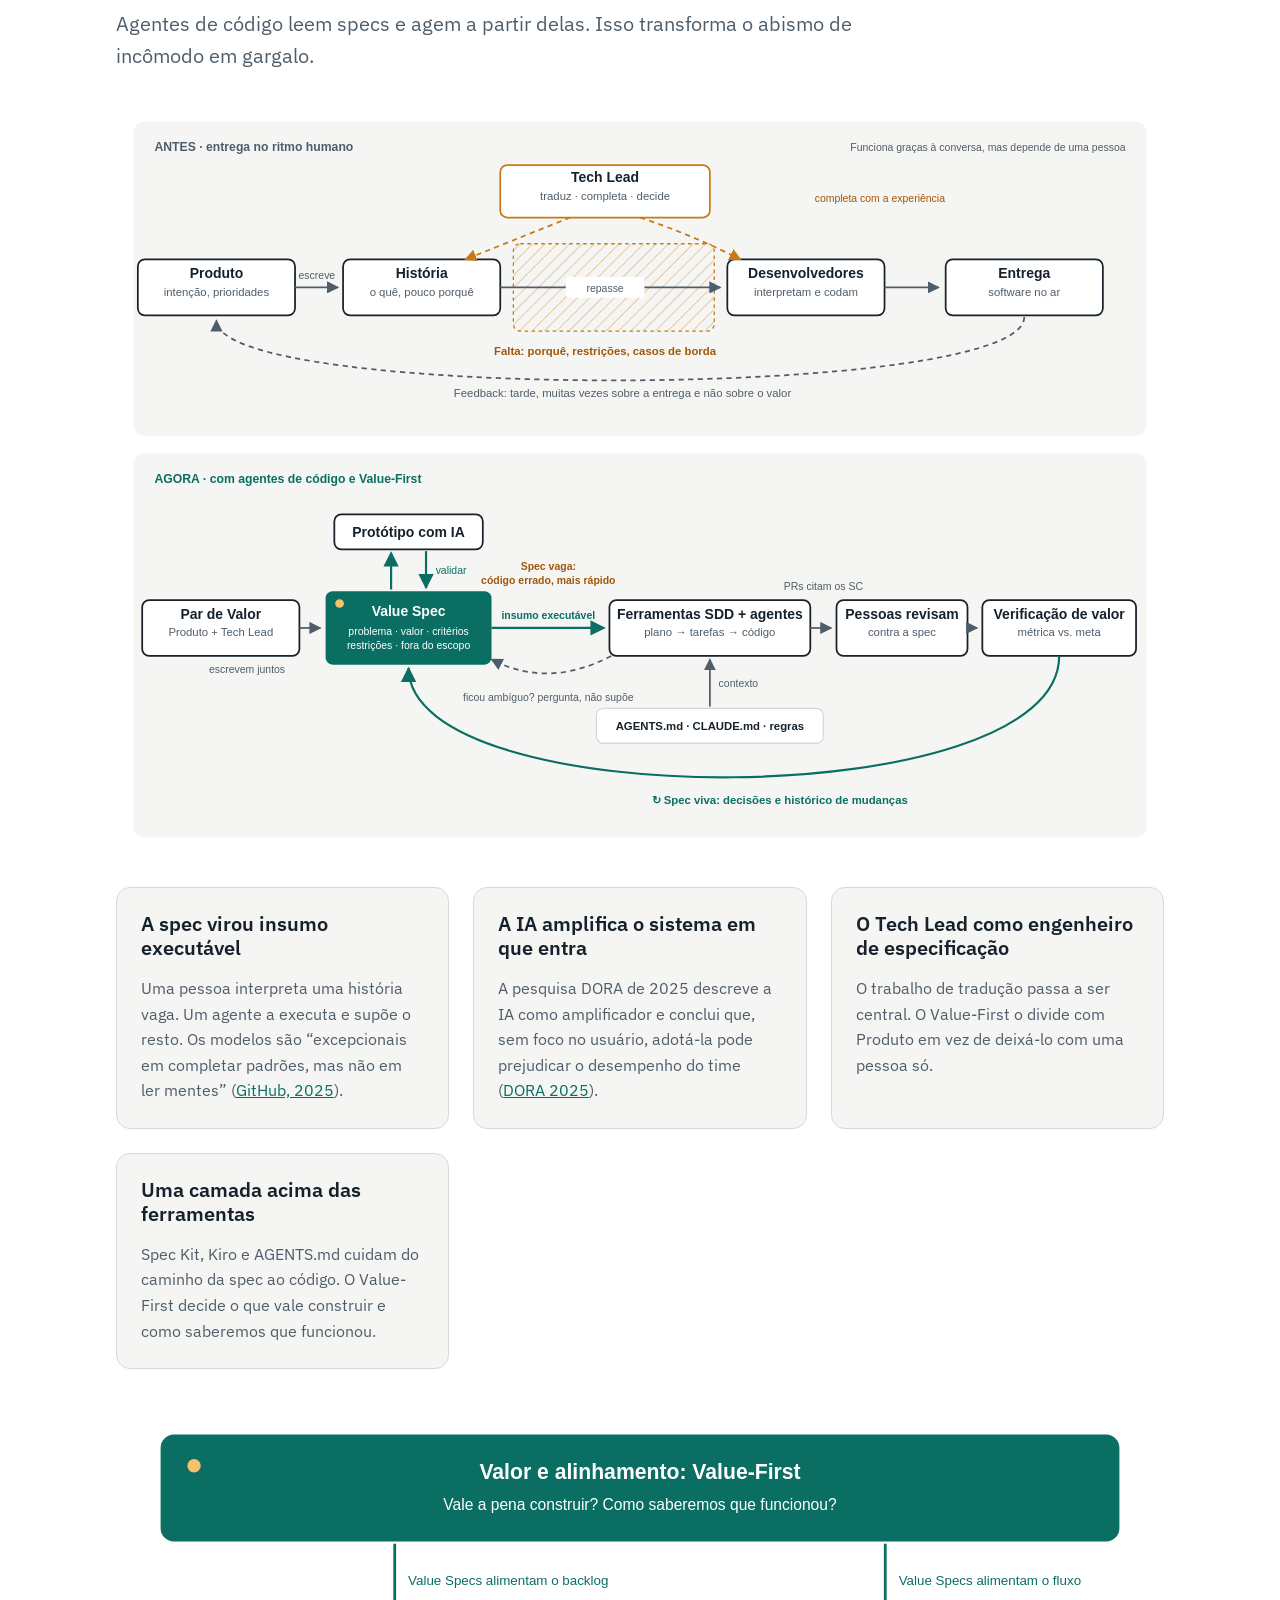
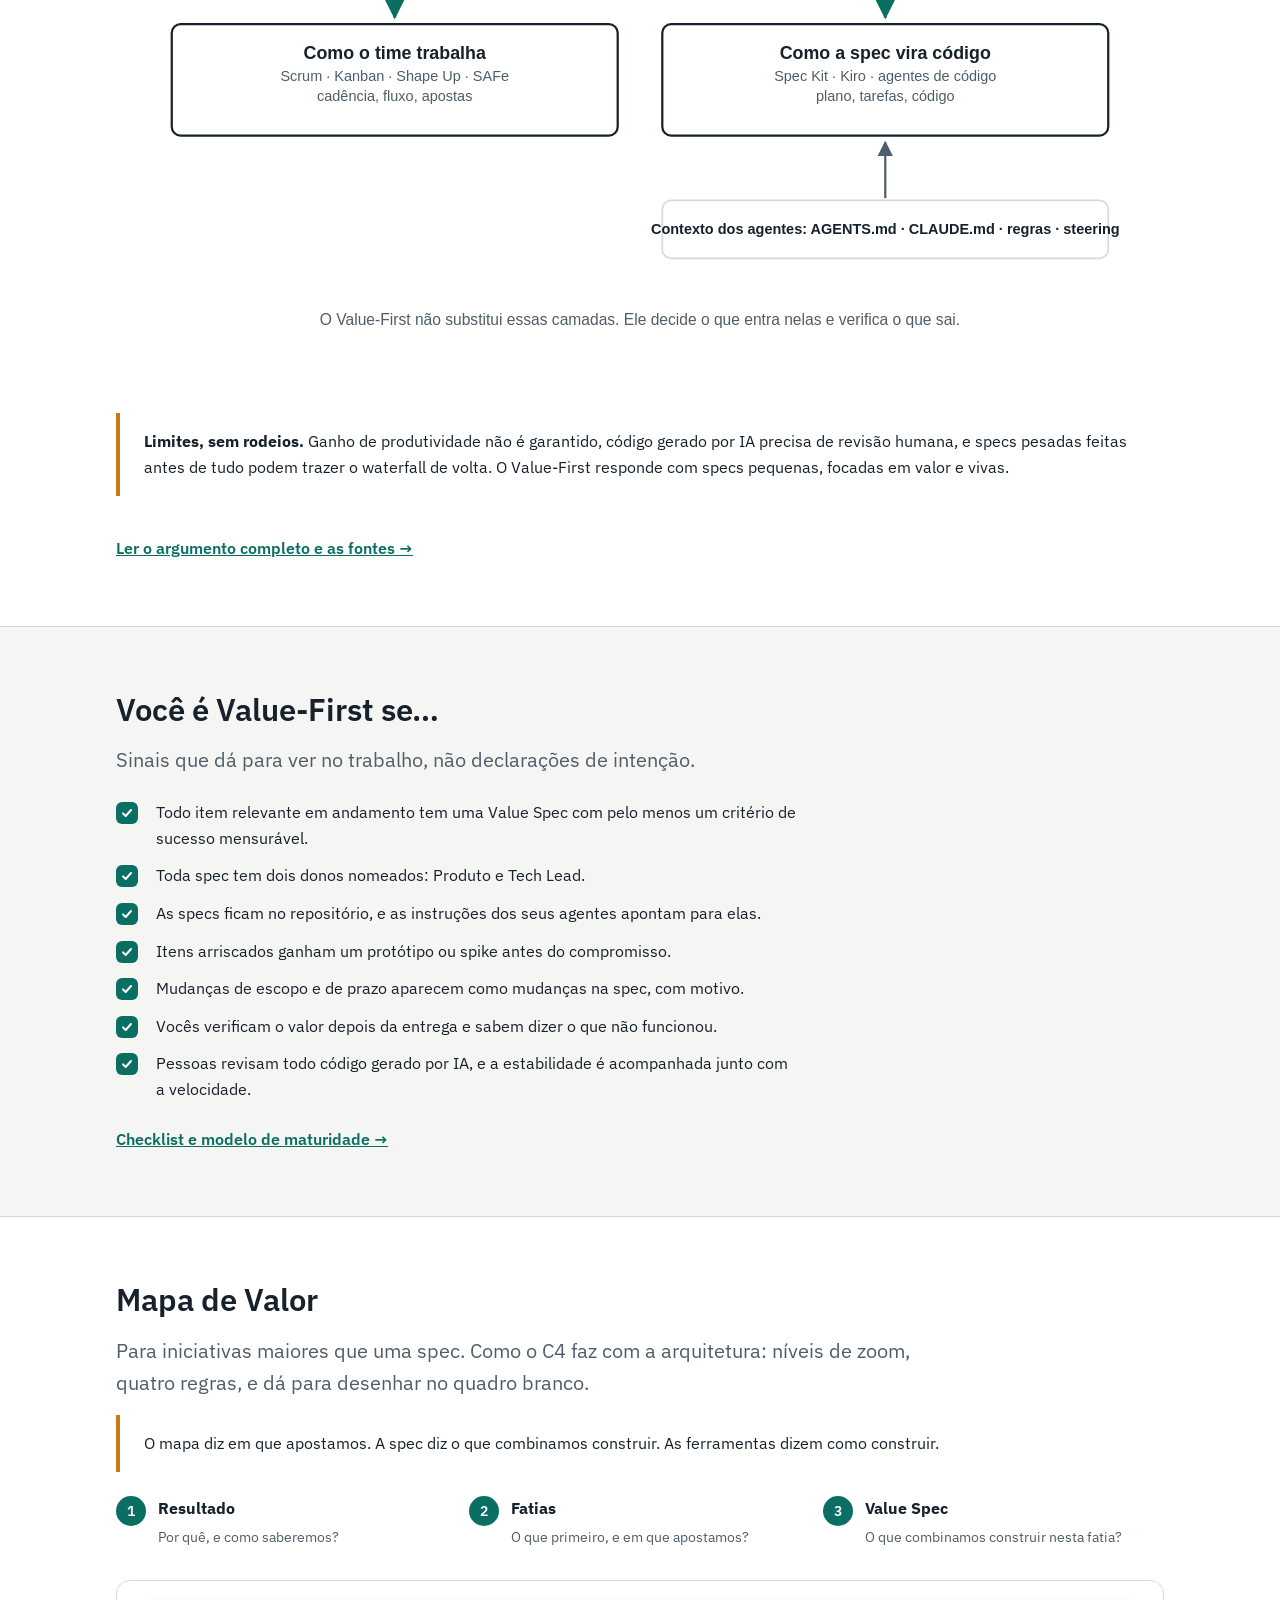
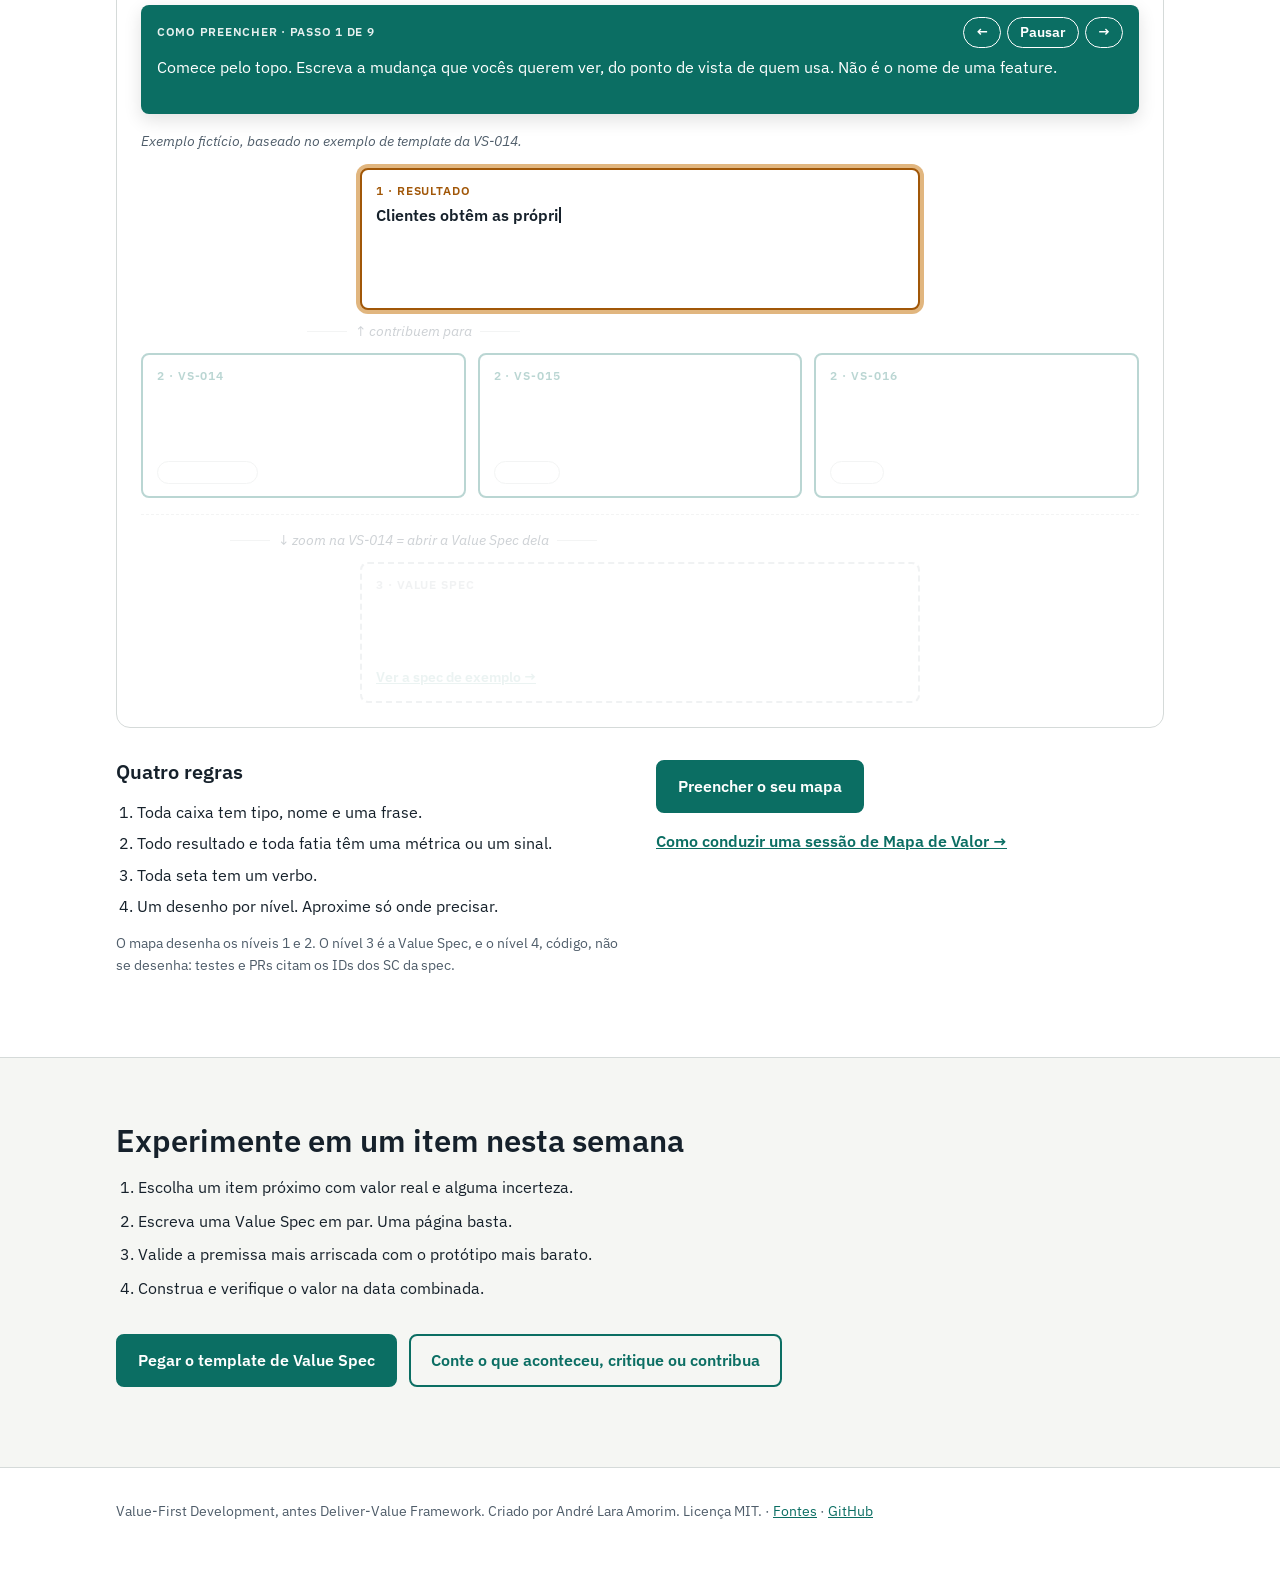
==== commit 9046839a: "chore: point links to the value-first repo name (D25) Co-Authored-By: Claude Opus 5.5 <noreply@anthr" ====
--- a/site/pt/index.html
+++ b/site/pt/index.html
@@ -6,13 +6,13 @@
 <title>Value-First Development</title>
 <meta name="description" content="Torne explícito, compartilhado e mensurável o valor de cada trabalho antes de construí-lo, para que pessoas e agentes de código construam a coisa certa.">
 <meta name="color-scheme" content="light dark">
-<link rel="canonical" href="https://andrelaf.github.io/deliver-value-methodology/pt/">
-<link rel="alternate" hreflang="en" href="https://andrelaf.github.io/deliver-value-methodology/">
-<link rel="alternate" hreflang="pt-BR" href="https://andrelaf.github.io/deliver-value-methodology/pt/">
+<link rel="canonical" href="https://andrelaf.github.io/value-first/pt/">
+<link rel="alternate" hreflang="en" href="https://andrelaf.github.io/value-first/">
+<link rel="alternate" hreflang="pt-BR" href="https://andrelaf.github.io/value-first/pt/">
 <meta property="og:title" content="Value-First Development">
 <meta property="og:description" content="Torne explícito, compartilhado e mensurável o valor de cada trabalho antes de construí-lo, para que pessoas e agentes de código construam a coisa certa.">
 <meta property="og:type" content="website">
-<meta property="og:url" content="https://andrelaf.github.io/deliver-value-methodology/pt/">
+<meta property="og:url" content="https://andrelaf.github.io/value-first/pt/">
 <link rel="icon" href="../assets/favicon.svg" type="image/svg+xml">
 <link rel="preconnect" href="https://fonts.googleapis.com">
 <link rel="preconnect" href="https://fonts.gstatic.com" crossorigin>
@@ -130,7 +130,7 @@
 <p class="tag">Do ritual ao valor, da spec ao software.</p>
 <h1>Value-First Development</h1>
 <p class="thesis">O Value-First Development torna explícito, compartilhado e mensurável o valor de cada trabalho antes que alguém o construa, para que pessoas e agentes de código construam a coisa certa, e não só construam rápido.</p>
-<div class="ctas"><a class="btn primary" href="https://github.com/andrelaf/deliver-value-methodology/blob/main/templates/pt/value-spec.md">Pegar o template de Value Spec</a><a class="btn ghost" href="https://github.com/andrelaf/deliver-value-methodology/blob/main/README.pt-BR.md">Ler a documentação no GitHub</a></div>
+<div class="ctas"><a class="btn primary" href="https://github.com/andrelaf/value-first/blob/main/templates/pt/value-spec.md">Pegar o template de Value Spec</a><a class="btn ghost" href="https://github.com/andrelaf/value-first/blob/main/README.pt-BR.md">Ler a documentação no GitHub</a></div>
 <p class="note">Uma camada leve sobre Scrum, Kanban ou o seu próprio processo. Código aberto, MIT.</p>
 </div></section>
 
@@ -152,7 +152,7 @@
 <section id="principles" aria-labelledby="principles-h"><div class="wrap">
 <h2 id="principles-h">Seis princípios</h2>
 <div class="grid"><div class="card"><span class="num" aria-hidden="true">1</span><h3>O valor fica explícito antes do trabalho</h3><p>Problema, valor e como saberemos, ditos desde o início. Prazo e escopo servem ao valor.</p></div><div class="card"><span class="num" aria-hidden="true">2</span><h3>A spec é um contrato de valor, e ela vive</h3><p>Curta, versionada com o código, alterada com motivo. Para agentes, é insumo executável.</p></div><div class="card"><span class="num" aria-hidden="true">3</span><h3>Validar antes de construir</h3><p>Reduzir a maior incerteza pelo meio mais barato. Protótipos são evidência, não entrega.</p></div><div class="card"><span class="num" aria-hidden="true">4</span><h3>Produto e Tecnologia especificam juntos</h3><p>Dois donos por spec. O trabalho de tradução do Tech Lead fica explícito e compartilhado.</p></div><div class="card"><span class="num" aria-hidden="true">5</span><h3>Mudar o plano é informação, não falha</h3><p>Fixo e flexível são combinados no início. Mudanças entram na spec, à vista de todos.</p></div><div class="card"><span class="num" aria-hidden="true">6</span><h3>Pessoas respondem pelo resultado; a IA acelera</h3><p>Decisões, revisão, segurança e dívida técnica continuam com pessoas. Mede-se resultado, não volume.</p></div></div>
-<a class="more" href="https://github.com/andrelaf/deliver-value-methodology/blob/main/docs/pt/principles.md">Ler os princípios →</a>
+<a class="more" href="https://github.com/andrelaf/value-first/blob/main/docs/pt/principles.md">Ler os princípios →</a>
 </div></section>
 
 <section id="ai" aria-labelledby="ai-h"><div class="wrap">
@@ -162,14 +162,14 @@
 <div class="grid"><div class="card"><h3>A spec virou insumo executável</h3><p>Uma pessoa interpreta uma história vaga. Um agente a executa e supõe o resto. Os modelos são “excepcionais em completar padrões, mas não em ler mentes” (<a href="https://github.blog/ai-and-ml/generative-ai/spec-driven-development-with-ai-get-started-with-a-new-open-source-toolkit/">GitHub, 2025</a>).</p></div><div class="card"><h3>A IA amplifica o sistema em que entra</h3><p>A pesquisa DORA de 2025 descreve a IA como amplificador e conclui que, sem foco no usuário, adotá-la pode prejudicar o desempenho do time (<a href="https://cloud.google.com/blog/products/ai-machine-learning/announcing-the-2025-dora-report">DORA 2025</a>).</p></div><div class="card"><h3>O Tech Lead como engenheiro de especificação</h3><p>O trabalho de tradução passa a ser central. O Value-First o divide com Produto em vez de deixá-lo com uma pessoa só.</p></div><div class="card"><h3>Uma camada acima das ferramentas</h3><p>Spec Kit, Kiro e AGENTS.md cuidam do caminho da spec ao código. O Value-First decide o que vale construir e como saberemos que funcionou.</p></div></div>
 <figure><img src="../assets/comparison-pt.svg" alt="O Value-First fica acima de como o time trabalha (Scrum, Kanban, Shape Up) e de como a spec vira código (Spec Kit, Kiro, agentes)." width="940" height="520" loading="lazy"></figure>
 <p class="callout"><strong>Limites, sem rodeios.</strong> Ganho de produtividade não é garantido, código gerado por IA precisa de revisão humana, e specs pesadas feitas antes de tudo podem trazer o waterfall de volta. O Value-First responde com specs pequenas, focadas em valor e vivas.</p>
-<a class="more" href="https://github.com/andrelaf/deliver-value-methodology/blob/main/docs/pt/ai-and-specs.md">Ler o argumento completo e as fontes →</a>
+<a class="more" href="https://github.com/andrelaf/value-first/blob/main/docs/pt/ai-and-specs.md">Ler o argumento completo e as fontes →</a>
 </div></section>
 
 <section id="check" aria-labelledby="check-h"><div class="wrap">
 <h2 id="check-h">Você é Value-First se…</h2>
 <p class="lead">Sinais que dá para ver no trabalho, não declarações de intenção.</p>
 <ul class="checks"><li>Todo item relevante em andamento tem uma Value Spec com pelo menos um critério de sucesso mensurável.</li><li>Toda spec tem dois donos nomeados: Produto e Tech Lead.</li><li>As specs ficam no repositório, e as instruções dos seus agentes apontam para elas.</li><li>Itens arriscados ganham um protótipo ou spike antes do compromisso.</li><li>Mudanças de escopo e de prazo aparecem como mudanças na spec, com motivo.</li><li>Vocês verificam o valor depois da entrega e sabem dizer o que não funcionou.</li><li>Pessoas revisam todo código gerado por IA, e a estabilidade é acompanhada junto com a velocidade.</li></ul>
-<a class="more" href="https://github.com/andrelaf/deliver-value-methodology/blob/main/docs/pt/adoption.md">Checklist e modelo de maturidade →</a>
+<a class="more" href="https://github.com/andrelaf/value-first/blob/main/docs/pt/adoption.md">Checklist e modelo de maturidade →</a>
 </div></section>
 
 <section id="map" aria-labelledby="map-h"><div class="wrap">
@@ -185,7 +185,7 @@
 <p class="verb" data-s="5">↑ contribuem para</p>
 <div class="lvl"><div class="box slice on" data-s="5"><span class="ty">2 · VS-014</span><b class="fld" data-s="5">Baixar faturas no portal</b><p class="fld" data-s="5">Aposta: clientes usam o portal em vez de mandar e-mail ao suporte (validada 5/6)</p><span class="st fld" data-s="5">Em construção</span></div><div class="box slice" data-s="6"><span class="ty">2 · VS-015</span><b class="fld" data-s="6">Filtrar faturas por data</b><p class="fld" data-s="6">Aposta: auditorias precisam de intervalos de datas (2 de 6 pediram)</p><span class="st fld" data-s="6">Próxima</span></div><div class="box slice" data-s="7"><span class="ty">2 · VS-016</span><b class="fld" data-s="7">Fatura mensal por e-mail</b><p class="fld" data-s="7">Aposta: receber é melhor que procurar (não validada)</p><span class="st fld" data-s="7">Talvez</span></div></div>
 <div class="zoom" data-s="8"><p class="verb">↓ zoom na VS-014 = abrir a Value Spec dela</p>
-<div class="lvl"><div class="box spec" data-s="8"><span class="ty">3 · Value Spec</span><b class="fld" data-s="8">VS-014 · Baixar faturas no portal</b><p class="fld" data-s="8">Problema, critérios de sucesso SC-1 a SC-4, restrições, decisões e instruções para agentes. Fica no repositório, não no mapa.</p><a href="https://github.com/andrelaf/deliver-value-methodology/blob/main/templates/pt/value-spec-example.md">Ver a spec de exemplo →</a></div></div></div>
+<div class="lvl"><div class="box spec" data-s="8"><span class="ty">3 · Value Spec</span><b class="fld" data-s="8">VS-014 · Baixar faturas no portal</b><p class="fld" data-s="8">Problema, critérios de sucesso SC-1 a SC-4, restrições, decisões e instruções para agentes. Fica no repositório, não no mapa.</p><a href="https://github.com/andrelaf/value-first/blob/main/templates/pt/value-spec-example.md">Ver a spec de exemplo →</a></div></div></div>
 </div>
 <div class="mapfoot"><div>
 <h3>Quatro regras</h3>
@@ -193,18 +193,18 @@
 <p class="note" style="margin-top:12px">O mapa desenha os níveis 1 e 2. O nível 3 é a Value Spec, e o nível 4, código, não se desenha: testes e PRs citam os IDs dos SC da spec.</p>
 </div><div>
 <div class="ctas" style="margin-top:0"><a class="btn primary" href="map.html">Preencher o seu mapa</a></div>
-<a class="more" style="margin-top:0" href="https://github.com/andrelaf/deliver-value-methodology/blob/main/docs/pt/value-map.md">Como conduzir uma sessão de Mapa de Valor →</a>
+<a class="more" style="margin-top:0" href="https://github.com/andrelaf/value-first/blob/main/docs/pt/value-map.md">Como conduzir uma sessão de Mapa de Valor →</a>
 </div></div>
 </div></section>
 
 <section id="start" aria-labelledby="start-h"><div class="wrap">
 <h2 id="start-h">Experimente em um item nesta semana</h2>
 <ol class="steps"><li>Escolha um item próximo com valor real e alguma incerteza.</li><li>Escreva uma Value Spec em par. Uma página basta.</li><li>Valide a premissa mais arriscada com o protótipo mais barato.</li><li>Construa e verifique o valor na data combinada.</li></ol>
-<div class="ctas"><a class="btn primary" href="https://github.com/andrelaf/deliver-value-methodology/blob/main/templates/pt/value-spec.md">Pegar o template de Value Spec</a><a class="btn ghost" href="https://github.com/andrelaf/deliver-value-methodology/blob/main/CONTRIBUTING.md">Conte o que aconteceu, critique ou contribua</a></div>
+<div class="ctas"><a class="btn primary" href="https://github.com/andrelaf/value-first/blob/main/templates/pt/value-spec.md">Pegar o template de Value Spec</a><a class="btn ghost" href="https://github.com/andrelaf/value-first/blob/main/CONTRIBUTING.md">Conte o que aconteceu, critique ou contribua</a></div>
 </div></section>
 </main>
 <footer><div class="wrap">
-<p>Value-First Development, antes Deliver-Value Framework. Criado por André Lara Amorim. Licença MIT. · <a href="https://github.com/andrelaf/deliver-value-methodology/blob/main/docs/pt/sources.md">Fontes</a> · <a href="https://github.com/andrelaf/deliver-value-methodology">GitHub</a></p>
+<p>Value-First Development, antes Deliver-Value Framework. Criado por André Lara Amorim. Licença MIT. · <a href="https://github.com/andrelaf/value-first/blob/main/docs/pt/sources.md">Fontes</a> · <a href="https://github.com/andrelaf/value-first">GitHub</a></p>
 </div></footer>
 <script>
 (function(){
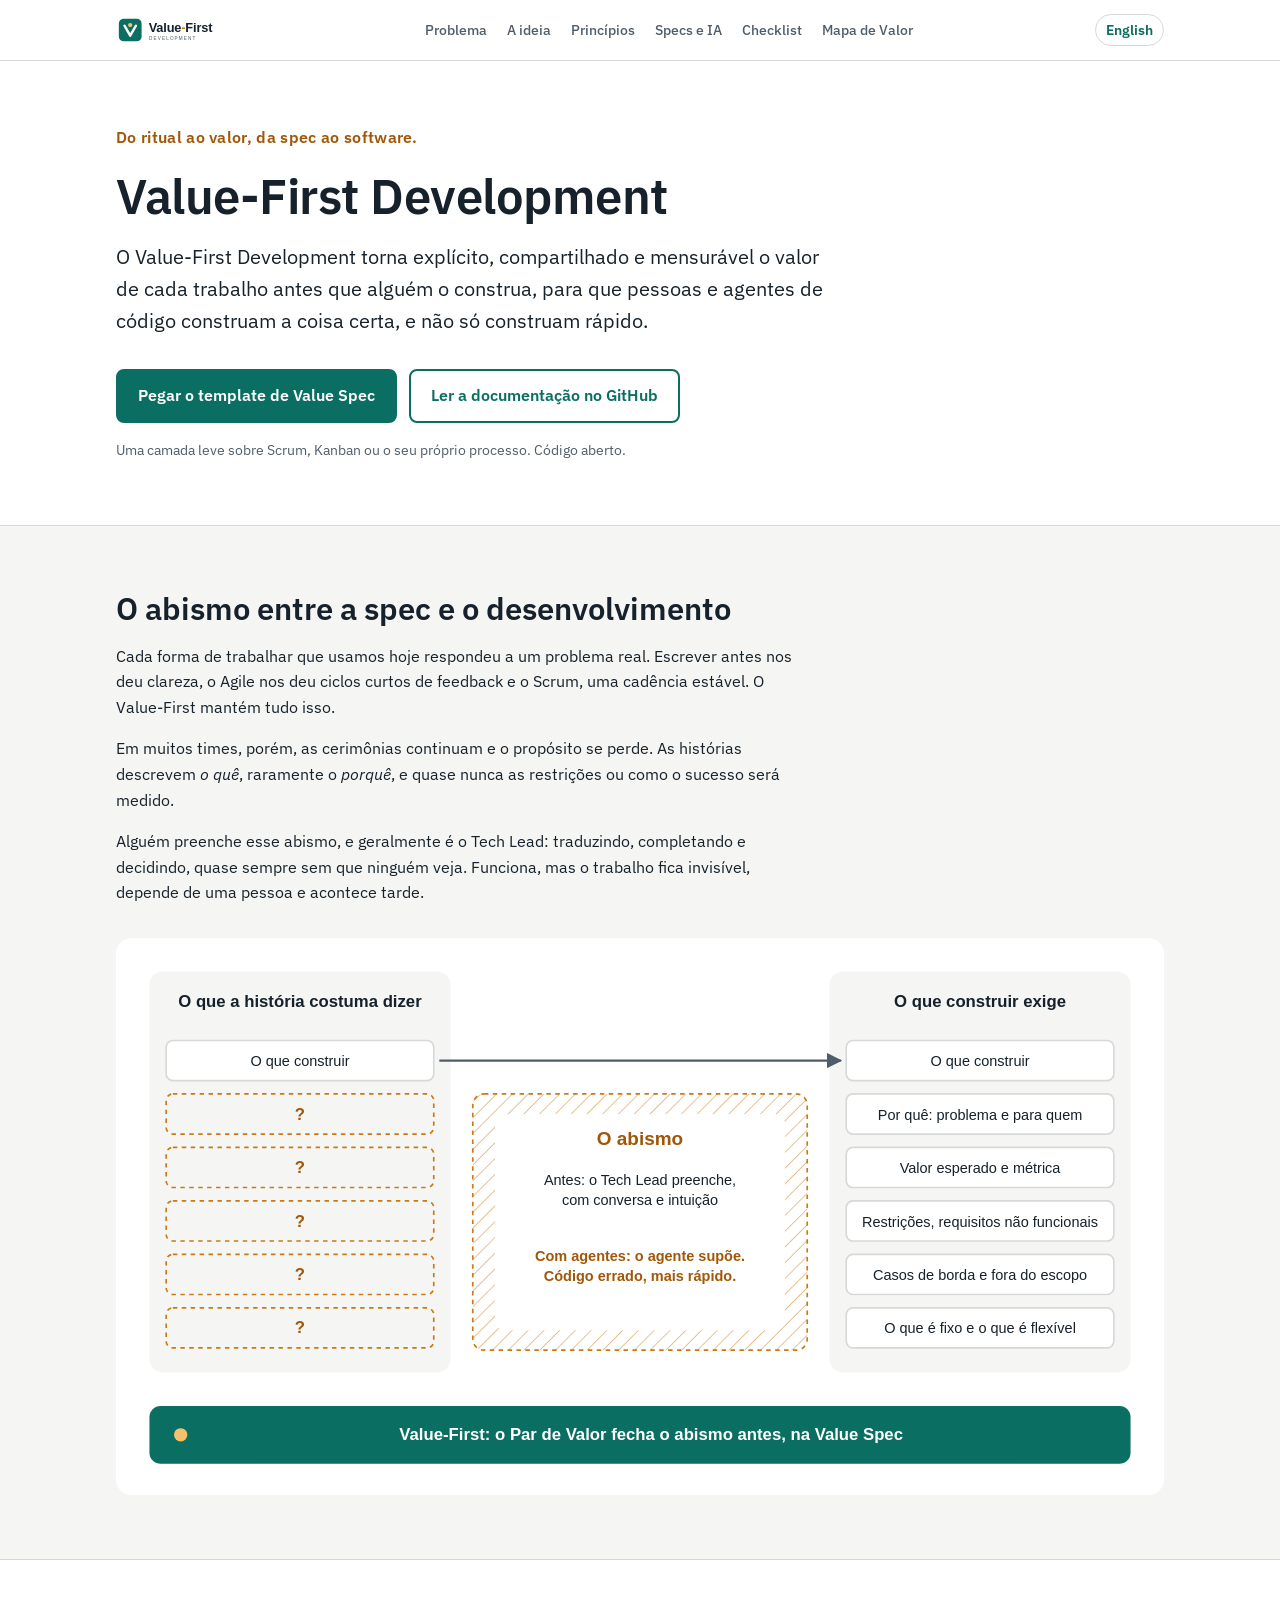
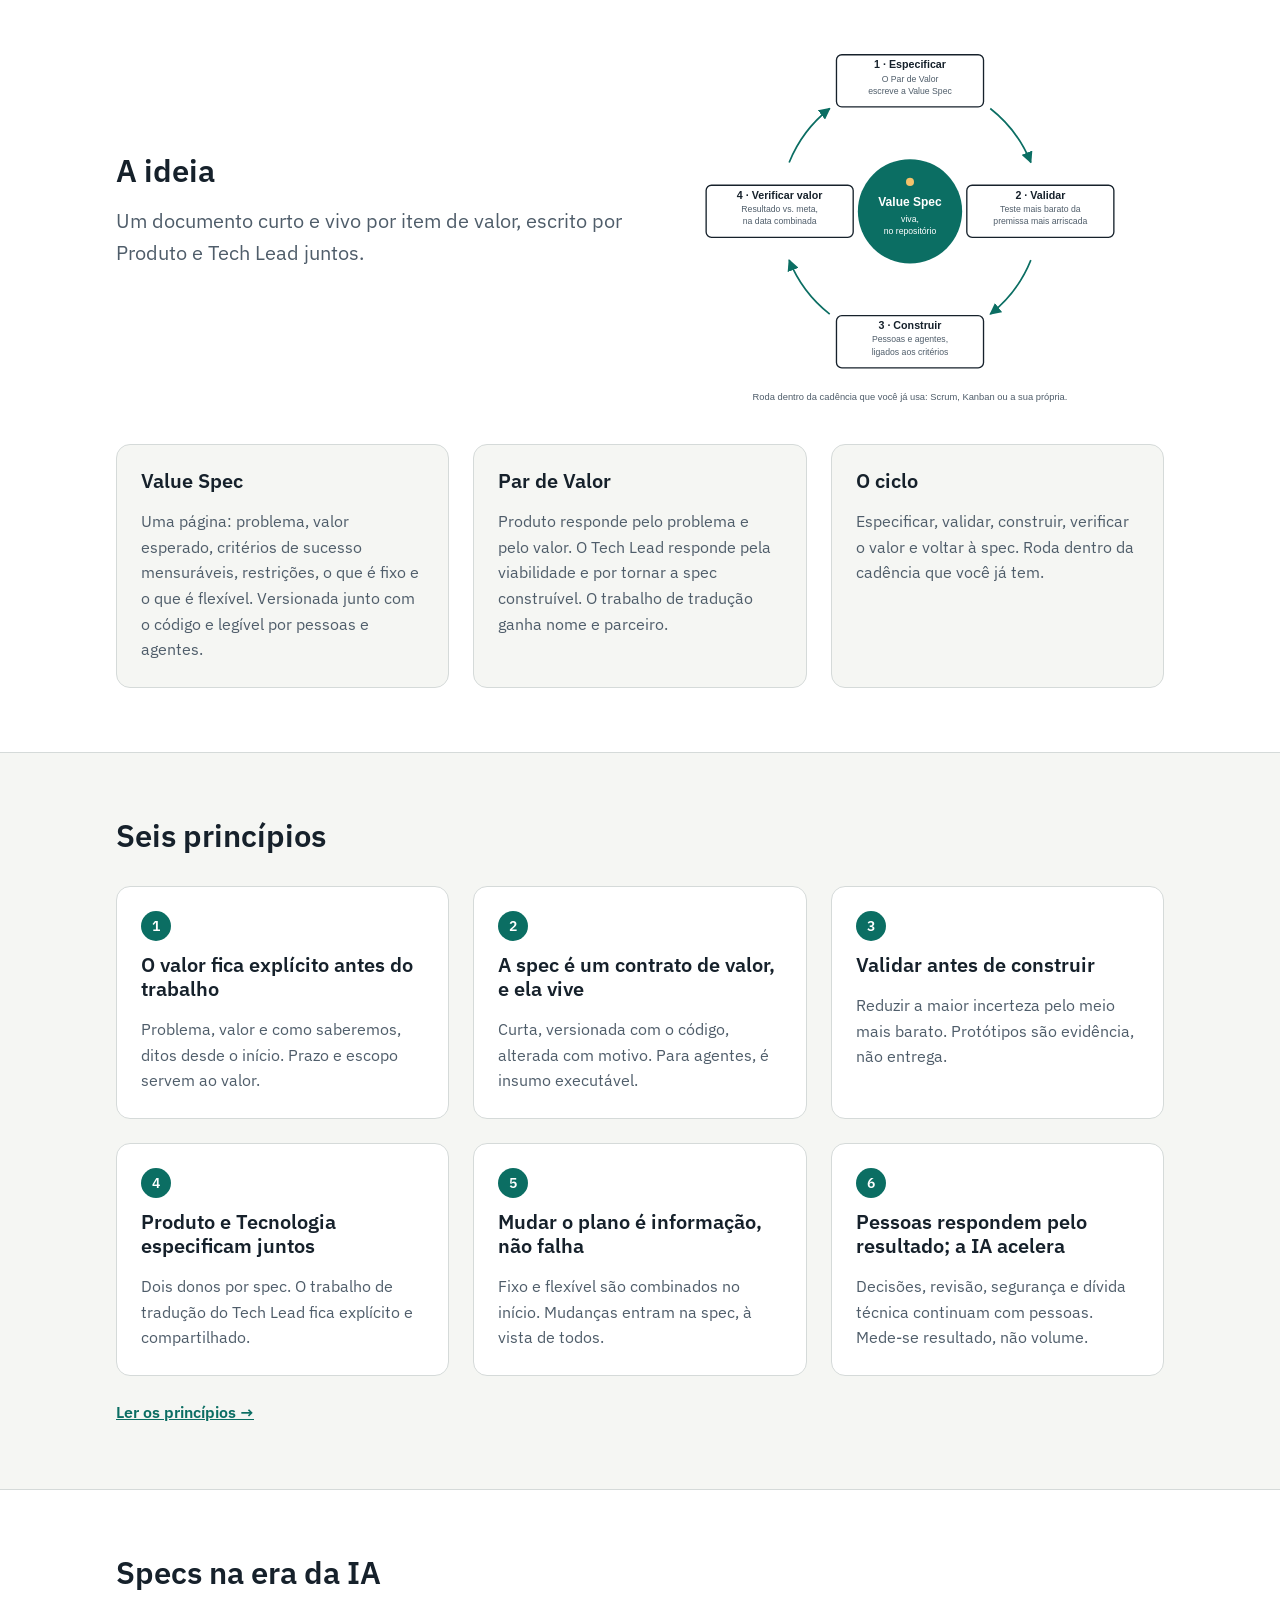
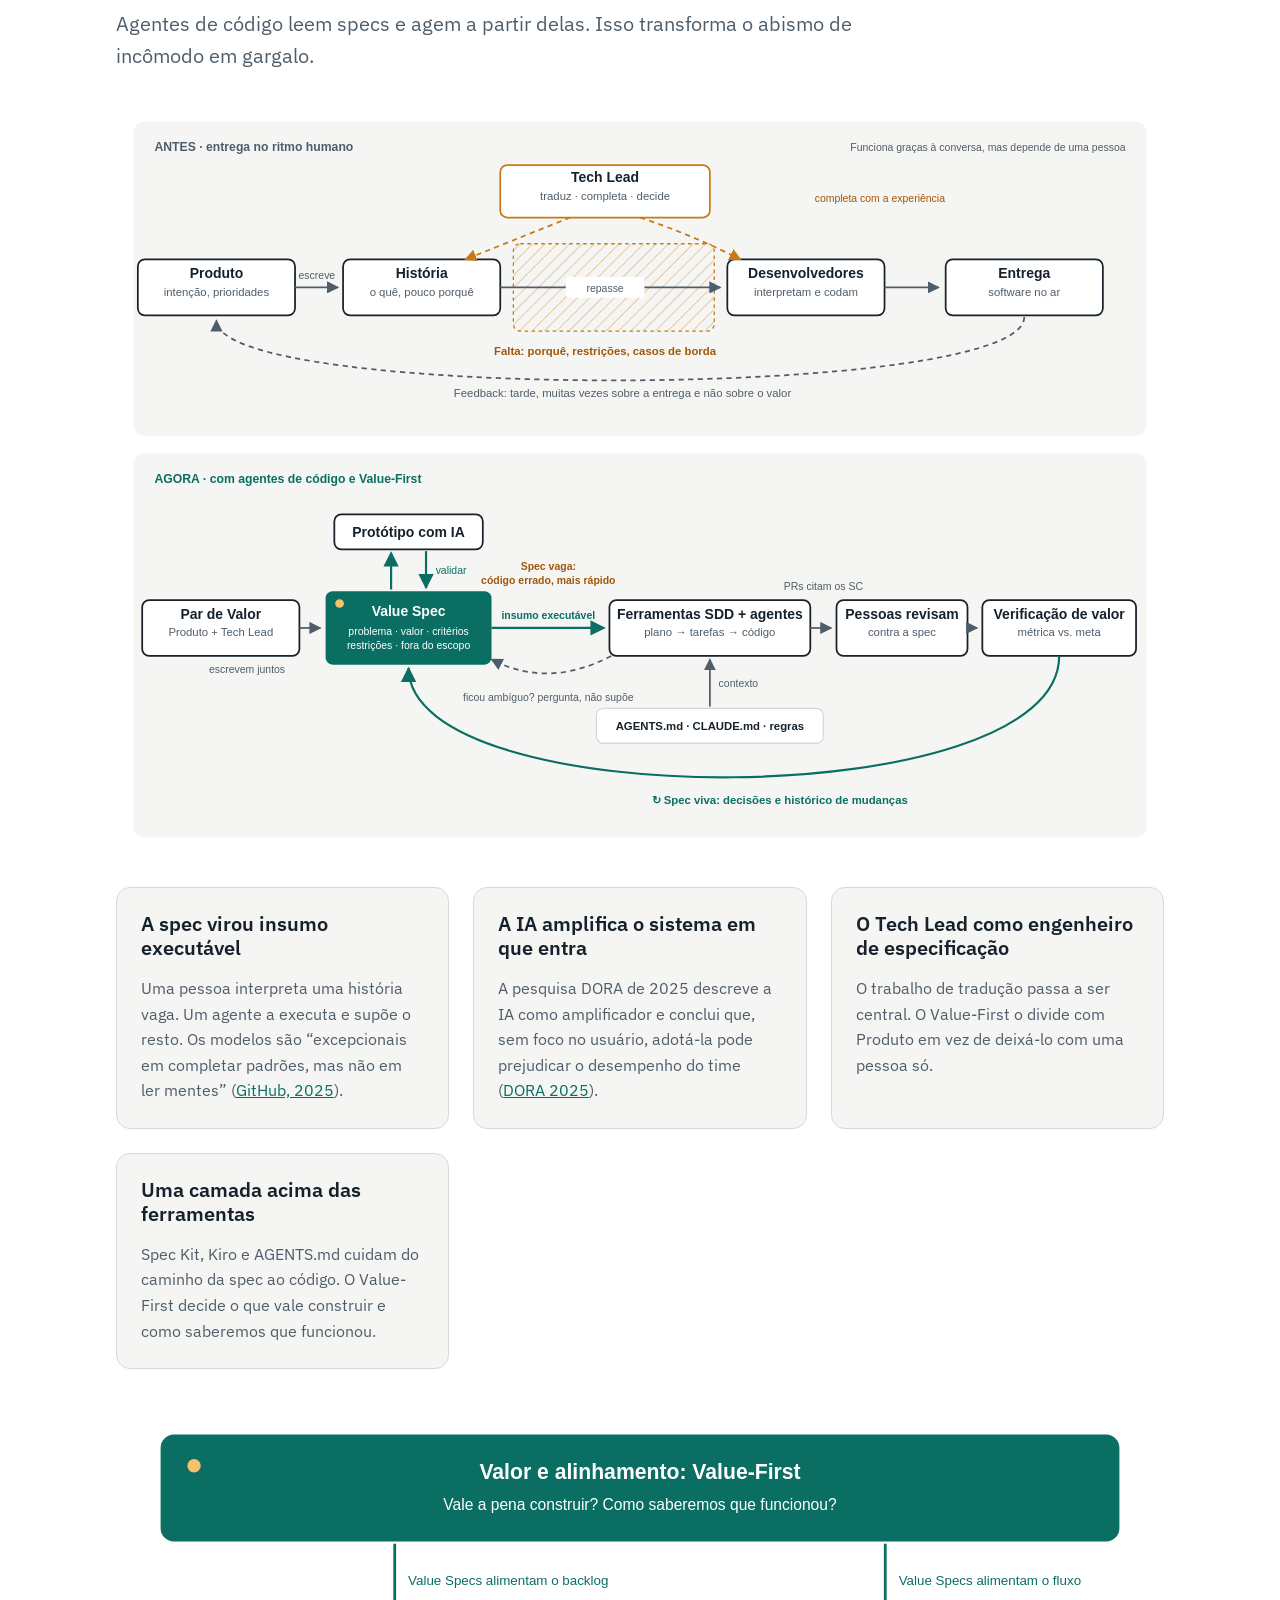
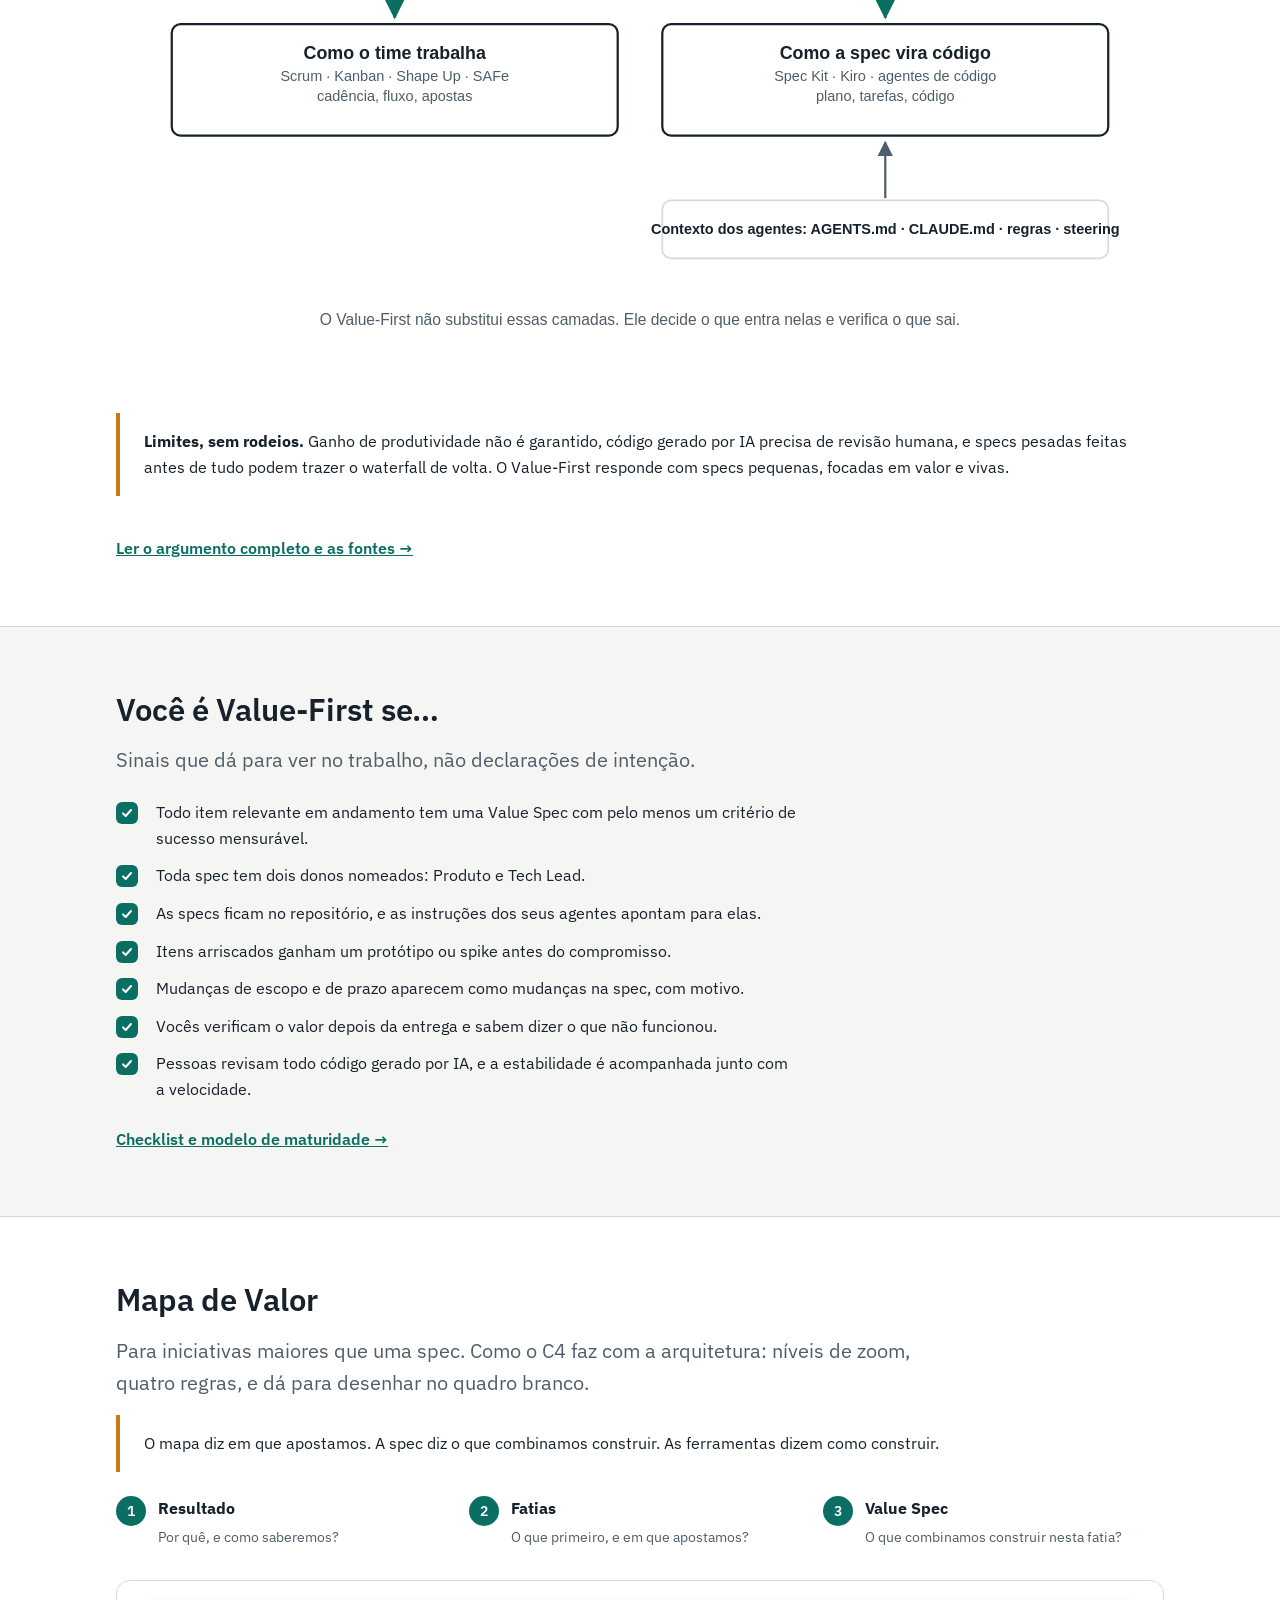
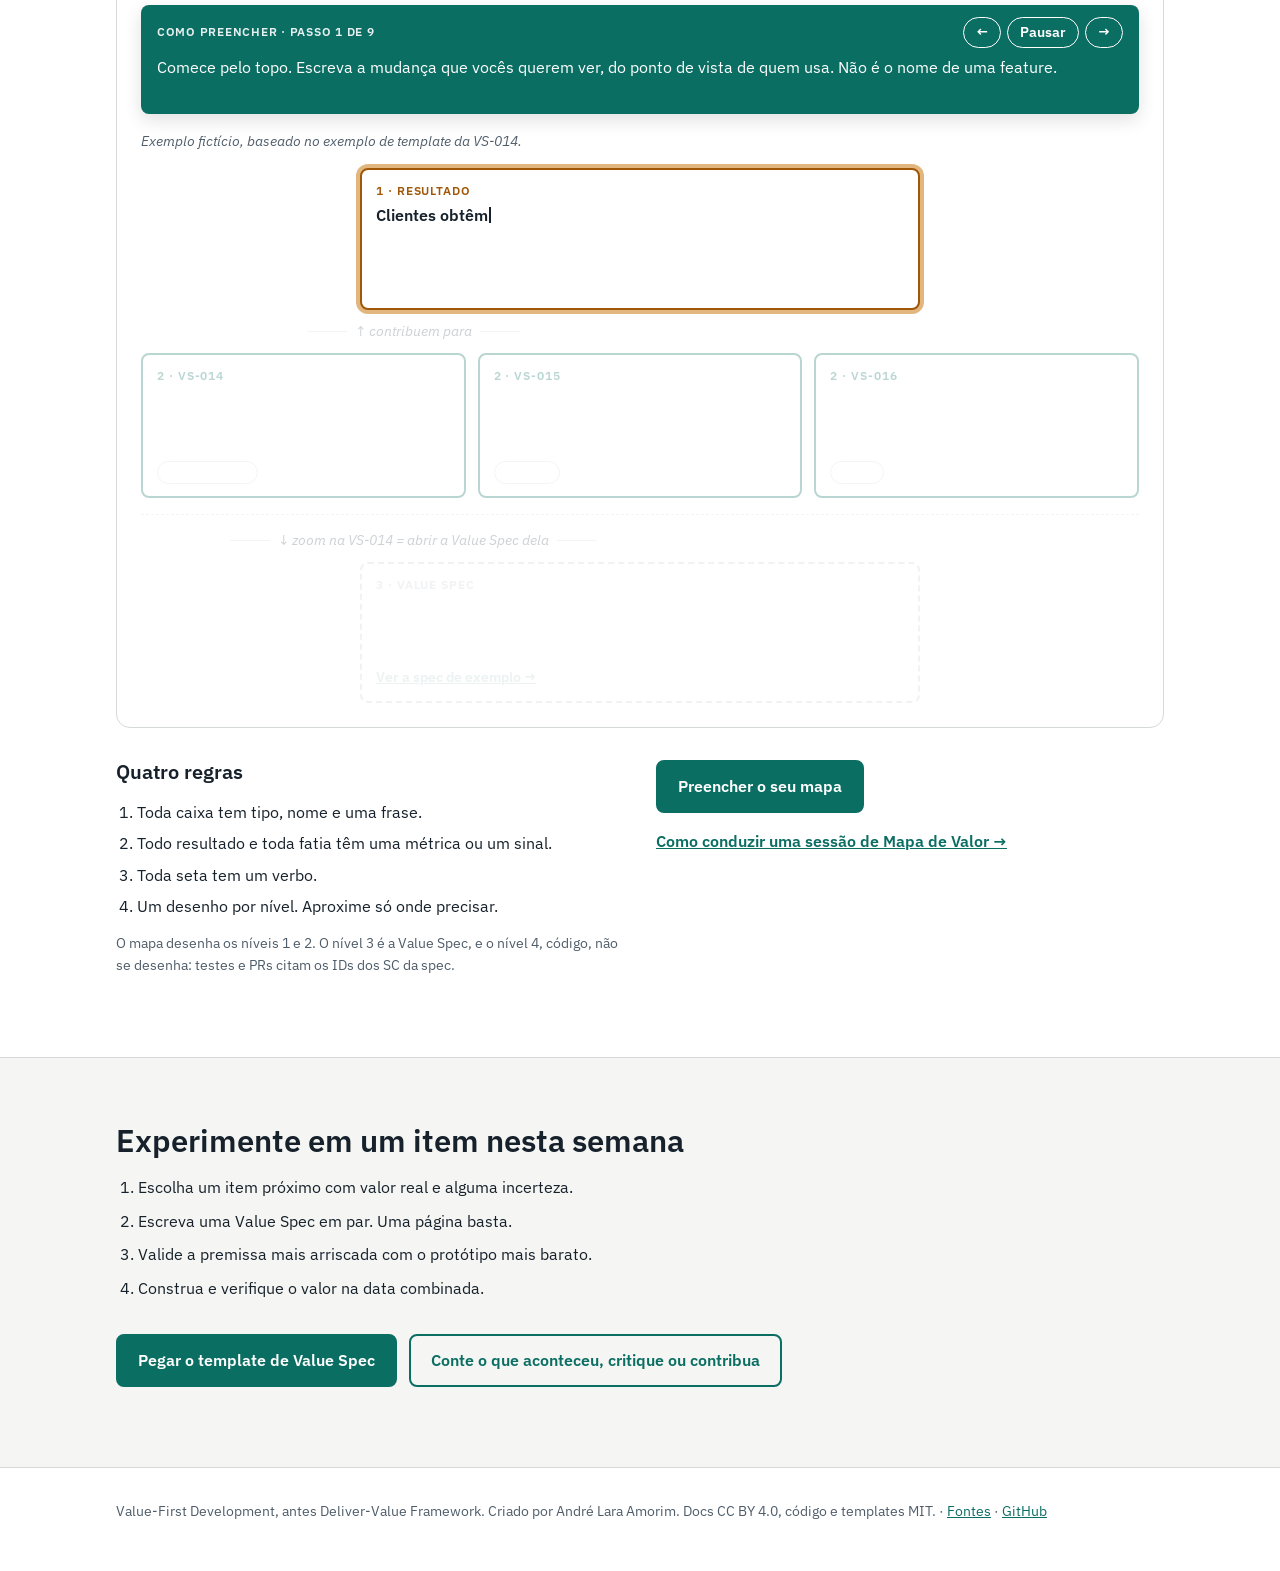
==== commit b3b64352: "docs: dual license, CC BY 4.0 for docs and MIT for code and templates (D9) Also records the owner's " ====
--- a/site/pt/index.html
+++ b/site/pt/index.html
@@ -131,7 +131,7 @@
 <h1>Value-First Development</h1>
 <p class="thesis">O Value-First Development torna explícito, compartilhado e mensurável o valor de cada trabalho antes que alguém o construa, para que pessoas e agentes de código construam a coisa certa, e não só construam rápido.</p>
 <div class="ctas"><a class="btn primary" href="https://github.com/andrelaf/value-first/blob/main/templates/pt/value-spec.md">Pegar o template de Value Spec</a><a class="btn ghost" href="https://github.com/andrelaf/value-first/blob/main/README.pt-BR.md">Ler a documentação no GitHub</a></div>
-<p class="note">Uma camada leve sobre Scrum, Kanban ou o seu próprio processo. Código aberto, MIT.</p>
+<p class="note">Uma camada leve sobre Scrum, Kanban ou o seu próprio processo. Código aberto.</p>
 </div></section>
 
 <section id="problem" aria-labelledby="problem-h"><div class="wrap">
@@ -204,7 +204,7 @@
 </div></section>
 </main>
 <footer><div class="wrap">
-<p>Value-First Development, antes Deliver-Value Framework. Criado por André Lara Amorim. Licença MIT. · <a href="https://github.com/andrelaf/value-first/blob/main/docs/pt/sources.md">Fontes</a> · <a href="https://github.com/andrelaf/value-first">GitHub</a></p>
+<p>Value-First Development, antes Deliver-Value Framework. Criado por André Lara Amorim. Docs CC BY 4.0, código e templates MIT. · <a href="https://github.com/andrelaf/value-first/blob/main/docs/pt/sources.md">Fontes</a> · <a href="https://github.com/andrelaf/value-first">GitHub</a></p>
 </div></footer>
 <script>
 (function(){
